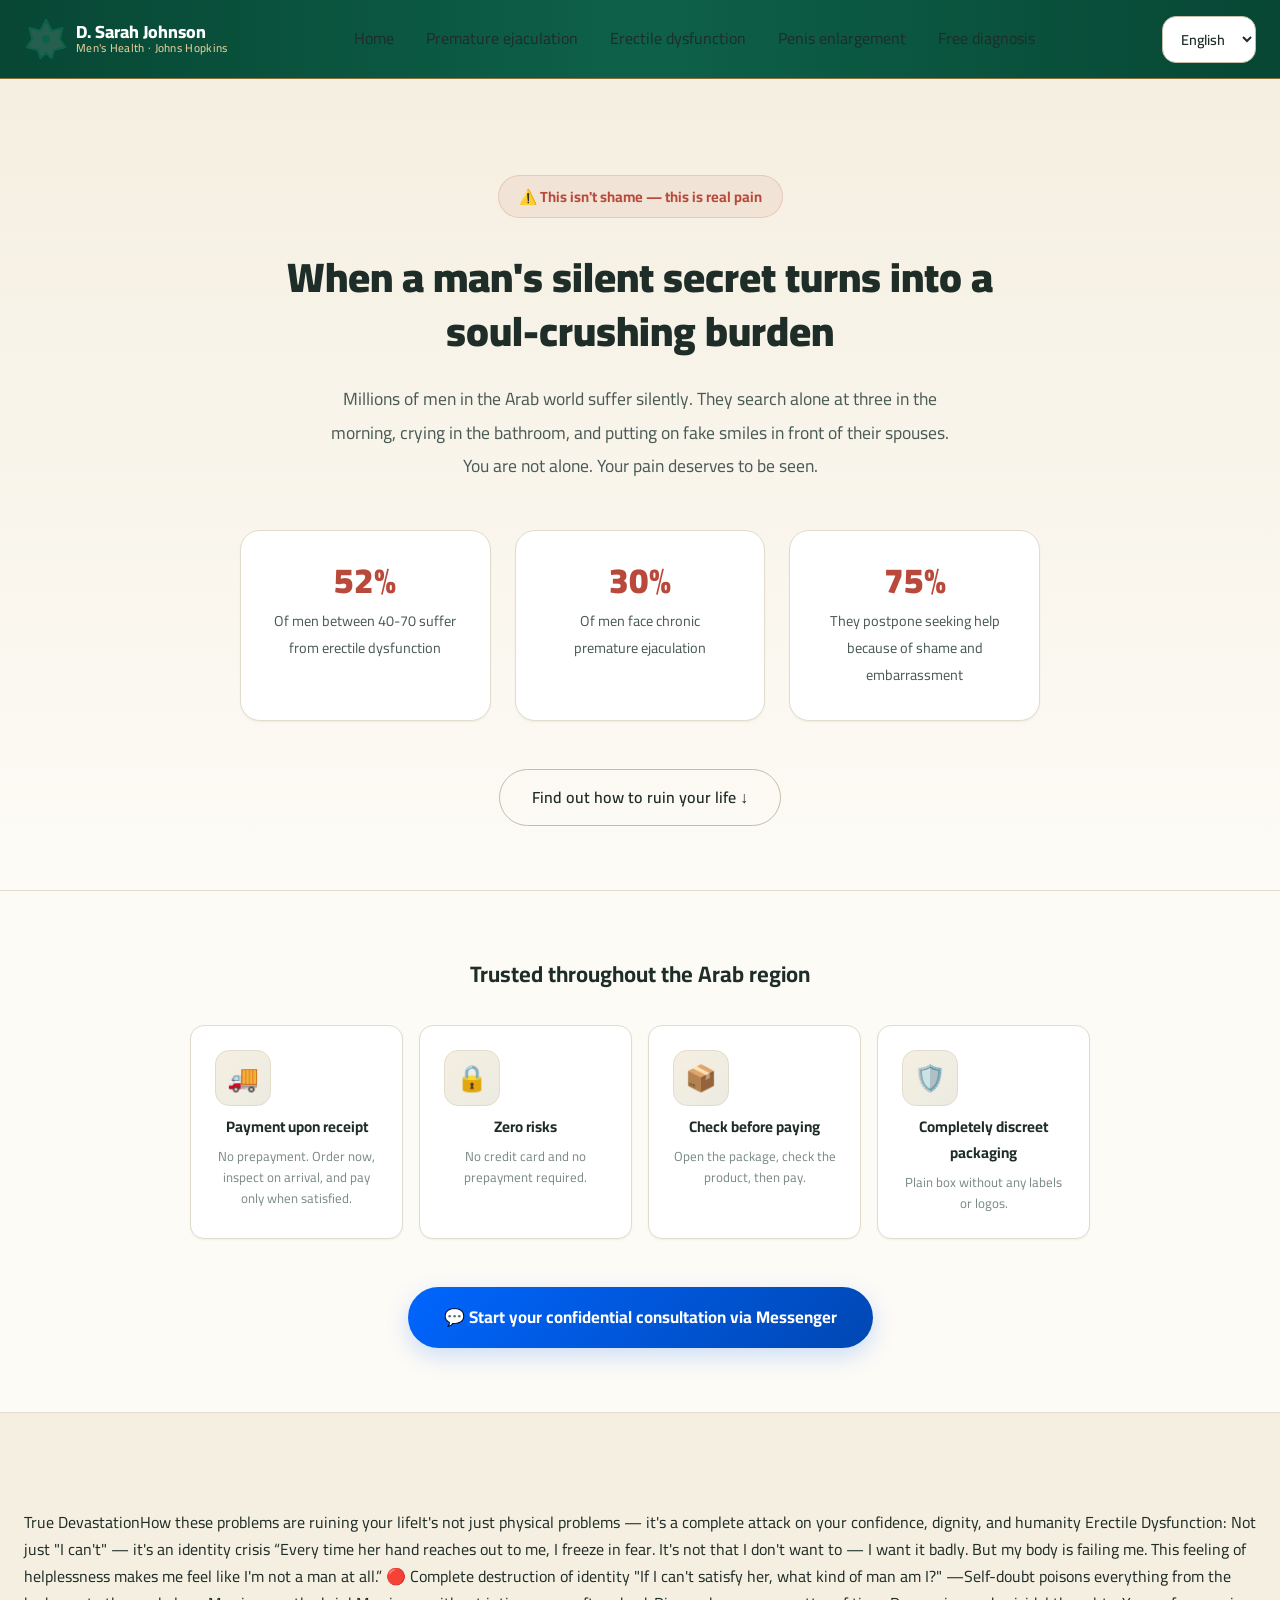
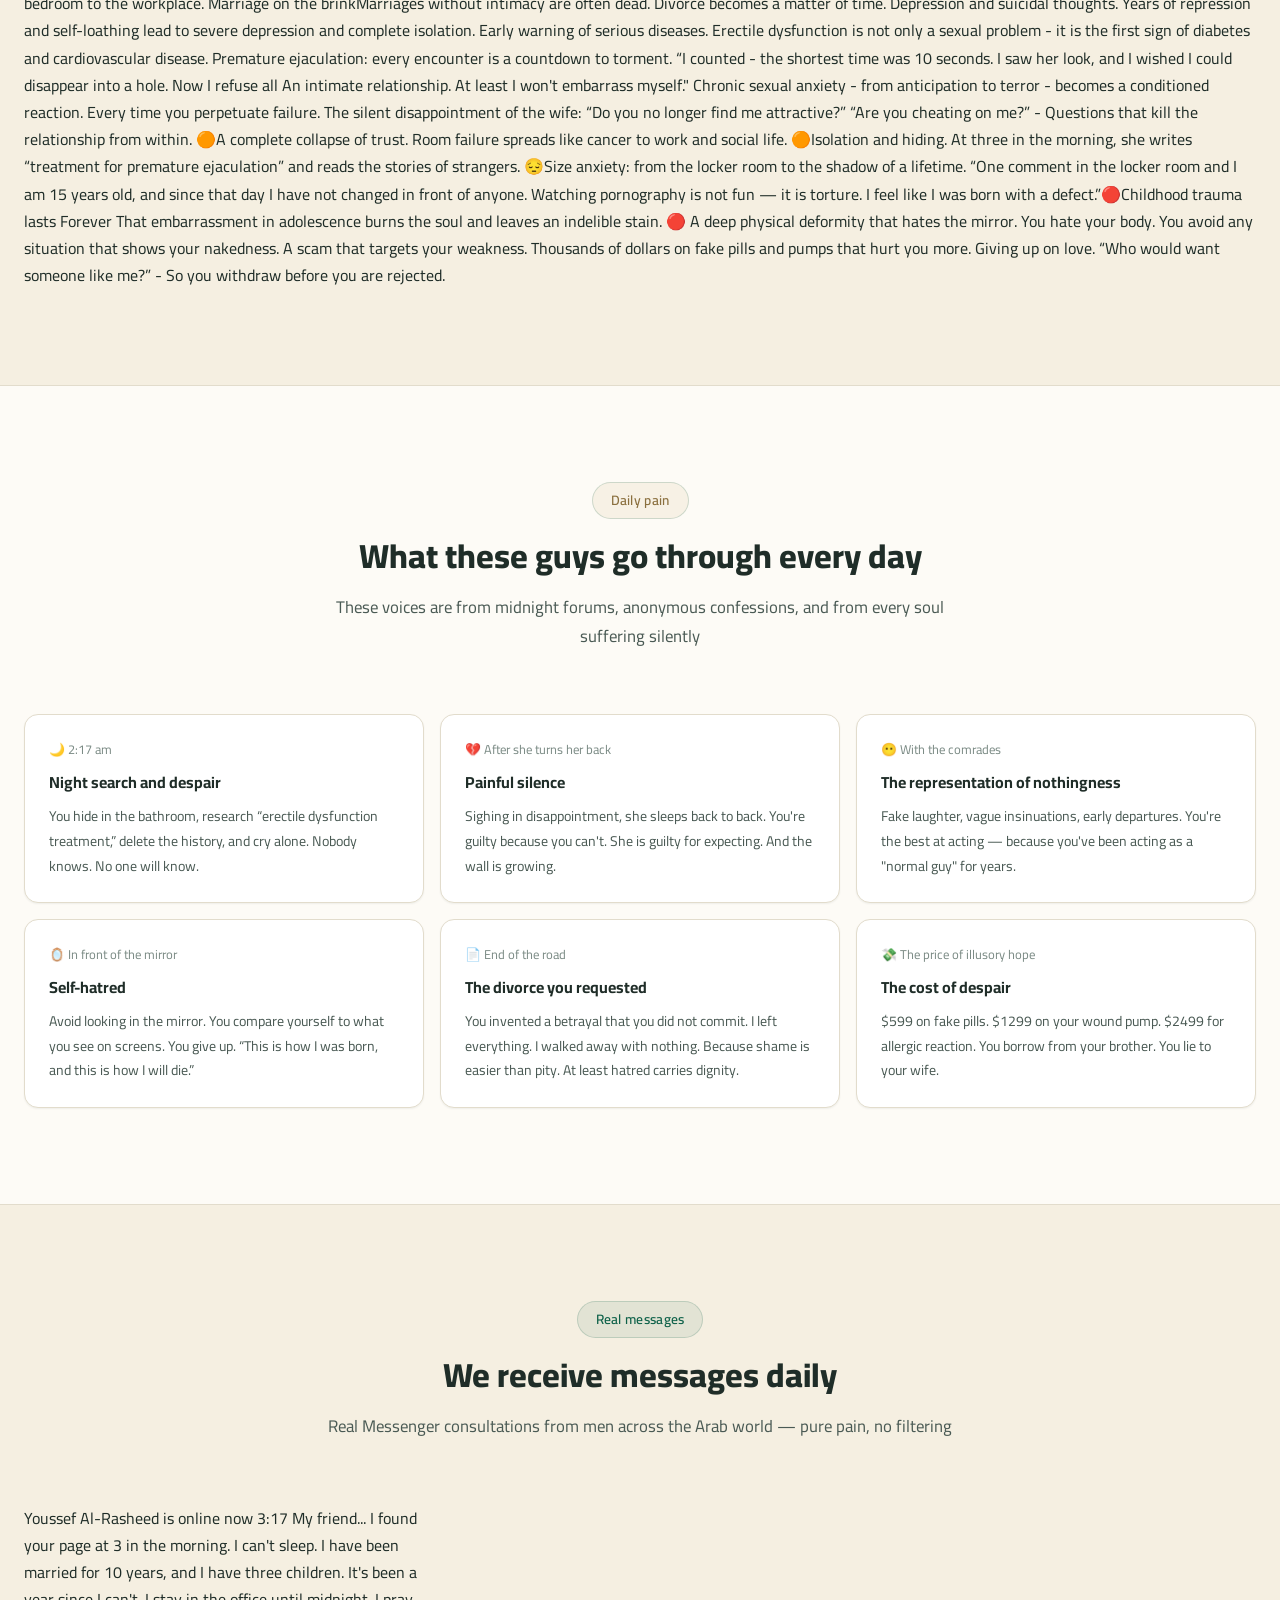
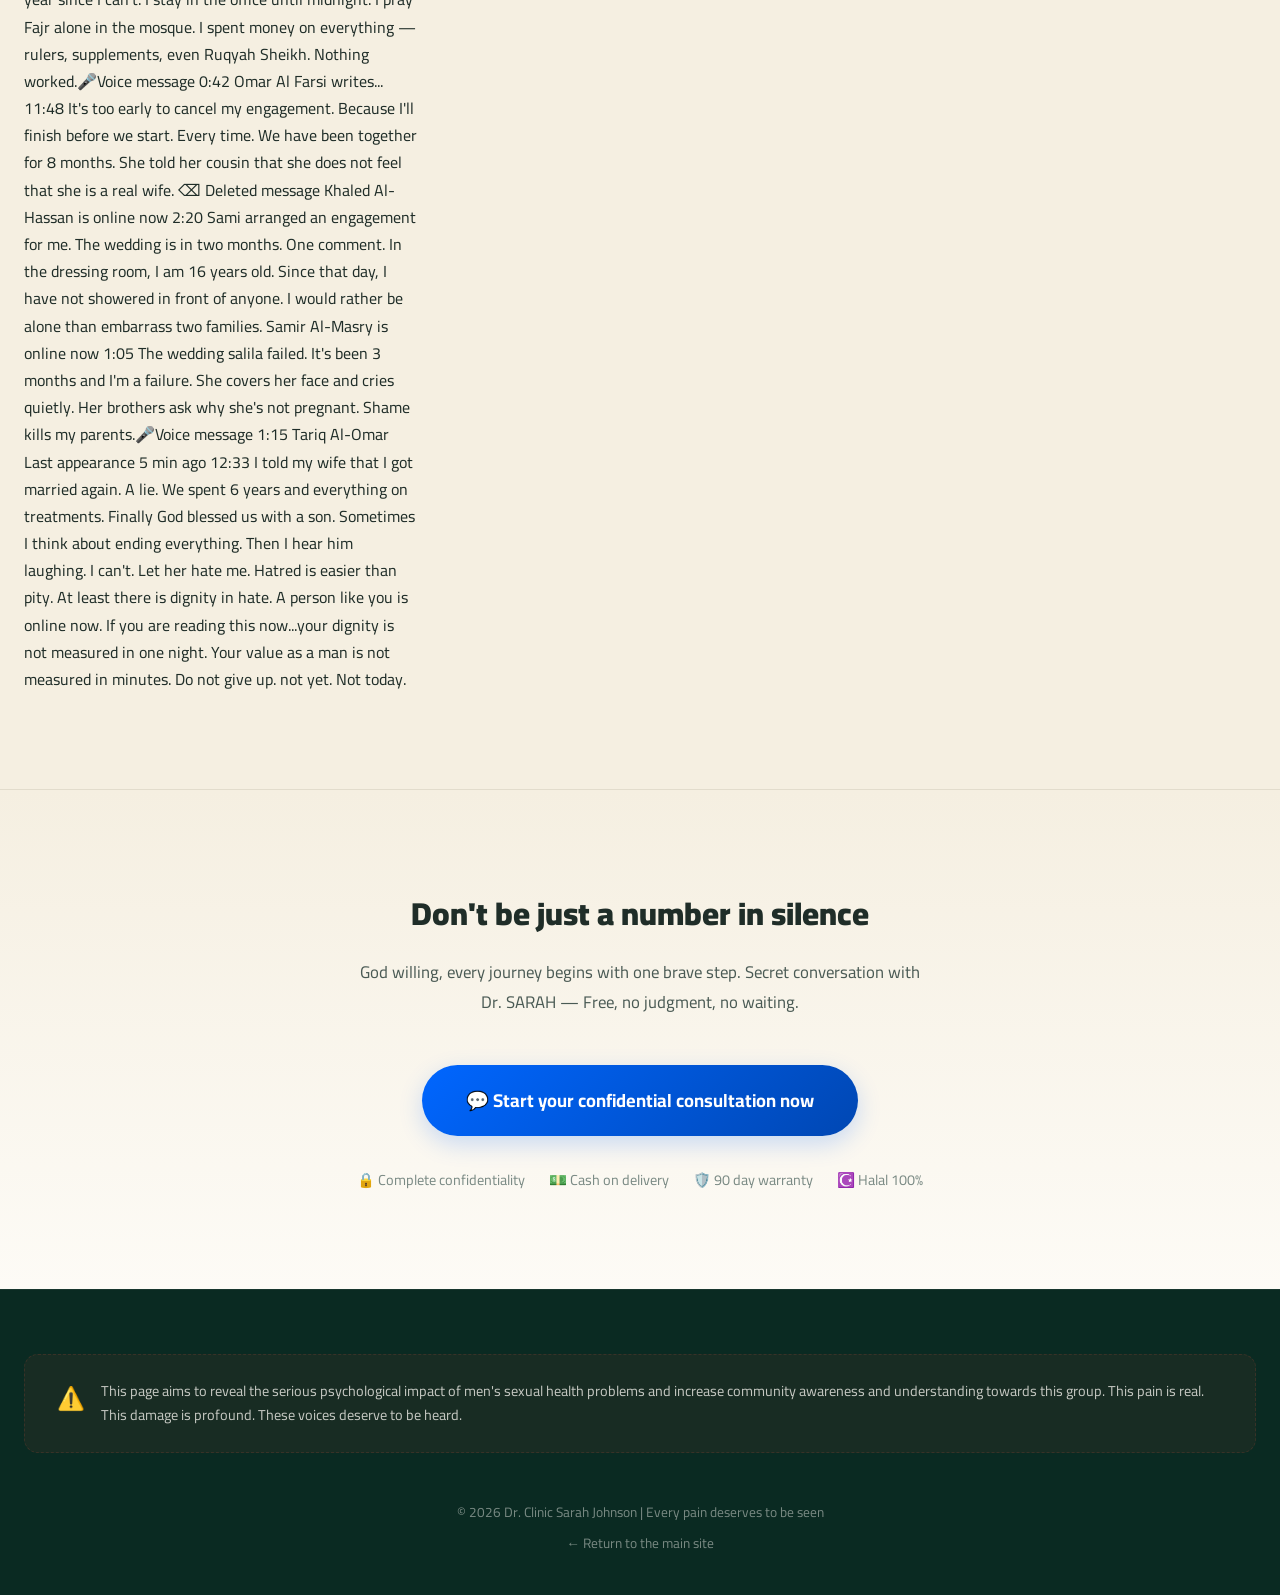
==== crisis/index.html @ 7080ceed "Complete sub-page translations and language sync - Inject data-i18n attributes into all 4 sub-page H" ====
<!DOCTYPE html>

<html dir="rtl" lang="ar">
<head>
<meta charset="utf-8"/>
<meta content="width=device-width, initial-scale=1.0" name="viewport"/>
<title>مخاطر صحة الرجل الجنسية — حقائق وأرقام تهمّك | د. سارة جونسون</title>
<script>
  (function() {
    try {
      const saved = localStorage.getItem('site-lang');
      if (saved) {
        document.documentElement.setAttribute('lang', saved);
        document.documentElement.setAttribute('dir', (saved === 'ar' || saved === 'ur') ? 'rtl' : 'ltr');
      }
    } catch(e) {}
  })();
</script>
<meta content="اكتشف المخاطر الحقيقية لتجاهل مشاكل صحة الرجل الجنسية. دراسات طبية، قصص حقيقية، ورسائل من رجال يعانون بصمت." name="description"/>
<link href="https://drsarah-clinic.com/crisis/" rel="canonical"/>
<link href="../styles.css" rel="stylesheet"/>
<link href="crisis.css" rel="stylesheet"/>
<link href="https://fonts.googleapis.com/css2?family=Amiri:wght@400;700&amp;family=Cairo:wght@300;400;500;600;700;800;900&amp;family=Noto+Sans+Arabic:wght@300;400;500;600;700;800;900&amp;display=swap" rel="stylesheet"/>
</head>
<body class="crisis-page">
<!-- Nav -->
<nav class="navbar crisis-nav">
<div class="container">
<div class="logo">
<span aria-hidden="true" class="logo-icon">
<svg fill="none" viewbox="0 0 64 64"><path d="M32 4 L40 20 L56 16 L52 32 L60 44 L44 48 L40 60 L32 52 L24 60 L20 48 L4 44 L12 32 L8 16 L24 20 Z" fill="rgba(255,255,255,0.12)" stroke="currentColor" stroke-linejoin="round" stroke-width="3"></path><circle cx="32" cy="32" fill="currentColor" r="6"></circle></svg>
</span>
<span class="logo-text"><span data-i18n="crisis_span_1">د. سارة جونسون</span><small data-i18n="crisis_small_2">صحة الرجل · جونز هوبكنز</small></span>
</div>
<ul class="nav-links">
<li data-i18n="crisis_li_txt_1"><a data-i18n="nav_home" href="../index.html">الرئيسية</a></li>
<li data-i18n="crisis_li_txt_2"><a data-i18n="nav_pe" href="../treatments/premature-ejaculation.html">سرعة القذف</a></li>
<li data-i18n="crisis_li_txt_3"><a data-i18n="nav_ed" href="../treatments/erectile-dysfunction.html">ضعف الانتصاب</a></li>
<li data-i18n="crisis_li_txt_4"><a data-i18n="nav_enlargement" href="../treatments/penis-enlargement.html">تكبير القضيب</a></li>
<li data-i18n="crisis_li_txt_5"><a data-i18n="nav_quiz" href="../quiz/">تشخيص مجاني</a></li>
</ul>
<div class="lang-switcher">
<select aria-label="Select Language" id="lang-select">
<option value="ar">العربية</option>
<option value="en">English</option>
<option value="tr">Türkçe</option>
<option value="ur">اردو</option>
</select>
</div>
<div aria-label="Toggle menu" class="hamburger" role="button" tabindex="0"><span></span><span></span><span></span></div>
</div>
</nav>
<!-- Hero -->
<section class="crisis-hero">
<div class="container">
<div class="crisis-warning" data-i18n="crisis_div_crisis_warning_3">⚠️ هذا ليس عاراً — هذا ألم حقيقي</div>
<h1 data-i18n="crisis_hero_title">عندما يتحول السرّ الصامت للرجل إلى <span class="crisis-highlight" data-i18n="crisis_span_crisis_highlight_4">عبءٍ يحطم الروح</span></h1>
<p class="crisis-subtitle" data-i18n="crisis_hero_subtitle">
      ملايين الرجال في العالم العربي يعانون بصمت. يبحثون وحدهم في الثالثة فجراً، يبكون في الحمامات، ويضعون ابتسامات زائفة أمام أزواجهم.
      <strong data-i18n="crisis_strong_5">أنت لست وحدك. ألمك يستحق أن يُرى.</strong>
</p>
<div class="crisis-stats">
<div class="crisis-stat">
<span class="crisis-stat-num" data-i18n="crisis_span_crisis-stat-num_1">52%</span>
<span class="crisis-stat-label" data-i18n="crisis_stat1_label">من الرجال بين 40–70 يعانون من ضعف الانتصاب</span>
</div>
<div class="crisis-stat">
<span class="crisis-stat-num" data-i18n="crisis_span_crisis-stat-num_2">30%</span>
<span class="crisis-stat-label" data-i18n="crisis_stat2_label">من الرجال يواجهون سرعة قذف مزمنة</span>
</div>
<div class="crisis-stat">
<span class="crisis-stat-num" data-i18n="crisis_span_crisis-stat-num_3">75%</span>
<span class="crisis-stat-label" data-i18n="crisis_stat3_label">يؤجلون طلب المساعدة بسبب العار والخجل</span>
</div>
</div>
<div class="crisis-hero-cta">
<a class="btn-crisis" data-i18n="crisis_a_btn-crisis_1" href="#damage">اكتشف كيف تُدمر حياتك ↓</a>
</div>
</div>
</section>
<!-- Trust / COD -->
<section class="crisis-trust">
<div class="container">
<h2 data-i18n="crisis_h2_6">موثوق في جميع أنحاء المنطقة العربية</h2>
<div class="cod-grid">
<div class="cod-item">
<div class="cod-icon">🚚</div>
<h4 data-i18n="crisis_h4_7">الدفع عند الاستلام</h4>
<p data-i18n="crisis_p_8">لا دفع مسبق. اطلب الآن، افحص عند الوصول، وادفع فقط عند الرضا.</p>
</div>
<div class="cod-item">
<div class="cod-icon">🔒</div>
<h4 data-i18n="crisis_h4_9">صفر مخاطر</h4>
<p data-i18n="crisis_p_10">لا بطاقة ائتمان ولا دفع مسبق مطلوب.</p>
</div>
<div class="cod-item">
<div class="cod-icon">📦</div>
<h4 data-i18n="crisis_h4_11">افحص قبل الدفع</h4>
<p data-i18n="crisis_p_12">افتح العبوة، تحقق من المنتج، ثم ادفع.</p>
</div>
<div class="cod-item">
<div class="cod-icon" data-i18n="crisis_div_cod-icon_1">🛡️</div>
<h4 data-i18n="crisis_h4_13">تغليف سري تماماً</h4>
<p data-i18n="crisis_p_14">صندوق عادي بدون أي ملصقات أو شعارات.</p>
</div>
</div>
<a class="btn-messenger" data-i18n="crisis_a_btn_messenger_15" href="https://m.me/DrSarahClinic?text=أريد%20استشارة%20سرية%20بخصوص%20مخاطر%20صحتي" rel="noopener" target="_blank">
      💬 ابدأ استشارتك السرية عبر ماسنجر
    </a>
</div>
</section>
<!-- The Damage -->
<section class="crisis-damage" id="damage">
<div class="container" data-i18n="crisis_div_container_1">
<div class="section-header">
<span class="section-tag" data-i18n="crisis_span_section_tag_16">الدمار الحقيقي</span>
<h2 data-i18n="crisis_h2_17">كيف تُدمر هذه المشاكل حياتك</h2>
<p class="section-subtitle" data-i18n="crisis_p_section_subtitle_18">ليست مجرد مشاكل جسدية — بل هجوم كامل على ثقتك وكرامتك وإنسانيتك</p>
</div>
<!-- ED -->
<div class="damage-block">
<div class="damage-header">
<span class="damage-icon">💔</span>
<h3 data-i18n="crisis_h3_19">ضعف الانتصاب: ليس مجرد "لا أستطيع" — بل أزمة هوية</h3>
</div>
<blockquote class="damage-quote" data-i18n="crisis_blockquote_damage_quote_20">
        "كل مرة تمتد يدها نحوي، أتجمد من الخوف. ليس أنني لا أريد — أريد بشدة. لكن جسدي يخذلني. هذا الشعور بالعجز يجعلني أشعر أنني لست رجلاً على الإطلاق."
      </blockquote>
<div class="damage-points">
<div class="severity critical">
<span class="sev-dot">🔴</span>
<div>
<strong data-i18n="crisis_strong_21">تدمير كامل للهوية</strong>
<p data-i18n="crisis_p_22">"إذا لم أستطع إشباعها، فما نوع الرجل الذي أنا عليه؟" — شكّك الذات يسمم كل شيء من غرفة النوم إلى مكان العمل.</p>
</div>
</div>
<div class="severity critical">
<span class="sev-dot">🔴</span>
<div>
<strong data-i18n="crisis_strong_23">زواج على حافة الهاوية</strong>
<p data-i18n="crisis_p_24">الزيجات بدون علاقة حميمة غالباً ما تكون زيجات ميتة. الطلاق يصبح مسألة وقت.</p>
</div>
</div>
<div class="severity serious">
<span class="sev-dot">🟠</span>
<div>
<strong data-i18n="crisis_strong_25">اكتئاب وأفكار انتحارية</strong>
<p data-i18n="crisis_p_26">سنوات من القمع والكراهية للذات تؤدي إلى اكتئاب شديد وعزلة تامة.</p>
</div>
</div>
<div class="severity serious">
<span class="sev-dot">🟠</span>
<div>
<strong data-i18n="crisis_strong_27">إنذار مبكر بأمراض خطيرة</strong>
<p data-i18n="crisis_p_28">ضعف الانتصاب ليس مشكلة جنسية فحسب — بل أول علامة على السكري وأمراض القلب والأوعية الدموية.</p>
</div>
</div>
</div>
</div>
<!-- PE -->
<div class="damage-block">
<div class="damage-header">
<span class="damage-icon">😰</span>
<h3 data-i18n="crisis_h3_29">سرعة القذف: كل لقاء هو عدّ تنازلي للعذاب</h3>
</div>
<blockquote class="damage-quote" data-i18n="crisis_blockquote_damage_quote_30">
        "عدّتُ — أقصر مرة كانت 10 ثوانٍ. رأيتُ نظرتها، ووددتُ لو اختفيتُ في ثقب. الآن أرفض كل علاقة حميمة. على الأقل لن أُحرج نفسي."
      </blockquote>
<div class="damage-points">
<div class="severity critical">
<span class="sev-dot">🔴</span>
<div>
<strong data-i18n="crisis_strong_31">قلق جنسي مزمن</strong>
<p data-i18n="crisis_p_32">من التوقع إلى الرعب — يصبح رد فعل مُConditioned. كل مرة تكرّس الفشل.</p>
</div>
</div>
<div class="severity critical">
<span class="sev-dot">🔴</span>
<div>
<strong data-i18n="crisis_strong_33">خيبة الزوجة الصامتة</strong>
<p data-i18n="crisis_p_34">"ألم تعُد تجدني جذابة؟" — "هل تخونني؟" — الأسئلة التي تقتل العلاقة من الداخل.</p>
</div>
</div>
<div class="severity serious">
<span class="sev-dot">🟠</span>
<div>
<strong data-i18n="crisis_strong_35">انهيار كامل للثقة</strong>
<p data-i18n="crisis_p_36">فشل الغرفة ينتشر مثل السرطان إلى العمل والحياة الاجتماعية.</p>
</div>
</div>
<div class="severity serious">
<span class="sev-dot">🟠</span>
<div>
<strong data-i18n="crisis_strong_37">عزلة واختباء</strong>
<p data-i18n="crisis_p_38">في الثالثة فجراً تكتب "علاج سرعة القذف" وتقرأ قصص الغرباء.</p>
</div>
</div>
</div>
</div>
<!-- Size -->
<div class="damage-block">
<div class="damage-header">
<span class="damage-icon">😔</span>
<h3 data-i18n="crisis_h3_39">قلق الحجم: من غرفة الملابس إلى ظلّ العمر كله</h3>
</div>
<blockquote class="damage-quote" data-i18n="crisis_blockquote_damage_quote_40">
        "تعليق واحد في غرفة الملابس وعمري 15 سنة، ومنذ ذلك اليوم لم أتغيّر أمام أحد. مشاهدة المواد الإباحية ليست متعة — بل عذاب. أشعر أنني مولود معيب."
      </blockquote>
<div class="damage-points">
<div class="severity critical">
<span class="sev-dot">🔴</span>
<div>
<strong data-i18n="crisis_strong_41">صدمة الطفولة تدوم للأبد</strong>
<p data-i18n="crisis_p_42">ذلك الإحراج في المراهقة يحرق الروح ويترك وصمة لا تمحى.</p>
</div>
</div>
<div class="severity critical">
<span class="sev-dot">🔴</span>
<div>
<strong data-i18n="crisis_strong_43"> تشوّه جسدي عميق</strong>
<p data-i18n="crisis_p_44">تكره المرآة. تكره جسدك. تتجنب أي موقف يُظهر عورتك.</p>
</div>
</div>
<div class="severity serious">
<span class="sev-dot">🟠</span>
<div>
<strong data-i18n="crisis_strong_45">نصب واحتيال يستهدف ضعفك</strong>
<p data-i18n="crisis_p_46">آلاف الدولارات على حبوب وهمية ومضخات تجرحك أكثر.</p>
</div>
</div>
<div class="severity serious">
<span class="sev-dot">🟠</span>
<div>
<strong data-i18n="crisis_strong_47">التخلي عن الحب</strong>
<p data-i18n="crisis_p_48">"من سيريد شخصاً مثلي؟" — فتنسحب قبل أن تُرفض.</p>
</div>
</div>
</div>
</div>
</div>
</section>
<!-- The Pain -->
<section class="crisis-pain" id="pain">
<div class="container">
<div class="section-header">
<span class="section-tag" data-i18n="crisis_span_section_tag_49">الألم اليومي</span>
<h2 data-i18n="crisis_h2_50">ما يمرّ به هؤلاء الرجال كل يوم</h2>
<p class="section-subtitle" data-i18n="crisis_p_section_subtitle_51">هذه الأصوات من منتديات منتصف الليل، واعترافات مجهولة، ومن كل روح تعاني بصمت</p>
</div>
<div class="vignettes-grid">
<div class="vignette">
<div class="vignette-meta" data-i18n="crisis_div_vignette_meta_52">🌙 2:17 صباحاً</div>
<h4 data-i18n="crisis_h4_53">البحث الليلي واليأس</h4>
<p data-i18n="crisis_p_54">تختبئ في الحمام، تبحث "علاج ضعف الانتصاب"، تمسح التاريخ، وتبكي وحدك. لا أحد يعرف. لا أحد سيعرف.</p>
</div>
<div class="vignette">
<div class="vignette-meta" data-i18n="crisis_div_vignette_meta_55">💔 بعدما تدير ظهرها</div>
<h4 data-i18n="crisis_h4_56">الصمت المؤلم</h4>
<p data-i18n="crisis_p_57">تتنهد بخيبة أمل، تنام ظهراً لظهر. أنت مذنب لأنك لا تستطيع. هي مذنبة لأنها تتوقع. والجدار ينمو.</p>
</div>
<div class="vignette">
<div class="vignette-meta" data-i18n="crisis_div_vignette_meta_58">😶 مع الرفاق</div>
<h4 data-i18n="crisis_h4_59">تمثيلية العدم</h4>
<p data-i18n="crisis_p_60">ضحك مزيف، تلميحات غامضة، مغادرة مبكرة. أنت الأفضل في التمثيل — لأنك تمثل "الرجل الطبيعي" منذ سنوات.</p>
</div>
<div class="vignette">
<div class="vignette-meta" data-i18n="crisis_div_vignette_meta_61">🪞 أمام المرآة</div>
<h4 data-i18n="crisis_h4_62">كراهية الذات</h4>
<p data-i18n="crisis_p_63">تتجنب النظر للمرآة. تقارن نفسك بما تراه على الشاشات. تستسلم. "هكذا ولدت، وهكذا سأموت."</p>
</div>
<div class="vignette">
<div class="vignette-meta" data-i18n="crisis_div_vignette_meta_64">📄 نهاية الطريق</div>
<h4 data-i18n="crisis_h4_65">الطلاق الذي طلبته أنت</h4>
<p data-i18n="crisis_p_66">اخترعت خيانة لم ترتكبها. تركت كل شيء. مشيت بلا شيء. لأن العار أهون من الشفقة. على الأقل الكراهية تحمل كرامة.</p>
</div>
<div class="vignette">
<div class="vignette-meta" data-i18n="crisis_div_vignette_meta_67">💸 ثمن الأمل الوهمي</div>
<h4 data-i18n="crisis_h4_68">تكلفة اليأس</h4>
<p data-i18n="crisis_p_69">599$ على حبوب وهمية. 1299$ على مضخة جرحتك. 2499$ على رد فعل تحسسي. تستلف من أخيك. تكذب على زوجتك.</p>
</div>
</div>
</div>
</section>
<!-- Messages -->
<section class="crisis-messages" id="messages">
<div class="container">
<div class="section-header">
<span class="section-tag" data-i18n="crisis_span_section_tag_70">رسائل حقيقية</span>
<h2 data-i18n="crisis_h2_71">رسائل نستقبلها يومياً</h2>
<p class="section-subtitle" data-i18n="crisis_p_section_subtitle_72">استشارات ماسنجر حقيقية من رجال عبر العالم العربي — ألم خالص، بدون ترشيح</p>
</div>
<div class="chats-grid" data-i18n="crisis_div_chats-grid_1">
<!-- Chat 1 -->
<div class="chat-mockup">
<div class="chat-header">
<img alt="" src="https://randomuser.me/api/portraits/men/31.jpg"/>
<div>
<strong data-i18n="crisis_strong_73">يوسف الرشيد</strong>
<span class="chat-status" data-i18n="crisis_span_chat_status_74">متصل الآن</span>
</div>
</div>
<div class="chat-body">
<div class="chat-bubble">
<small data-i18n="crisis_small_75">3:17 ص</small>
<p data-i18n="crisis_p_76">أخي... وجدت صفحتكم الساعة 3 الفجر. ما أقدر أنام.</p>
</div>
<div class="chat-bubble">
<p data-i18n="crisis_p_txt_1">متزوج من 10 سنوات، عندي ثلاثة أطفال. من سنة ما أقدر. أقعد في المكتب لحد منتصف الليل. أصلي الفجر وحدي في المسجد.</p>
</div>
<div class="chat-bubble">
<p data-i18n="crisis_p_txt_2">صرفت فلوس على كل شي — حكام، مكملات، حتى رقية شيخ. لا شيء نفع.</p>
</div>
<div class="chat-bubble voice" data-i18n="crisis_div_chat-bubble_voice_1">
<span>🎤</span> رسالة صوتية 0:42
          </div>
</div>
</div>
<!-- Chat 2 -->
<div class="chat-mockup">
<div class="chat-header">
<img alt="" src="https://randomuser.me/api/portraits/men/32.jpg"/>
<div>
<strong data-i18n="crisis_strong_78">عمر الفارسي</strong>
<span class="chat-status" data-i18n="crisis_span_chat_status_79">يكتب...</span>
</div>
</div>
<div class="chat-body">
<div class="chat-bubble">
<small data-i18n="crisis_small_80">11:48 م</small>
<p data-i18n="crisis_p_81">بكره ألغي خطوبتي.</p>
</div>
<div class="chat-bubble">
<p data-i18n="crisis_p_txt_3">لأني أنتهي قبل ما نبدأ. كل مرة. صار لنا 8 شهور.</p>
</div>
<div class="chat-bubble">
<p data-i18n="crisis_p_txt_4">قالت لبنت خالتها إنها ما تحسّ إنها زوجة حقيقية.</p>
</div>
<div class="chat-bubble deleted">
<p data-i18n="crisis_p_txt_5">⌫ رسالة محذوفة</p>
</div>
</div>
</div>
<!-- Chat 3 -->
<div class="chat-mockup">
<div class="chat-header">
<img alt="" src="https://randomuser.me/api/portraits/men/33.jpg"/>
<div>
<strong data-i18n="crisis_strong_82">خالد الحسن</strong>
<span class="chat-status" data-i18n="crisis_span_chat_status_83">متصل الآن</span>
</div>
</div>
<div class="chat-body">
<div class="chat-bubble">
<small data-i18n="crisis_small_84">2:20 ص</small>
<p data-i18n="crisis_p_85">أمي رتبت لي خطوبة. الزفاف بعد شهرين.</p>
</div>
<div class="chat-bubble">
<p data-i18n="crisis_p_txt_6">تعليق واحد في غرفة تبديل الملابس وعمري 16. من ذلك اليوم ما استحميت قدام أحد.</p>
</div>
<div class="chat-bubble">
<p data-i18n="crisis_p_txt_7">أفضل البقاء وحيداً على إحراج عائلتين.</p>
</div>
</div>
</div>
<!-- Chat 4 -->
<div class="chat-mockup">
<div class="chat-header">
<img alt="" src="https://randomuser.me/api/portraits/men/34.jpg"/>
<div>
<strong data-i18n="crisis_strong_86">سمير المصري</strong>
<span class="chat-status" data-i18n="crisis_span_chat_status_87">متصل الآن</span>
</div>
</div>
<div class="chat-body">
<div class="chat-bubble">
<small data-i18n="crisis_small_88">1:05 ص</small>
<p data-i18n="crisis_p_89">ليلة الدخلة فشلت. صار لنا 3 شهور وأنا فاشل.</p>
</div>
<div class="chat-bubble">
<p data-i18n="crisis_p_txt_8">تغطي وجهها وتبكي بصوت خافي.</p>
</div>
<div class="chat-bubble">
<p data-i18n="crisis_p_txt_9">إخوانها يسألون ليش ما حامل. العار بيقتل أبوي.</p>
</div>
<div class="chat-bubble voice" data-i18n="crisis_div_chat-bubble_voice_2">
<span>🎤</span> رسالة صوتية 1:15
          </div>
</div>
</div>
<!-- Chat 5 -->
<div class="chat-mockup">
<div class="chat-header">
<img alt="" src="https://randomuser.me/api/portraits/men/35.jpg"/>
<div>
<strong data-i18n="crisis_strong_91">طارق العمر</strong>
<span class="chat-status" data-i18n="crisis_span_chat_status_92">آخر ظهور قبل 5 د</span>
</div>
</div>
<div class="chat-body">
<div class="chat-bubble">
<small data-i18n="crisis_small_93">12:33 ص</small>
<p data-i18n="crisis_p_94">قلت لزوجتي إني تزوجت ثانية. كذبة.</p>
</div>
<div class="chat-bubble">
<p data-i18n="crisis_p_txt_10">صرفنا 6 سنوات وكل شيء على علاجات. أخيراً رزقنا الله بابن.</p>
</div>
<div class="chat-bubble">
<p data-i18n="crisis_p_txt_11">أحياناً أفكر بإنهاء كل شيء. وبعدين أسمعه يضحك. ما أقدر.</p>
</div>
<div class="chat-bubble">
<p data-i18n="crisis_p_txt_12">خليها تكرهني. الكراهية أهون من الشفقة. على الأقل الكراهية فيها كرامة.</p>
</div>
</div>
</div>
<!-- Chat 6 -->
<div class="chat-mockup">
<div class="chat-header">
<div class="chat-avatar-placeholder" data-i18n="crisis_div_chat_avatar_placehol_95">أنت</div>
<div>
<strong data-i18n="crisis_strong_96">شخص مثلك</strong>
<span class="chat-status" data-i18n="crisis_span_chat_status_97">متصل الآن</span>
</div>
</div>
<div class="chat-body">
<div class="chat-bubble highlight">
<p data-i18n="crisis_p_txt_13">إذا كنت تقرأ هذا الآن...</p>
</div>
<div class="chat-bubble highlight">
<p data-i18n="crisis_p_txt_14">كرامتك لا تُقاس بليلة واحدة. قيمتك كرجل لا تُحسب بالدقائق.</p>
</div>
<div class="chat-bubble highlight">
<p data-i18n="crisis_p_txt_15">لا تستسلم. ليس بعد. ليس اليوم.</p>
</div>
</div>
</div>
</div>
</div>
</section>
<!-- CTA -->
<section class="crisis-final-cta">
<div class="container">
<h2 data-i18n="crisis_h2_98">لا تكن مجرد رقمٍ في الصمت</h2>
<p data-i18n="crisis_p_99">بإذن الله، كل رحلة تبدأ بخطوة واحدة شجاعة. محادثة سرية مع د. سارة — مجاناً، بدون أحكام، بدون انتظار.</p>
<a class="btn-messenger btn-messenger-lg" data-i18n="crisis_a_btn_messenger_btn_me_100" href="https://m.me/DrSarahClinic?text=السلام%20عليكم%20أريد%20استشارة%20سرية" rel="noopener" target="_blank">
      💬 ابدأ استشارتك السرية الآن
    </a>
<div class="crisis-trust-pills">
<span data-i18n="crisis_span_101">🔒 سرية تامة</span>
<span data-i18n="crisis_span_102">💵 الدفع عند الاستلام</span>
<span data-i18n="crisis_span_103">🛡️ ضمان 90 يوم</span>
<span data-i18n="crisis_span_104">☪️ حلال 100%</span>
</div>
</div>
</section>
<!-- Footer -->
<footer class="crisis-footer">
<div class="container">
<div class="crisis-disclaimer">
<span data-i18n="crisis_span_txt_1">⚠️</span>
<p data-i18n="crisis_p_105">تهدف هذه الصفحة إلى كشف الأثر النفسي الخطير لمشاكل صحة الرجل الجنسية وزيادة الوعي المجتمعي والتفاهم تجاه هذه الفئة. هذا الألم حقيقي. هذا الضرر عميق. هذه الأصوات تستحق أن تُسمع.</p>
</div>
<div class="crisis-copyright">
<p data-i18n="crisis_p_106">© 2026 عيادة د. سارة جونسون | كل ألم يستحق أن يُرى</p>
<p data-i18n="crisis_p_txt_16"><a data-i18n="crisis_a_txt_1" href="../index.html">← العودة للموقع الرئيسي</a></p>
</div>
</div>
</footer>
<script src="../script.js"></script>
<script src="../js/lang.js"></script>
</body>
</html>
---- styles.css ----
/* ==========================================================
   عيادة د. سارة جونسون · صحة الرجل · جونز هوبكنز
   Theme: Islamic Green & Warm Gold · Full RTL · Cream Ivory
   ========================================================== */

:root {
  /* === Islamic Palette === */
  --primary:        #0e6149;   /* Madina Green */
  --primary-light:  #1a8a6a;
  --primary-dark:   #074734;
  --secondary:      #c9a96e;   /* Quran Gold */
  --secondary-light:#e6cd9a;
  --secondary-dark: #8a6f3e;

  --bg-primary:   #fdfbf6;     /* Ivory cream */
  --bg-secondary: #f5efe1;     /* Warm sand */
  --bg-tertiary:  #ecebe1;
  --bg-dark:      #0a2a22;     /* Deep emerald night */

  --text-primary:   #1f2d28;
  --text-secondary: #4a5a54;
  --text-muted:     #7a8a84;
  --text-light:     #b0bdb6;

  --border-light:  #e2dccc;
  --border-medium: #c5bda7;

  --accent-success: #1a8a6a;
  --accent-warning: #c9a96e;
  --accent-error:   #b94a3b;

  --shadow-sm: 0 1px 2px 0 rgba(10, 42, 34, 0.06);
  --shadow-md: 0 4px 10px -2px rgba(10, 42, 34, 0.10), 0 2px 4px -1px rgba(10, 42, 34, 0.05);
  --shadow-lg: 0 14px 30px -6px rgba(10, 42, 34, 0.14), 0 6px 8px -4px rgba(10, 42, 34, 0.06);
  --shadow-xl: 0 24px 50px -10px rgba(10, 42, 34, 0.20);

  --space-xs: 0.25rem;  --space-sm: 0.5rem;
  --space-md: 1rem;     --space-lg: 1.5rem;
  --space-xl: 2rem;     --space-2xl: 3rem;
  --space-3xl: 4rem;    --space-4xl: 6rem;

  --font-arabic: 'Cairo', 'Noto Sans Arabic', 'Tahoma', sans-serif;
  --font-sans:   'Cairo', 'Noto Sans Arabic', 'Inter', 'Tahoma', sans-serif;
  --font-quran:  'Amiri', 'Noto Sans Arabic', serif;

  --transition-fast: 150ms ease;
  --transition-base: 250ms ease;
  --transition-slow: 400ms ease;

  --radius-sm:   8px;
  --radius-md:   14px;
  --radius-lg:   20px;
  --radius-xl:   28px;
  --radius-full: 9999px;
}

/* ===== Reset & Base ===== */
*, *::before, *::after { box-sizing: border-box; margin: 0; padding: 0; }
html { scroll-behavior: smooth; font-size: 16px; }
body {
  font-family: var(--font-sans);
  color: var(--text-primary);
  background-color: var(--bg-primary);
  line-height: 1.7;
  -webkit-font-smoothing: antialiased;
  -moz-osx-font-smoothing: grayscale;
  overflow-x: hidden;
}
a { color: inherit; text-decoration: none; }
ul { list-style: none; }
img { max-width: 100%; height: auto; display: block; }
button { font-family: inherit; cursor: pointer; }

.container {
  width: 100%;
  max-width: 1280px;
  margin: 0 auto;
  padding: 0 var(--space-lg);
}

/* ===== Bismillah Strip ===== */
.bismillah-strip {
  display: flex;
  align-items: center;
  justify-content: center;
  gap: var(--space-md);
  padding: 8px 16px;
  background: linear-gradient(90deg, var(--primary-dark), var(--primary), var(--primary-dark));
  color: var(--secondary-light);
  font-size: 0.875rem;
  flex-wrap: wrap;
  position: relative;
  border-bottom: 1px solid var(--secondary-dark);
}
.bismillah-arabic {
  font-family: var(--font-quran);
  font-size: 1.05rem;
  letter-spacing: 0.5px;
  color: var(--secondary-light);
}
.bismillah-divider { color: var(--secondary); opacity: 0.7; }
.bismillah-tagline {
  color: rgba(253,251,246,0.85);
  font-weight: 500;
}

/* ===== Navigation ===== */
.navbar {
  position: sticky;
  top: 0;
  z-index: 1000;
  background: rgba(253, 251, 246, 0.92);
  backdrop-filter: blur(14px);
  -webkit-backdrop-filter: blur(14px);
  border-bottom: 1px solid var(--border-light);
  transition: var(--transition-base);
}
.navbar.scrolled { box-shadow: var(--shadow-md); }
.navbar .container {
  display: flex;
  align-items: center;
  justify-content: space-between;
  height: 78px;
  gap: var(--space-lg);
}

.logo {
  display: flex;
  align-items: center;
  gap: var(--space-sm);
  font-weight: 700;
}
.logo-icon {
  width: 44px; height: 44px;
  color: var(--primary);
  display: inline-flex;
  align-items: center;
  justify-content: center;
}
.logo-icon svg { width: 100%; height: 100%; }
.logo-text { display: flex; flex-direction: column; line-height: 1.15; }
.logo-text span { font-size: 1.1rem; color: var(--text-primary); font-weight: 800; }
.logo-text small {
  font-size: 0.72rem;
  color: var(--secondary-dark);
  font-weight: 500;
  letter-spacing: 0.3px;
}

.nav-links {
  display: flex;
  align-items: center;
  gap: var(--space-xl);
}
.nav-links a {
  font-size: 0.95rem;
  font-weight: 600;
  color: var(--text-secondary);
  position: relative;
  padding: 4px 0;
  transition: var(--transition-fast);
}
.nav-links a::after {
  content: "";
  position: absolute;
  bottom: -6px;
  right: 0;
  width: 0;
  height: 2px;
  background: linear-gradient(90deg, var(--secondary), var(--primary));
  transition: var(--transition-base);
}
.nav-links a:hover { color: var(--primary); }
.nav-links a:hover::after { width: 100%; }

.lang-switcher select {
  padding: 8px 14px;
  border: 1.5px solid var(--border-medium);
  border-radius: var(--radius-md);
  background: white;
  font-family: inherit;
  font-size: 0.9rem;
  color: var(--text-primary);
  font-weight: 600;
  cursor: pointer;
  transition: var(--transition-fast);
}
.lang-switcher select:hover {
  border-color: var(--primary);
  background: var(--bg-secondary);
}

.hamburger {
  display: none;
  flex-direction: column;
  gap: 5px;
  cursor: pointer;
  padding: 6px;
}
.hamburger span {
  width: 26px;
  height: 2.5px;
  background: var(--primary);
  transition: var(--transition-fast);
  border-radius: 2px;
}

/* ===== Buttons ===== */
.btn-primary, .btn-secondary, .btn-cod {
  display: inline-flex;
  align-items: center;
  justify-content: center;
  gap: var(--space-sm);
  padding: 14px 28px;
  border-radius: var(--radius-md);
  font-size: 1rem;
  font-weight: 700;
  border: none;
  cursor: pointer;
  transition: var(--transition-base);
  text-align: center;
}
.btn-primary {
  background: linear-gradient(135deg, var(--primary), var(--primary-dark));
  color: white;
  box-shadow: 0 6px 20px rgba(14, 97, 73, 0.32);
}
.btn-primary:hover {
  transform: translateY(-2px);
  box-shadow: 0 10px 30px rgba(14, 97, 73, 0.45);
  filter: brightness(1.05);
}
.btn-secondary {
  background: transparent;
  color: var(--primary);
  border: 1.5px solid var(--primary);
}
.btn-secondary:hover {
  background: var(--primary);
  color: white;
}
.btn-cod {
  background: linear-gradient(135deg, var(--secondary), var(--secondary-dark));
  color: white;
  box-shadow: 0 6px 20px rgba(201, 169, 110, 0.4);
  padding: 16px 32px;
}
.btn-cod:hover {
  transform: translateY(-2px);
  box-shadow: 0 12px 30px rgba(201, 169, 110, 0.5);
}
.btn-submit { width: 100%; padding: 14px; }

/* ===== Section Headers ===== */
.section-header {
  text-align: center;
  margin-bottom: var(--space-3xl);
  max-width: 760px;
  margin-inline: auto;
}
.section-tag {
  display: inline-block;
  padding: 6px 18px;
  border-radius: var(--radius-full);
  background: rgba(14, 97, 73, 0.08);
  color: var(--primary);
  font-size: 0.85rem;
  font-weight: 700;
  letter-spacing: 1px;
  border: 1px solid rgba(14, 97, 73, 0.18);
  margin-bottom: var(--space-md);
}
.section-header h2 {
  font-size: clamp(1.75rem, 3.5vw, 2.5rem);
  font-weight: 800;
  color: var(--text-primary);
  line-height: 1.3;
  margin-bottom: var(--space-md);
}
.section-subtitle {
  font-size: 1.05rem;
  color: var(--text-secondary);
  max-width: 640px;
  margin-inline: auto;
}

/* ===== Hero ===== */
.hero {
  position: relative;
  min-height: 100vh;
  padding: var(--space-3xl) 0 var(--space-4xl);
  display: flex;
  align-items: center;
  background: linear-gradient(135deg, var(--bg-primary) 0%, var(--bg-secondary) 100%);
  overflow: hidden;
}
.hero-bg { position: absolute; inset: 0; pointer-events: none; }

/* Islamic geometric pattern */
.islamic-pattern {
  position: absolute;
  inset: 0;
  opacity: 0.5;
  background-image:
    /* 8-pointed star tile via SVG */
    url("data:image/svg+xml;utf8,<svg xmlns='http://www.w3.org/2000/svg' width='120' height='120' viewBox='0 0 120 120'><g fill='none' stroke='%230e6149' stroke-width='1' opacity='0.18'><path d='M60 12 L72 36 L96 24 L84 48 L108 60 L84 72 L96 96 L72 84 L60 108 L48 84 L24 96 L36 72 L12 60 L36 48 L24 24 L48 36 Z'/><circle cx='60' cy='60' r='30'/><circle cx='60' cy='60' r='14'/></g></svg>");
  background-size: 120px 120px;
}

.floating-stars { position: absolute; inset: 0; overflow: hidden; }
.star {
  position: absolute;
  width: 90px;
  height: 90px;
  background: var(--secondary);
  opacity: 0.12;
  clip-path: polygon(
    50% 0%, 61% 19%, 80% 10%, 71% 29%,
    100% 35%, 81% 50%, 100% 65%, 71% 71%,
    80% 90%, 61% 81%, 50% 100%, 39% 81%,
    20% 90%, 29% 71%, 0% 65%, 19% 50%,
    0% 35%, 29% 29%, 20% 10%, 39% 19%
  );
  animation: floatSlow 14s ease-in-out infinite;
}
.star-1 { top: 12%; right: 8%; animation-delay: 0s; }
.star-2 { top: 60%; right: 70%; width: 60px; height: 60px; animation-delay: -3s; }
.star-3 { top: 75%; right: 12%; width: 110px; height: 110px; animation-delay: -7s; }
.star-4 { top: 30%; right: 50%; width: 50px; height: 50px; animation-delay: -10s; }

@keyframes floatSlow {
  0%, 100% { transform: translateY(0) rotate(0deg); }
  50%      { transform: translateY(-25px) rotate(15deg); }
}

.hero .container {
  position: relative;
  z-index: 2;
  display: grid;
  grid-template-columns: 1.05fr 0.95fr;
  gap: var(--space-3xl);
  align-items: center;
}

.hero-content {
  display: flex;
  flex-direction: column;
  gap: var(--space-lg);
}

.hero-badge {
  display: inline-flex;
  align-items: center;
  gap: var(--space-sm);
  padding: 8px 16px;
  background: rgba(14, 97, 73, 0.08);
  border: 1px solid rgba(14, 97, 73, 0.2);
  border-radius: var(--radius-full);
  font-size: 0.85rem;
  color: var(--primary-dark);
  font-weight: 700;
  width: fit-content;
}
.pulse-dot {
  width: 8px; height: 8px;
  background: var(--primary);
  border-radius: 50%;
  animation: pulse 2s infinite;
}
@keyframes pulse {
  0%, 100% { box-shadow: 0 0 0 0 rgba(14, 97, 73, 0.5); }
  50%      { box-shadow: 0 0 0 8px rgba(14, 97, 73, 0); }
}

.hero h1 {
  font-size: clamp(2.2rem, 5vw, 3.5rem);
  font-weight: 800;
  line-height: 1.25;
  color: var(--text-primary);
}
.highlight {
  background: linear-gradient(135deg, var(--primary), var(--secondary-dark));
  -webkit-background-clip: text;
  background-clip: text;
  -webkit-text-fill-color: transparent;
}

.hero-subtitle {
  font-size: 1.1rem;
  color: var(--text-secondary);
  line-height: 1.85;
  max-width: 540px;
}

.hero-stats {
  display: grid;
  grid-template-columns: repeat(3, 1fr);
  gap: var(--space-lg);
  padding: var(--space-lg) 0;
  border-top: 1px solid var(--border-light);
  border-bottom: 1px solid var(--border-light);
  margin-block: var(--space-md);
}
.stat-item { display: flex; flex-direction: column; gap: 4px; }
.stat-number {
  font-size: clamp(1.5rem, 2.5vw, 2rem);
  font-weight: 800;
  color: var(--primary);
}
.stat-label {
  font-size: 0.85rem;
  color: var(--text-muted);
  font-weight: 500;
}

.hero-cta {
  display: flex;
  gap: var(--space-md);
  flex-wrap: wrap;
}

.hero-trust {
  display: flex;
  gap: var(--space-sm);
  flex-wrap: wrap;
  margin-top: var(--space-sm);
}
.trust-pill {
  background: white;
  border: 1px solid var(--border-light);
  border-radius: var(--radius-full);
  padding: 6px 14px;
  font-size: 0.85rem;
  font-weight: 600;
  color: var(--text-secondary);
  box-shadow: var(--shadow-sm);
}

/* Hero image / Doctor frame */
.hero-image {
  position: relative;
  display: flex;
  justify-content: center;
  align-items: center;
  min-height: 500px;
}
.image-frame {
  position: relative;
  width: 100%;
  max-width: 460px;
  aspect-ratio: 4 / 5;
  border-radius: var(--radius-xl);
  overflow: hidden;
  box-shadow: var(--shadow-xl);
  background: linear-gradient(135deg, var(--primary-dark), var(--primary));
}
.frame-corner {
  position: absolute;
  width: 28px; height: 28px;
  border: 3px solid var(--secondary);
  z-index: 3;
}
.frame-corner.top-left     { top: 12px; right: 12px; border-bottom: none; border-left: none; }
.frame-corner.top-right    { top: 12px; left: 12px;  border-bottom: none; border-right: none; }
.frame-corner.bottom-left  { bottom: 12px; right: 12px; border-top: none; border-left: none; }
.frame-corner.bottom-right { bottom: 12px; left: 12px;  border-top: none; border-right: none; }

.doctor-avatar {
  position: absolute;
  inset: 0;
  border-radius: var(--radius-xl);
  overflow: hidden;
  z-index: 1;
}
.doctor-photo {
  width: 100%;
  height: 100%;
  object-fit: cover;
  filter: brightness(1.02) saturate(1.08);
}
.tech-ring {
  position: absolute;
  inset: -28px;
  border: 2px dashed rgba(201, 169, 110, 0.45);
  border-radius: 50%;
  animation: spin 30s linear infinite;
  z-index: 2;
  pointer-events: none;
}
@keyframes spin { to { transform: rotate(360deg); } }

.hopkins-badge {
  position: absolute;
  bottom: 16px;
  right: 16px;
  z-index: 4;
  display: flex;
  align-items: center;
  gap: 10px;
  background: rgba(253, 251, 246, 0.96);
  border: 1px solid var(--secondary);
  padding: 8px 14px;
  border-radius: var(--radius-md);
  box-shadow: var(--shadow-md);
}
.hopkins-shield {
  width: 30px; height: 30px;
  display: flex;
  align-items: center;
  justify-content: center;
  background: var(--primary);
  color: white;
  border-radius: 50%;
  font-size: 1.15rem;
  font-weight: 700;
}
.hopkins-badge strong {
  display: block;
  font-size: 0.85rem;
  color: var(--primary-dark);
  font-weight: 800;
}
.hopkins-badge small {
  display: block;
  font-size: 0.72rem;
  color: var(--text-muted);
}

/* ===== Featured Image ===== */
.featured-image-section {
  padding: var(--space-3xl) 0;
  background: var(--bg-primary);
}
.featured-image-wrapper {
  position: relative;
  border-radius: var(--radius-xl);
  overflow: hidden;
  box-shadow: var(--shadow-xl);
  max-height: 540px;
}
.featured-image {
  width: 100%;
  height: 540px;
  object-fit: cover;
}
.featured-caption {
  position: absolute;
  bottom: 30px;
  right: 30px;
  background: rgba(10, 42, 34, 0.85);
  color: white;
  padding: var(--space-lg) var(--space-xl);
  border-radius: var(--radius-md);
  border-right: 4px solid var(--secondary);
  max-width: 480px;
  backdrop-filter: blur(6px);
}
.featured-label {
  display: inline-block;
  font-size: 0.75rem;
  letter-spacing: 2px;
  font-weight: 700;
  color: var(--secondary-light);
  margin-bottom: 6px;
}
.featured-caption p {
  font-size: 1.05rem;
  font-weight: 500;
  line-height: 1.5;
  font-family: var(--font-quran);
}

/* ===== COD Section ===== */
.cod-section {
  padding: var(--space-4xl) 0;
  background: linear-gradient(180deg, var(--bg-secondary), var(--bg-primary));
  position: relative;
}
.cod-section::before {
  content: "";
  position: absolute;
  inset: 0;
  background-image:
    url("data:image/svg+xml;utf8,<svg xmlns='http://www.w3.org/2000/svg' width='80' height='80' viewBox='0 0 80 80'><g fill='none' stroke='%23c9a96e' stroke-width='0.6' opacity='0.18'><path d='M40 8 L48 24 L64 16 L56 32 L72 40 L56 48 L64 64 L48 56 L40 72 L32 56 L16 64 L24 48 L8 40 L24 32 L16 16 L32 24 Z'/></g></svg>");
  background-size: 80px 80px;
  opacity: 0.7;
  pointer-events: none;
}
.cod-section > .container { position: relative; z-index: 1; }

.cod-wrapper {
  display: grid;
  grid-template-columns: 1.2fr 0.8fr;
  gap: var(--space-2xl);
  align-items: stretch;
}
.cod-features {
  display: grid;
  grid-template-columns: repeat(2, 1fr);
  gap: var(--space-lg);
}
.cod-card {
  background: white;
  border: 1px solid var(--border-light);
  border-radius: var(--radius-lg);
  padding: var(--space-xl);
  transition: var(--transition-base);
  position: relative;
}
.cod-card:hover {
  transform: translateY(-4px);
  border-color: var(--secondary);
  box-shadow: var(--shadow-lg);
}
.cod-icon {
  width: 56px; height: 56px;
  background: linear-gradient(135deg, var(--bg-secondary), var(--bg-tertiary));
  border-radius: var(--radius-md);
  display: flex;
  align-items: center;
  justify-content: center;
  font-size: 1.6rem;
  margin-bottom: var(--space-md);
  border: 1px solid var(--border-light);
}
.cod-card h3 {
  font-size: 1.15rem;
  font-weight: 700;
  color: var(--text-primary);
  margin-bottom: var(--space-sm);
}
.cod-card p {
  font-size: 0.95rem;
  color: var(--text-secondary);
  line-height: 1.7;
}

.cod-cta {
  background: linear-gradient(135deg, var(--primary-dark), var(--primary));
  color: white;
  padding: var(--space-2xl);
  border-radius: var(--radius-lg);
  display: flex;
  flex-direction: column;
  justify-content: center;
  position: relative;
  overflow: hidden;
}
.cod-cta::before {
  content: "";
  position: absolute;
  inset: 0;
  background-image:
    url("data:image/svg+xml;utf8,<svg xmlns='http://www.w3.org/2000/svg' width='100' height='100' viewBox='0 0 100 100'><g fill='none' stroke='%23c9a96e' stroke-width='0.7' opacity='0.3'><path d='M50 6 L62 30 L86 26 L74 50 L86 74 L62 70 L50 94 L38 70 L14 74 L26 50 L14 26 L38 30 Z'/></g></svg>");
  background-position: center;
  background-repeat: no-repeat;
  background-size: 320px;
  opacity: 0.4;
}
.cod-cta > * { position: relative; z-index: 1; }
.cod-badge {
  display: inline-block;
  padding: 6px 14px;
  background: var(--secondary);
  color: var(--primary-dark);
  border-radius: var(--radius-full);
  font-size: 0.85rem;
  font-weight: 800;
  width: fit-content;
  margin-bottom: var(--space-md);
}
.cod-cta h3 {
  font-size: 1.65rem;
  font-weight: 800;
  margin-bottom: var(--space-md);
}
.cod-cta p {
  color: rgba(253, 251, 246, 0.92);
  font-size: 1rem;
  line-height: 1.85;
  margin-bottom: var(--space-lg);
}

/* ===== About ===== */
.about {
  padding: var(--space-4xl) 0;
  background: white;
}
.about-grid {
  display: grid;
  grid-template-columns: repeat(3, 1fr);
  gap: var(--space-xl);
  margin-bottom: var(--space-3xl);
}
.about-card {
  background: var(--bg-primary);
  border: 1px solid var(--border-light);
  border-radius: var(--radius-lg);
  padding: var(--space-xl);
  transition: var(--transition-base);
  position: relative;
  overflow: hidden;
}
.about-card::before {
  content: "";
  position: absolute;
  top: 0; right: 0;
  width: 4px;
  height: 100%;
  background: linear-gradient(180deg, var(--secondary), var(--primary));
  opacity: 0;
  transition: var(--transition-base);
}
.about-card:hover {
  transform: translateY(-6px);
  box-shadow: var(--shadow-lg);
  border-color: var(--secondary);
}
.about-card:hover::before { opacity: 1; }

.card-icon {
  width: 56px; height: 56px;
  border-radius: var(--radius-md);
  background: linear-gradient(135deg, var(--primary), var(--primary-dark));
  color: white;
  display: flex;
  align-items: center;
  justify-content: center;
  margin-bottom: var(--space-md);
}
.card-icon svg { width: 28px; height: 28px; }
.about-card h3 {
  font-size: 1.25rem;
  font-weight: 700;
  margin-bottom: var(--space-sm);
}
.about-card p {
  color: var(--text-secondary);
  line-height: 1.85;
}

/* Credentials */
.credentials {
  background: linear-gradient(135deg, var(--bg-secondary) 0%, var(--bg-tertiary) 100%);
  border: 1px solid var(--border-light);
  border-radius: var(--radius-lg);
  padding: var(--space-2xl);
  position: relative;
  overflow: hidden;
}
.credentials::before {
  content: "";
  position: absolute;
  top: -40px; left: -40px;
  width: 200px; height: 200px;
  background: radial-gradient(circle, rgba(201, 169, 110, 0.18), transparent 70%);
  pointer-events: none;
}
.credentials h3 {
  font-size: 1.4rem;
  font-weight: 800;
  margin-bottom: var(--space-lg);
  color: var(--primary-dark);
  text-align: center;
}
.credential-list {
  display: grid;
  grid-template-columns: repeat(2, 1fr);
  gap: var(--space-md);
}
.credential-item {
  display: flex;
  align-items: flex-start;
  gap: var(--space-sm);
  padding: var(--space-md);
  background: white;
  border-radius: var(--radius-md);
  border: 1px solid var(--border-light);
  transition: var(--transition-fast);
}
.credential-item:hover {
  border-color: var(--secondary);
  transform: translateX(-4px);
}
.credential-dot {
  flex-shrink: 0;
  width: 10px; height: 10px;
  background: var(--secondary);
  border-radius: 50%;
  margin-top: 8px;
  box-shadow: 0 0 0 3px rgba(201, 169, 110, 0.25);
}
.credential-item span:not(.credential-dot) {
  font-size: 0.95rem;
  color: var(--text-secondary);
  line-height: 1.6;
}
.credential-highlight {
  background: linear-gradient(135deg, rgba(14, 97, 73, 0.06), rgba(201, 169, 110, 0.10));
  border-color: var(--secondary);
}
.credential-highlight strong {
  color: var(--primary-dark);
  font-weight: 800;
}

/* ===== Team ===== */
.team-section {
  padding: var(--space-4xl) 0;
  background: var(--bg-primary);
}
.team-grid {
  display: grid;
  grid-template-columns: repeat(4, 1fr);
  gap: var(--space-lg);
}
.team-card {
  background: white;
  border-radius: var(--radius-lg);
  overflow: hidden;
  border: 1px solid var(--border-light);
  transition: var(--transition-base);
}
.team-card:hover {
  transform: translateY(-6px);
  box-shadow: var(--shadow-lg);
  border-color: var(--secondary);
}
.team-image {
  aspect-ratio: 4 / 3;
  overflow: hidden;
  position: relative;
}
.team-image img {
  width: 100%; height: 100%;
  object-fit: cover;
  transition: var(--transition-slow);
}
.team-card:hover .team-image img { transform: scale(1.06); }
.team-info {
  padding: var(--space-md);
}
.team-info h4 {
  font-size: 1.05rem;
  font-weight: 700;
  margin-bottom: 4px;
  color: var(--text-primary);
}
.team-info p {
  font-size: 0.85rem;
  color: var(--text-muted);
  line-height: 1.5;
}

/* ===== Services ===== */
.services {
  padding: var(--space-4xl) 0;
  background: linear-gradient(180deg, var(--bg-primary) 0%, var(--bg-secondary) 100%);
}
.services-grid {
  display: grid;
  grid-template-columns: repeat(3, 1fr);
  gap: var(--space-xl);
}
.service-card {
  background: white;
  border-radius: var(--radius-lg);
  padding: var(--space-xl);
  border: 1px solid var(--border-light);
  position: relative;
  transition: var(--transition-base);
  overflow: hidden;
}
.service-card::after {
  content: "";
  position: absolute;
  bottom: 0; right: 0;
  width: 80px; height: 80px;
  background-image:
    url("data:image/svg+xml;utf8,<svg xmlns='http://www.w3.org/2000/svg' viewBox='0 0 80 80' fill='none' stroke='%230e6149' stroke-width='1' opacity='0.07'><path d='M40 8 L48 24 L64 16 L56 32 L72 40 L56 48 L64 64 L48 56 L40 72 L32 56 L16 64 L24 48 L8 40 L24 32 L16 16 L32 24 Z'/></svg>");
  background-size: contain;
  pointer-events: none;
}
.service-card:hover {
  transform: translateY(-6px);
  box-shadow: var(--shadow-lg);
  border-color: var(--primary);
}
.service-number {
  font-size: 2.5rem;
  font-weight: 800;
  background: linear-gradient(135deg, var(--secondary), var(--primary));
  -webkit-background-clip: text;
  background-clip: text;
  -webkit-text-fill-color: transparent;
  line-height: 1;
  margin-bottom: var(--space-md);
  font-family: var(--font-arabic);
}
.service-card h3 {
  font-size: 1.25rem;
  font-weight: 700;
  margin-bottom: var(--space-sm);
  color: var(--text-primary);
}
.service-card > p {
  color: var(--text-secondary);
  font-size: 0.95rem;
  margin-bottom: var(--space-md);
  line-height: 1.8;
}
.service-features {
  border-top: 1px dashed var(--border-light);
  padding-top: var(--space-md);
  display: flex;
  flex-direction: column;
  gap: 8px;
}
.service-features li {
  position: relative;
  padding-right: 22px;
  font-size: 0.92rem;
  color: var(--text-secondary);
}
.service-features li::before {
  content: "✦";
  position: absolute;
  right: 0;
  color: var(--secondary);
  font-weight: 700;
}

/* ===== Gallery ===== */
.gallery-section {
  padding: var(--space-4xl) 0;
  background: white;
}
.gallery-grid {
  display: grid;
  grid-template-columns: repeat(4, 1fr);
  grid-template-rows: 240px 240px;
  gap: var(--space-md);
}
.gallery-item {
  position: relative;
  border-radius: var(--radius-lg);
  overflow: hidden;
  cursor: pointer;
}
.gallery-item.large { grid-column: span 2; grid-row: span 2; }
.gallery-item.wide { grid-column: span 2; }
.gallery-item img {
  width: 100%; height: 100%;
  object-fit: cover;
  transition: var(--transition-slow);
}
.gallery-item:hover img { transform: scale(1.07); }
.gallery-overlay {
  position: absolute;
  inset: 0;
  background: linear-gradient(180deg, transparent 50%, rgba(10, 42, 34, 0.85));
  display: flex;
  align-items: flex-end;
  padding: var(--space-lg);
  opacity: 0;
  transition: var(--transition-base);
}
.gallery-item:hover .gallery-overlay { opacity: 1; }
.gallery-overlay span {
  color: white;
  font-weight: 700;
  font-size: 1.05rem;
}

/* ===== Testimonials ===== */
.testimonials {
  padding: var(--space-4xl) 0;
  background: linear-gradient(180deg, var(--bg-secondary) 0%, var(--bg-primary) 100%);
  overflow: hidden;
}
.testimonials-marquee {
  overflow: hidden;
  margin: var(--space-md) 0;
  padding: var(--space-md) 0;
  position: relative;
  -webkit-mask-image: linear-gradient(90deg, transparent 0%, black 7%, black 93%, transparent 100%);
          mask-image: linear-gradient(90deg, transparent 0%, black 7%, black 93%, transparent 100%);
}
.marquee-track {
  display: flex;
  gap: var(--space-lg);
  width: max-content;
  animation: marquee 60s linear infinite;
}
.testimonials-marquee:hover .marquee-track { animation-play-state: paused; }
.track-1 { animation-duration: 65s; animation-direction: normal; }
.track-2 { animation-duration: 70s; animation-direction: reverse; }
.track-3 { animation-duration: 60s; animation-direction: normal; }

@keyframes marquee {
  from { transform: translateX(0); }
  to   { transform: translateX(50%); }
}

.testimonial-card {
  flex: 0 0 360px;
  background: white;
  border: 1px solid var(--border-light);
  border-radius: var(--radius-lg);
  padding: var(--space-lg);
  box-shadow: var(--shadow-sm);
  transition: var(--transition-base);
  display: flex;
  flex-direction: column;
  gap: var(--space-md);
}
.testimonial-card:hover {
  border-color: var(--secondary);
  box-shadow: var(--shadow-md);
}
.testimonial-header {
  display: flex;
  align-items: center;
  gap: var(--space-sm);
}
.avatar-img {
  width: 48px; height: 48px;
  border-radius: 50%;
  object-fit: cover;
  border: 2px solid var(--secondary-light);
}
.testimonial-header .info {
  flex: 1;
  display: flex;
  flex-direction: column;
  gap: 2px;
}
.testimonial-header .info h4 {
  font-size: 0.98rem;
  font-weight: 700;
  color: var(--text-primary);
}
.testimonial-header .info span {
  font-size: 0.8rem;
  color: var(--text-muted);
}
.rating {
  color: var(--secondary);
  font-size: 0.95rem;
  letter-spacing: 1px;
}
.testimonial-text {
  font-size: 0.95rem;
  color: var(--text-secondary);
  line-height: 1.85;
  font-style: italic;
  position: relative;
  padding-right: var(--space-md);
}
.testimonial-text::before {
  content: "❝";
  position: absolute;
  right: -4px;
  top: -10px;
  color: var(--secondary);
  font-size: 1.6rem;
  line-height: 1;
}
.testimonial-footer {
  display: flex;
  justify-content: space-between;
  align-items: center;
  font-size: 0.78rem;
  border-top: 1px dashed var(--border-light);
  padding-top: var(--space-sm);
}
.verified { color: var(--primary); font-weight: 700; }
.date { color: var(--text-muted); }

/* ===== Trust ===== */
.trust-section {
  padding: var(--space-3xl) 0;
  background: var(--bg-dark);
  position: relative;
  overflow: hidden;
}
.trust-section::before {
  content: "";
  position: absolute;
  inset: 0;
  background-image:
    url("data:image/svg+xml;utf8,<svg xmlns='http://www.w3.org/2000/svg' width='120' height='120' viewBox='0 0 120 120'><g fill='none' stroke='%23c9a96e' stroke-width='0.6' opacity='0.15'><path d='M60 10 L72 32 L96 24 L84 48 L106 60 L84 72 L96 96 L72 88 L60 110 L48 88 L24 96 L36 72 L14 60 L36 48 L24 24 L48 32 Z'/><circle cx='60' cy='60' r='28'/></g></svg>");
  background-size: 120px 120px;
  opacity: 0.55;
  pointer-events: none;
}
.trust-grid {
  display: grid;
  grid-template-columns: repeat(6, 1fr);
  gap: var(--space-lg);
  position: relative;
  z-index: 1;
}
.trust-item {
  text-align: center;
  color: white;
  padding: var(--space-md);
}
.trust-icon {
  font-size: 2rem;
  margin-bottom: var(--space-sm);
}
.trust-item h4 {
  font-size: 1rem;
  font-weight: 700;
  color: var(--secondary-light);
  margin-bottom: 6px;
}
.trust-item p {
  font-size: 0.85rem;
  color: rgba(253, 251, 246, 0.75);
  line-height: 1.55;
}

/* ===== Contact ===== */
.contact {
  padding: var(--space-4xl) 0;
  background: var(--bg-primary);
}
.contact-wrapper {
  display: grid;
  grid-template-columns: 1fr 1fr;
  gap: var(--space-3xl);
  align-items: stretch;
}
.contact-info .section-header { text-align: right; margin-inline: 0; max-width: none; margin-bottom: var(--space-xl); }
.contact-desc { color: var(--text-secondary); font-size: 1rem; line-height: 1.85; margin-bottom: var(--space-xl); }
.contact-details {
  display: flex;
  flex-direction: column;
  gap: var(--space-lg);
}
.contact-item {
  display: flex;
  align-items: flex-start;
  gap: var(--space-md);
}
.contact-icon {
  width: 48px; height: 48px;
  border-radius: var(--radius-md);
  background: linear-gradient(135deg, var(--primary), var(--primary-dark));
  color: white;
  display: flex;
  align-items: center;
  justify-content: center;
  flex-shrink: 0;
}
.contact-icon svg { width: 22px; height: 22px; }
.contact-item h4 {
  font-size: 1rem;
  font-weight: 700;
  margin-bottom: 4px;
  color: var(--text-primary);
}
.contact-item p {
  font-size: 0.95rem;
  color: var(--text-secondary);
  line-height: 1.7;
}
.contact-item small { display: block; color: var(--text-muted); font-size: 0.82rem; margin-top: 3px; }

.contact-form-wrap {
  background: linear-gradient(135deg, var(--bg-secondary), var(--bg-tertiary));
  border: 1px solid var(--border-light);
  border-radius: var(--radius-lg);
  padding: var(--space-2xl);
  position: relative;
  overflow: hidden;
}
.contact-form-wrap::before {
  content: "";
  position: absolute;
  top: -60px; right: -60px;
  width: 240px; height: 240px;
  background: radial-gradient(circle, rgba(14, 97, 73, 0.10), transparent 70%);
}
.contact-form { position: relative; z-index: 1; display: flex; flex-direction: column; gap: var(--space-md); }
.contact-form h3 {
  font-size: 1.5rem;
  font-weight: 800;
  color: var(--primary-dark);
}
.form-note {
  color: var(--text-muted);
  font-size: 0.9rem;
  margin-bottom: var(--space-sm);
}
.contact-form input,
.contact-form select,
.contact-form textarea {
  width: 100%;
  padding: 14px 16px;
  border: 1.5px solid var(--border-light);
  border-radius: var(--radius-md);
  font-family: inherit;
  font-size: 1rem;
  background: white;
  color: var(--text-primary);
  transition: var(--transition-fast);
}
.contact-form input:focus,
.contact-form select:focus,
.contact-form textarea:focus {
  outline: none;
  border-color: var(--primary);
  box-shadow: 0 0 0 3px rgba(14, 97, 73, 0.12);
}
.contact-form textarea { resize: vertical; min-height: 100px; }
.form-disclaimer {
  display: block;
  text-align: center;
  font-size: 0.82rem;
  color: var(--text-muted);
  margin-top: 6px;
}

/* ===== Footer ===== */
.footer {
  background: linear-gradient(180deg, var(--bg-dark) 0%, #051a14 100%);
  color: rgba(253, 251, 246, 0.85);
  padding: var(--space-4xl) 0 var(--space-lg);
  position: relative;
  overflow: hidden;
}
.footer::before {
  content: "";
  position: absolute;
  inset: 0;
  background-image:
    url("data:image/svg+xml;utf8,<svg xmlns='http://www.w3.org/2000/svg' width='160' height='160' viewBox='0 0 160 160'><g fill='none' stroke='%23c9a96e' stroke-width='0.5' opacity='0.10'><path d='M80 16 L94 42 L122 36 L108 60 L132 80 L108 100 L122 124 L94 118 L80 144 L66 118 L38 124 L52 100 L28 80 L52 60 L38 36 L66 42 Z'/><circle cx='80' cy='80' r='34'/></g></svg>");
  background-size: 160px 160px;
  opacity: 0.6;
  pointer-events: none;
}
.footer > .container { position: relative; z-index: 1; }
.footer-grid {
  display: grid;
  grid-template-columns: 1.5fr 1fr 1fr 1.2fr;
  gap: var(--space-xl);
  margin-bottom: var(--space-2xl);
}
.footer-brand .logo .logo-icon { color: var(--secondary); }
.footer-brand .logo span { color: white; font-size: 1.2rem; font-weight: 800; }
.footer-brand p {
  margin-top: var(--space-md);
  color: rgba(253, 251, 246, 0.7);
  line-height: 1.85;
  font-size: 0.95rem;
}
.social-links {
  display: flex;
  gap: var(--space-sm);
  margin-top: var(--space-md);
}
.social-link {
  width: 40px; height: 40px;
  border-radius: 50%;
  background: rgba(255, 255, 255, 0.06);
  border: 1px solid rgba(201, 169, 110, 0.3);
  display: flex;
  align-items: center;
  justify-content: center;
  color: var(--secondary-light);
  transition: var(--transition-fast);
}
.social-link svg { width: 18px; height: 18px; }
.social-link:hover {
  background: var(--secondary);
  color: var(--primary-dark);
  border-color: var(--secondary);
  transform: translateY(-3px);
}

.footer-links h4,
.footer-contact h4 {
  font-size: 1rem;
  font-weight: 700;
  color: var(--secondary-light);
  margin-bottom: var(--space-md);
}
.footer-links ul { display: flex; flex-direction: column; gap: 8px; }
.footer-links a {
  color: rgba(253, 251, 246, 0.7);
  font-size: 0.93rem;
  transition: var(--transition-fast);
}
.footer-links a:hover { color: var(--secondary); padding-right: 6px; }
.footer-contact p {
  font-size: 0.92rem;
  color: rgba(253, 251, 246, 0.7);
  line-height: 1.75;
  margin-bottom: var(--space-sm);
}
.footer-bottom {
  border-top: 1px solid rgba(201, 169, 110, 0.2);
  padding-top: var(--space-lg);
  text-align: center;
  font-size: 0.85rem;
  color: rgba(253, 251, 246, 0.55);
}
.footer-bottom a { color: var(--secondary-light); }
.footer-bottom a:hover { color: var(--secondary); }
.disclaimer {
  margin-top: var(--space-sm);
  font-size: 0.8rem;
  color: rgba(253, 251, 246, 0.45);
  line-height: 1.6;
}

/* ===== Reveal Animations ===== */
.reveal {
  opacity: 0;
  transform: translateY(30px);
  transition: opacity 0.7s ease, transform 0.7s ease;
}
.reveal.visible {
  opacity: 1;
  transform: translateY(0);
}

/* ===== RTL Direction Tweaks ===== */
[dir="rtl"] .frame-corner.top-left     { right: 12px; left: auto; }
[dir="rtl"] .frame-corner.top-right    { left: 12px;  right: auto; }
[dir="rtl"] .frame-corner.bottom-left  { right: 12px; left: auto; }
[dir="rtl"] .frame-corner.bottom-right { left: 12px;  right: auto; }
[dir="rtl"] .nav-links a::after { right: 0; left: auto; }
[dir="rtl"] .featured-caption {
  right: 30px; left: auto;
  border-right: 4px solid var(--secondary);
  border-left: none;
}
[dir="rtl"] .credentials::before { left: -40px; right: auto; }
[dir="rtl"] .credential-item:hover { transform: translateX(4px); }

/* LTR overrides when language is English/Turkish/French */
[dir="ltr"] body { font-family: 'Inter', 'Cairo', sans-serif; }
[dir="ltr"] .featured-caption {
  left: 30px; right: auto;
  border-left: 4px solid var(--secondary);
  border-right: none;
}
[dir="ltr"] .nav-links a::after { left: 0; right: auto; }
[dir="ltr"] .service-features li { padding-right: 0; padding-left: 22px; }
[dir="ltr"] .service-features li::before { right: auto; left: 0; }
[dir="ltr"] .testimonial-text { padding-right: 0; padding-left: var(--space-md); }
[dir="ltr"] .testimonial-text::before { right: auto; left: -4px; }
[dir="ltr"] .credentials::before { left: -40px; right: auto; }
[dir="ltr"] .footer-links a:hover { padding-right: 0; padding-left: 6px; }
[dir="ltr"] .credential-item:hover { transform: translateX(-4px); }
[dir="ltr"] .hopkins-badge { right: auto; left: 16px; }

/* ===== Responsive ===== */
@media (max-width: 1024px) {
  .hero .container { grid-template-columns: 1fr; gap: var(--space-2xl); }
  .hero-image { min-height: auto; }
  .image-frame { max-width: 360px; margin-inline: auto; }
  .cod-wrapper,
  .contact-wrapper { grid-template-columns: 1fr; }
  .about-grid,
  .services-grid { grid-template-columns: repeat(2, 1fr); }
  .credential-list { grid-template-columns: 1fr; }
  .team-grid { grid-template-columns: repeat(3, 1fr); }
  .gallery-grid { grid-template-columns: repeat(2, 1fr); grid-template-rows: 220px 220px 220px; }
  .gallery-item.large,
  .gallery-item.wide { grid-column: span 2; }
  .footer-grid { grid-template-columns: 1fr 1fr; }
  .trust-grid { grid-template-columns: repeat(3, 1fr); }
}

@media (max-width: 768px) {
  .nav-links { display: none; }
  .nav-links.active {
    display: flex;
    flex-direction: column;
    position: absolute;
    top: 78px;
    left: 0;
    right: 0;
    background: white;
    padding: var(--space-lg);
    border-bottom: 1px solid var(--border-light);
    gap: var(--space-md);
    box-shadow: var(--shadow-md);
  }
  .hamburger { display: flex; }

  .hero { padding: var(--space-xl) 0 var(--space-3xl); }
  .hero-stats { grid-template-columns: 1fr; gap: var(--space-md); }
  .hero-cta { flex-direction: column; }
  .hero-cta .btn-primary,
  .hero-cta .btn-secondary { width: 100%; }
  .about-grid,
  .services-grid,
  .cod-features,
  .team-grid { grid-template-columns: 1fr; }
  .gallery-grid {
    grid-template-columns: 1fr;
    grid-template-rows: repeat(4, 220px);
  }
  .gallery-item.large,
  .gallery-item.wide { grid-column: span 1; grid-row: span 1; }
  .footer-grid { grid-template-columns: 1fr; gap: var(--space-lg); }
  .trust-grid { grid-template-columns: repeat(2, 1fr); }
  .testimonial-card { flex: 0 0 280px; }
  .featured-image { height: 360px; }
  .featured-caption { right: 16px; left: 16px; bottom: 16px; padding: var(--space-md); max-width: none; }
  .bismillah-strip { font-size: 0.78rem; padding: 6px 12px; }
  .bismillah-arabic { font-size: 0.95rem; }
  .bismillah-tagline { display: none; }
}

/* ==========================================================
   NEW SECTIONS — Pain Points, Solution, Letter, Timeline,
   Trust Badges, Pricing, Guarantee, FAQ, Final CTA, Sticky WA
   ========================================================== */

/* ----- Section Header (shared) ----- */
.section-header { text-align: center; max-width: 760px; margin: 0 auto var(--space-3xl); }
.section-tag {
  display: inline-block;
  padding: 6px 18px;
  border-radius: var(--radius-full);
  background: rgba(14,97,73,0.08);
  color: var(--primary);
  font-size: 0.85rem;
  font-weight: 600;
  margin-bottom: var(--space-md);
  letter-spacing: 0.3px;
}
.section-header h2 {
  font-size: 2.1rem;
  font-weight: 800;
  line-height: 1.25;
  color: var(--text-primary);
  margin-bottom: var(--space-md);
}
.section-subtitle {
  font-size: 1.05rem;
  color: var(--text-secondary);
  line-height: 1.7;
}

/* ----- Pain Points ----- */
.pain-points-section { padding: var(--space-4xl) 0; background: var(--bg-primary); }
.pain-grid {
  display: grid;
  grid-template-columns: repeat(3, 1fr);
  gap: var(--space-xl);
}
.pain-card {
  background: #fff;
  border: 1px solid var(--border-light);
  border-radius: var(--radius-lg);
  padding: var(--space-2xl);
  text-align: center;
  transition: transform var(--transition-base), box-shadow var(--transition-base);
}
.pain-card:hover { transform: translateY(-6px); box-shadow: var(--shadow-lg); }
.pain-emoji { font-size: 2.8rem; margin-bottom: var(--space-md); line-height: 1; }
.pain-card h3 { font-size: 1.35rem; font-weight: 700; margin-bottom: var(--space-sm); color: var(--text-primary); }
.pain-card p { font-size: 0.97rem; color: var(--text-secondary); line-height: 1.7; margin-bottom: var(--space-lg); }
.pain-link {
  display: inline-flex;
  align-items: center;
  gap: 6px;
  color: var(--primary);
  font-weight: 600;
  font-size: 0.95rem;
  border-bottom: 2px solid transparent;
  transition: border-color var(--transition-fast);
}
.pain-link:hover { border-color: var(--primary); }
.pain-quote {
  margin-top: var(--space-3xl);
  text-align: center;
  padding: var(--space-2xl);
  background: linear-gradient(135deg, rgba(14,97,73,0.04), rgba(201,169,110,0.06));
  border-radius: var(--radius-lg);
  border-right: 4px solid var(--primary);
}
.pain-quote p {
  font-family: var(--font-quran);
  font-size: 1.25rem;
  color: var(--text-primary);
  line-height: 1.8;
  font-style: italic;
}
.pain-quote span { display: block; margin-top: var(--space-sm); color: var(--primary); font-weight: 600; font-size: 0.9rem; }

/* ----- Solution Intro ----- */
.solution-intro { padding: var(--space-4xl) 0; background: var(--bg-secondary); }
.solution-pillars {
  display: grid;
  grid-template-columns: repeat(4, 1fr);
  gap: var(--space-lg);
}
.pillar-card {
  background: #fff;
  border-radius: var(--radius-lg);
  padding: var(--space-2xl) var(--space-xl);
  border: 1px solid var(--border-light);
  position: relative;
  transition: transform var(--transition-base), box-shadow var(--transition-base);
}
.pillar-card:hover { transform: translateY(-4px); box-shadow: var(--shadow-md); }
.pillar-num {
  position: absolute;
  top: -18px;
  right: var(--space-xl);
  width: 40px; height: 40px;
  background: var(--primary);
  color: #fff;
  border-radius: 50%;
  display: flex; align-items: center; justify-content: center;
  font-weight: 800; font-size: 1.1rem;
  box-shadow: var(--shadow-sm);
}
.pillar-card h3 { font-size: 1.15rem; font-weight: 700; margin: var(--space-md) 0 var(--space-sm); color: var(--text-primary); }
.pillar-card p { font-size: 0.93rem; color: var(--text-secondary); line-height: 1.7; }
.solution-cta-row {
  display: flex; justify-content: center; gap: var(--space-md);
  margin-top: var(--space-3xl); flex-wrap: wrap;
}

/* ----- Letter Section ----- */
.letter-section { padding: var(--space-4xl) 0; background: var(--bg-primary); }
.letter-wrapper {
  display: grid;
  grid-template-columns: 320px 1fr;
  gap: var(--space-3xl);
  align-items: start;
}
.letter-photo { position: relative; }
.letter-photo img {
  width: 100%; height: 400px; object-fit: cover;
  border-radius: var(--radius-lg);
  box-shadow: var(--shadow-lg);
}
.letter-credentials {
  margin-top: var(--space-lg);
  background: #fff;
  border-radius: var(--radius-md);
  padding: var(--space-lg);
  border: 1px solid var(--border-light);
  box-shadow: var(--shadow-sm);
}
.cred-line {
  display: flex; align-items: center; gap: 10px;
  padding: 8px 0;
  font-size: 0.9rem;
  color: var(--text-secondary);
  border-bottom: 1px solid var(--border-light);
}
.cred-line:last-child { border-bottom: none; }
.cred-line span { font-size: 1.1rem; }
.letter-content { padding-top: var(--space-sm); }
.letter-content h2 { font-size: 1.7rem; font-weight: 700; margin-bottom: var(--space-lg); line-height: 1.3; }
.letter-content p {
  font-size: 1.05rem; color: var(--text-secondary); line-height: 1.9;
  margin-bottom: var(--space-md);
}
.letter-content p strong { color: var(--text-primary); }
.letter-signoff {
  margin-top: var(--space-xl);
  font-family: var(--font-quran);
  font-size: 1.2rem !important;
  color: var(--primary) !important;
  font-weight: 700;
}
.letter-signoff small { font-family: var(--font-sans); font-size: 0.9rem; color: var(--text-muted); font-weight: 400; }

/* ----- Timeline Section ----- */
.timeline-section { padding: var(--space-3xl) 0; background: var(--bg-secondary); }
.timeline-grid {
  display: grid;
  grid-template-columns: repeat(4, 1fr);
  gap: var(--space-lg);
}
.timeline-num {
  font-size: 2.4rem; font-weight: 900;
  color: var(--primary);
  opacity: 0.18;
  line-height: 1;
  margin-bottom: var(--space-sm);
}
.timeline-note {
  margin-top: var(--space-3xl);
  padding: var(--space-lg) var(--space-xl);
  background: rgba(14,97,73,0.04);
  border-radius: var(--radius-md);
  border-right: 3px solid var(--primary);
  font-size: 0.95rem; color: var(--text-secondary); line-height: 1.7;
}

/* ----- Timeline Track (Arabic Styled) ----- */
.timeline-phases { display: flex; flex-direction: column; gap: var(--space-xl); }
.timeline-track {
  display: flex; align-items: flex-start; justify-content: center;
  gap: 0; position: relative;
  max-width: 720px; margin: 0 auto;
}
.timeline-step {
  display: flex; flex-direction: column; align-items: center;
  text-align: center; flex: 1; min-width: 80px;
  position: relative; z-index: 1;
}
.step-ring {
  width: 48px; height: 48px;
  border-radius: 50%;
  background: #fff;
  border: 2px solid var(--border-medium);
  display: flex; align-items: center; justify-content: center;
  margin-bottom: 8px;
  transition: all var(--transition-base);
}
.timeline-step.done .step-ring {
  background: linear-gradient(135deg, var(--primary), var(--primary-light));
  border-color: var(--primary);
}
.step-num {
  font-family: var(--font-arabic);
  font-size: 1.1rem; font-weight: 800;
  color: var(--text-muted);
}
.timeline-step.done .step-num { color: #fff; }
.step-label {
  font-size: 0.88rem; font-weight: 700;
  color: var(--text-primary); margin-bottom: 2px;
}
.step-range {
  font-size: 0.75rem; color: var(--text-muted);
}
.timeline-connector {
  flex: 1; min-width: 20px; max-width: 80px;
  height: 2px; background: var(--border-medium);
  margin-top: 24px;
  position: relative;
}
.timeline-connector::after {
  content: ''; position: absolute; left: 0; top: -3px;
  width: 8px; height: 8px; border-radius: 50%;
  background: var(--border-medium);
}
.timeline-cards-row {
  display: grid; grid-template-columns: repeat(4, 1fr);
  gap: var(--space-md); max-width: 1000px; margin: 0 auto;
}
.timeline-card {
  background: #fff;
  border-radius: var(--radius-lg);
  padding: var(--space-md) var(--space-lg);
  border: 1px solid var(--border-light);
  position: relative;
  overflow: hidden;
  transition: transform var(--transition-base), box-shadow var(--transition-base);
}
.timeline-card:hover {
  transform: translateY(-3px);
  box-shadow: var(--shadow-md);
}
.timeline-card::before {
  content: '';
  position: absolute; top: 0; right: 0; left: 0; height: 3px;
  background: linear-gradient(90deg, var(--primary), var(--secondary));
}
.timeline-card-head {
  display: flex; align-items: center; gap: var(--space-sm);
  margin-bottom: var(--space-sm);
}
.timeline-icon { font-size: 1.4rem; }
.timeline-day {
  font-size: 0.8rem; font-weight: 600;
  color: var(--primary);
  letter-spacing: 0.5px;
}
.timeline-card h3 {
  font-size: 1.05rem; font-weight: 700;
  margin-bottom: var(--space-sm);
  color: var(--text-primary);
}
.timeline-card ul { padding: 0; margin: 0; }
.timeline-card li {
  font-size: 0.88rem; color: var(--text-secondary);
  padding: 3px 0; padding-right: 16px;
  position: relative; line-height: 1.55;
}
.timeline-card li::before {
  content: '✦'; position: absolute; right: 0;
  color: var(--secondary); font-weight: 700; font-size: 0.7rem;
}

/* ----- Trust Badges ----- */
.trust-badges-section { padding: var(--space-4xl) 0; background: var(--bg-primary); }
.badges-grid {
  display: grid;
  grid-template-columns: repeat(3, 1fr);
  gap: var(--space-xl);
}
.badge-card {
  background: #fff;
  border-radius: var(--radius-lg);
  padding: var(--space-2xl);
  text-align: center;
  border: 1px solid var(--border-light);
  transition: transform var(--transition-base), box-shadow var(--transition-base);
}
.badge-card:hover { transform: translateY(-4px); box-shadow: var(--shadow-md); }
.badge-logo {
  width: 64px; height: 64px;
  margin: 0 auto var(--space-md);
  background: linear-gradient(135deg, var(--primary), var(--primary-light));
  color: #fff;
  border-radius: 50%;
  display: flex; align-items: center; justify-content: center;
  font-size: 1.4rem; font-weight: 800;
  box-shadow: var(--shadow-sm);
}
.badge-card h4 { font-size: 1.05rem; font-weight: 700; margin-bottom: var(--space-sm); color: var(--text-primary); }
.badge-card p { font-size: 0.92rem; color: var(--text-secondary); line-height: 1.6; }

/* ----- Pricing / Packages ----- */
.pricing-section { padding: var(--space-4xl) 0; background: var(--bg-secondary); }
.pricing-grid {
  display: grid;
  grid-template-columns: repeat(3, 1fr);
  gap: var(--space-xl);
  align-items: stretch;
}
.pricing-card {
  background: #fff;
  border-radius: var(--radius-xl);
  padding: var(--space-2xl);
  border: 2px solid var(--border-light);
  display: flex; flex-direction: column;
  position: relative;
  transition: transform var(--transition-base), box-shadow var(--transition-base), border-color var(--transition-base);
}
.pricing-card:hover { transform: translateY(-6px); box-shadow: var(--shadow-lg); }
.pricing-popular { border-color: var(--secondary); box-shadow: var(--shadow-md); transform: scale(1.03); }
.pricing-popular:hover { transform: scale(1.03) translateY(-6px); }
.popular-badge {
  position: absolute; top: -14px; left: 50%; transform: translateX(-50%);
  background: linear-gradient(135deg, var(--secondary), var(--secondary-dark));
  color: #fff; font-size: 0.82rem; font-weight: 700;
  padding: 6px 18px; border-radius: var(--radius-full);
  box-shadow: var(--shadow-sm); white-space: nowrap;
}
.pricing-tier { font-size: 1.1rem; font-weight: 700; color: var(--text-primary); text-align: center; margin-bottom: var(--space-sm); }
.pricing-price { text-align: center; margin: var(--space-md) 0; }
.price-amount { font-size: 3rem; font-weight: 900; color: var(--primary); line-height: 1; }
.price-currency { font-size: 1rem; font-weight: 600; color: var(--text-muted); margin-right: 4px; }
.price-old { display: inline-block; font-size: 1.3rem; color: var(--text-muted); text-decoration: line-through; margin-left: var(--space-sm); }
.price-contact { font-size: 1.1rem; font-weight: 700; color: var(--primary); background: rgba(14,97,73,0.06); padding: 8px 20px; border-radius: var(--radius-full); display: inline-block; }
.pricing-duration { text-align: center; font-size: 0.95rem; color: var(--text-secondary); margin-bottom: var(--space-lg); }
.pricing-features { flex: 1; margin: var(--space-md) 0 var(--space-xl); }
.pricing-features li {
  font-size: 0.95rem; color: var(--text-secondary);
  padding: 8px 0; padding-right: 22px;
  position: relative; border-bottom: 1px solid var(--border-light);
}
.pricing-features li:last-child { border-bottom: none; }
.pricing-features li strong { color: var(--text-primary); }
.btn-pricing { width: 100%; text-align: center; justify-content: center; margin-bottom: var(--space-sm); }
.pricing-note { text-align: center; font-size: 0.85rem; color: var(--text-muted); }
.pricing-guarantee {
  margin-top: var(--space-3xl);
  display: flex; align-items: center; gap: var(--space-lg);
  background: #fff;
  border-radius: var(--radius-lg);
  padding: var(--space-xl) var(--space-2xl);
  border: 1px solid var(--border-light);
}
.guarantee-icon { font-size: 2.5rem; flex-shrink: 0; }
.pricing-guarantee strong { font-size: 1.1rem; color: var(--text-primary); }
.pricing-guarantee p { font-size: 0.95rem; color: var(--text-secondary); margin-top: 4px; }

/* ----- Guarantee Section ----- */
.guarantee-section { padding: var(--space-4xl) 0; background: linear-gradient(135deg, var(--bg-dark), #0f3d30); color: #fff; }
.guarantee-wrapper {
  display: grid;
  grid-template-columns: 280px 1fr;
  gap: var(--space-3xl);
  align-items: center;
}
.guarantee-shield {
  display: flex; align-items: center; justify-content: center;
}
.shield-inner {
  width: 200px; height: 220px;
  background: linear-gradient(135deg, var(--secondary), var(--secondary-dark));
  clip-path: polygon(50% 0%, 100% 25%, 100% 75%, 50% 100%, 0% 75%, 0% 25%);
  display: flex; flex-direction: column; align-items: center; justify-content: center;
  text-align: center; color: #fff;
  box-shadow: var(--shadow-xl);
}
.shield-icon { font-size: 2.5rem; margin-bottom: 4px; }
.shield-days { font-size: 3.5rem; font-weight: 900; line-height: 1; }
.shield-label { font-size: 1.1rem; font-weight: 600; }
.guarantee-content .section-tag { background: rgba(255,255,255,0.12); color: var(--secondary-light); }
.guarantee-content h2 { color: #fff; font-size: 1.9rem; margin-bottom: var(--space-md); }
.guarantee-content p { color: rgba(255,255,255,0.85); font-size: 1.05rem; line-height: 1.8; }
.guarantee-list { margin: var(--space-lg) 0; }
.guarantee-list li {
  font-size: 1.05rem; color: rgba(255,255,255,0.9);
  padding: 8px 0; padding-right: 28px;
  position: relative;
}
.guarantee-list li strong { color: var(--secondary-light); }
.guarantee-quote {
  margin-top: var(--space-xl);
  padding: var(--space-lg);
  background: rgba(255,255,255,0.06);
  border-radius: var(--radius-md);
  border-right: 3px solid var(--secondary);
  font-style: italic;
}
.guarantee-quote small { font-style: normal; color: var(--secondary-light); font-weight: 600; }

/* ----- Risks Section ----- */
.risks-section {
  padding: var(--space-4xl) 0;
  background: linear-gradient(180deg, var(--bg-secondary), var(--bg-primary));
  border-top: 1px solid var(--border-light);
  border-bottom: 1px solid var(--border-light);
}
.risks-section .section-header h2 strong { color: var(--accent-error); }
.risks-list { max-width: 840px; margin: 0 auto; }
.risk-item {
  background: #fff;
  border: 1px solid var(--border-light);
  border-radius: var(--radius-md);
  margin-bottom: var(--space-md);
  overflow: hidden;
  transition: box-shadow var(--transition-base), border-color var(--transition-base);
}
.risk-item:hover { box-shadow: var(--shadow-md); border-color: rgba(185, 74, 59, 0.25); }
.risk-item summary {
  padding: var(--space-lg) var(--space-xl);
  font-size: 1.05rem; font-weight: 700;
  color: var(--text-primary);
  cursor: pointer;
  list-style: none;
  display: flex; align-items: center; gap: var(--space-md);
}
.risk-item summary::-webkit-details-marker { display: none; }
.risk-item summary::after {
  content: '+';
  font-size: 1.4rem; font-weight: 300;
  color: var(--accent-error);
  flex-shrink: 0;
  transition: transform var(--transition-base);
}
.risk-item[open] summary::after { transform: rotate(45deg); }
.risk-icon { font-size: 1.5rem; flex-shrink: 0; }
.risk-text { flex: 1; }
.risk-badge {
  font-size: 0.72rem; font-weight: 700;
  padding: 4px 10px; border-radius: var(--radius-full);
  background: rgba(185, 74, 59, 0.10); color: var(--accent-error);
  flex-shrink: 0;
}
.risk-item[open] { border-color: rgba(185, 74, 59, 0.35); box-shadow: var(--shadow-md); }
.risk-item[open] summary { color: var(--accent-error); }
.risk-item p {
  padding: 0 var(--space-xl) var(--space-lg) var(--space-xl);
  font-size: 0.97rem; color: var(--text-secondary); line-height: 1.85;
}
.risks-footer {
  text-align: center; margin-top: var(--space-3xl);
  padding: var(--space-2xl);
  background: linear-gradient(135deg, rgba(185,74,59,0.06), rgba(14,97,73,0.06));
  border-radius: var(--radius-lg);
  border: 1px dashed var(--border-medium);
}
.risks-footer p { font-size: 1.1rem; color: var(--text-primary); margin-bottom: var(--space-lg); font-weight: 700; }

/* ----- FAQ Section ----- */
.faq-section { padding: var(--space-4xl) 0; background: var(--bg-primary); }
.faq-list { max-width: 800px; margin: 0 auto; }
.faq-item {
  background: #fff;
  border: 1px solid var(--border-light);
  border-radius: var(--radius-md);
  margin-bottom: var(--space-md);
  overflow: hidden;
  transition: box-shadow var(--transition-base);
}
.faq-item:hover { box-shadow: var(--shadow-sm); }
.faq-item summary {
  padding: var(--space-lg) var(--space-xl);
  font-size: 1.05rem; font-weight: 600;
  color: var(--text-primary);
  cursor: pointer;
  list-style: none;
  display: flex; align-items: center; justify-content: space-between;
  gap: var(--space-md);
}
.faq-item summary::-webkit-details-marker { display: none; }
.faq-item summary::after {
  content: '+';
  font-size: 1.4rem; font-weight: 300;
  color: var(--primary);
  flex-shrink: 0;
  transition: transform var(--transition-base);
}
.faq-item[open] summary::after { transform: rotate(45deg); }
.faq-item p {
  padding: 0 var(--space-xl) var(--space-lg);
  font-size: 0.97rem; color: var(--text-secondary); line-height: 1.8;
}
.faq-footer { text-align: center; margin-top: var(--space-3xl); }
.faq-footer p { font-size: 1.1rem; color: var(--text-primary); margin-bottom: var(--space-md); font-weight: 600; }

/* ----- Final CTA Section ----- */
.final-cta-section { padding: var(--space-4xl) 0; background: linear-gradient(180deg, var(--bg-secondary), var(--bg-primary)); }
.final-cta-wrapper { text-align: center; max-width: 720px; margin: 0 auto; }
.final-cta-wrapper h2 { font-size: 2.2rem; font-weight: 800; margin-bottom: var(--space-md); color: var(--text-primary); }
.final-cta-wrapper p { font-size: 1.1rem; color: var(--text-secondary); margin-bottom: var(--space-2xl); line-height: 1.8; }
.final-cta-row {
  display: flex; justify-content: center; gap: var(--space-md);
  margin-bottom: var(--space-2xl); flex-wrap: wrap;
}
.btn-xl { padding: 18px 36px; font-size: 1.15rem; }
.final-cta-trust {
  display: flex; justify-content: center; gap: var(--space-lg);
  flex-wrap: wrap; font-size: 0.92rem; color: var(--text-muted);
}
.final-cta-trust span { display: flex; align-items: center; gap: 6px; }

/* ----- Certificates Showcase (minimal) ----- */
.certificates-showcase {
  display: flex;
  justify-content: center;
  gap: var(--space-xl);
  max-width: 700px;
  margin: 0 auto var(--space-2xl);
}
.cert-item {
  text-align: center;
  flex: 1;
  max-width: 180px;
}
.cert-frame {
  background: #fff;
  border: 1px solid var(--border-light);
  border-radius: var(--radius-md);
  padding: var(--space-md);
  box-shadow: var(--shadow-sm);
  cursor: zoom-in;
  transition: transform var(--transition-base), box-shadow var(--transition-base);
  margin-bottom: var(--space-sm);
}
.cert-frame:hover {
  transform: translateY(-3px);
  box-shadow: var(--shadow-md);
}
.cert-frame .cert-image {
  width: 72px;
  height: 72px;
  object-fit: cover;
  border-radius: var(--radius-sm);
  display: block;
  margin: 0 auto;
  cursor: zoom-in;
}
.cert-label {
  font-size: 0.88rem;
  font-weight: 700;
  color: var(--text-primary);
  display: block;
}
.cert-id {
  display: block;
  font-size: 0.72rem;
  color: var(--text-muted);
  margin-top: 2px;
  font-family: ui-monospace, SFMono-Regular, Menlo, Monaco, monospace;
  letter-spacing: 0.3px;
}
.cert-valid {
  display: inline-flex;
  align-items: center;
  gap: 3px;
  font-size: 0.72rem;
  color: var(--primary);
  margin-top: 4px;
  font-weight: 600;
}
.cert-desc {
  font-size: 0.78rem;
  color: var(--text-secondary);
  line-height: 1.65;
  margin-top: var(--space-sm);
  text-align: center;
}
.cert-trust-bar {
  display: flex;
  justify-content: center;
  flex-wrap: wrap;
  gap: var(--space-sm) var(--space-lg);
  margin-bottom: var(--space-xl);
  font-size: 0.82rem;
  color: var(--text-secondary);
}
.cert-trust-bar span {
  display: inline-flex;
  align-items: center;
  gap: 4px;
}
.cert-summary {
  text-align: center;
  font-size: 0.92rem;
  color: var(--text-muted);
  max-width: 520px;
  margin: 0 auto var(--space-2xl);
  line-height: 1.8;
}
.cert-cta {
  text-align: center;
  margin-top: var(--space-2xl);
}

/* ----- Sticky Messenger ----- */
.sticky-whatsapp {
  position: fixed;
  bottom: 24px; right: 24px;
  z-index: 999;
  display: inline-flex; align-items: center; gap: 10px;
  background: linear-gradient(135deg, #0084FF, #00B2FF);
  color: #fff;
  padding: 14px 22px;
  border-radius: var(--radius-full);
  font-size: 0.95rem; font-weight: 600;
  box-shadow: 0 8px 24px rgba(0,132,255,0.35);
  transition: transform var(--transition-base), box-shadow var(--transition-base);
}
.sticky-whatsapp:hover { transform: translateY(-3px); box-shadow: 0 12px 32px rgba(0,132,255,0.45); }
.sticky-whatsapp svg { width: 22px; height: 22px; flex-shrink: 0; }
.sticky-whatsapp-text { white-space: nowrap; }

/* ----- Reveal Animation ----- */
.reveal { opacity: 0; transform: translateY(30px); transition: opacity 0.7s ease, transform 0.7s ease; }
.reveal.visible { opacity: 1; transform: translateY(0); }

/* ----- Responsive New Sections ----- */
@media (max-width: 1024px) {
  .pain-grid, .badges-grid { grid-template-columns: repeat(2, 1fr); }
  .solution-pillars { grid-template-columns: repeat(2, 1fr); }
  .timeline-grid { grid-template-columns: repeat(2, 1fr); }
  .timeline-cards-row { grid-template-columns: repeat(2, 1fr); }
  .certificates-showcase { gap: var(--space-md); }
  .letter-wrapper { grid-template-columns: 1fr; }
  .letter-photo { max-width: 360px; margin: 0 auto; }
  .guarantee-wrapper { grid-template-columns: 1fr; text-align: center; }
  .guarantee-shield { margin-bottom: var(--space-xl); }
}

@media (max-width: 768px) {
  .pain-grid, .solution-pillars, .timeline-grid, .badges-grid { grid-template-columns: 1fr; }
  .section-header h2 { font-size: 1.6rem; }
  .timeline-card, .pillar-card, .pain-card, .badge-card { padding: var(--space-xl); }
  .timeline-cards-row {
    display: flex; flex-wrap: nowrap; overflow-x: auto;
    gap: var(--space-md); padding-bottom: var(--space-md);
    scroll-snap-type: x mandatory; -webkit-overflow-scrolling: touch;
  }
  .timeline-cards-row .timeline-card {
    flex: 0 0 85%; min-width: 280px; scroll-snap-align: start;
  }
  .timeline-track { gap: var(--space-sm); }
  .step-ring { width: 44px; height: 44px; }
  .step-num { font-size: 0.9rem; }
  .step-label { font-size: 0.78rem; }
  .step-range { font-size: 0.68rem; }
  .timeline-connector { margin-top: 22px; min-width: 8px; }
  .guarantee-content h2 { font-size: 1.5rem; }
  .final-cta-wrapper h2 { font-size: 1.6rem; }
  .pricing-guarantee { flex-direction: column; text-align: center; }
  .sticky-whatsapp { padding: 12px 16px; font-size: 0.85rem; bottom: 16px; right: 16px; }
  .sticky-whatsapp-text { display: none; }
  .solution-cta-row, .final-cta-row { flex-direction: column; align-items: stretch; }
  .solution-cta-row .btn-primary, .solution-cta-row .btn-secondary,
  .final-cta-row .btn-primary, .final-cta-row .btn-secondary { width: 100%; justify-content: center; }
  .risk-item summary { font-size: 0.95rem; padding: var(--space-md) var(--space-lg); gap: var(--space-sm); }
  .risk-icon { font-size: 1.25rem; }
  .risk-badge { font-size: 0.65rem; padding: 3px 8px; }
  .risk-item p { padding: 0 var(--space-lg) var(--space-md); font-size: 0.92rem; }
  .risks-footer { padding: var(--space-xl); }
  .risks-footer p { font-size: 1rem; }
}

@media (max-width: 480px) {
  .container { padding: 0 var(--space-md); }
  .section-header h2 { font-size: 1.55rem; }
  .hero h1 { font-size: 1.85rem; }
  .hero-subtitle { font-size: 0.97rem; }
  .cod-cta, .contact-form-wrap { padding: var(--space-lg); }
  .credentials { padding: var(--space-lg); }
  .testimonial-card { flex: 0 0 250px; padding: var(--space-md); }
  .trust-grid { grid-template-columns: 1fr; }
  .certificates-showcase { gap: var(--space-md); }
  .cert-frame .cert-image { width: 56px; height: 56px; }
}

/* ----- Certificate Lightbox ----- */
.cert-lightbox {
  position: fixed; inset: 0; z-index: 2000;
  background: rgba(0,0,0,0.88);
  display: none; align-items: center; justify-content: center;
  padding: 2rem;
  backdrop-filter: blur(4px);
}
.cert-lightbox.active { display: flex; }
.cert-lightbox img {
  max-width: 90vw; max-height: 85vh;
  border-radius: var(--radius-md);
  box-shadow: 0 24px 60px rgba(0,0,0,0.4);
  object-fit: contain;
}
.cert-lightbox-close {
  position: absolute; top: 20px; left: 20px;
  color: #fff; font-size: 2.5rem; cursor: pointer;
  width: 48px; height: 48px; display: flex;
  align-items: center; justify-content: center;
  border-radius: 50%; background: rgba(255,255,255,0.1);
  transition: background 0.2s ease;
}
.cert-lightbox-close:hover { background: rgba(255,255,255,0.25); }
---- crisis/crisis.css ----
/* ==========================================================
   Crisis Page — مخاطر صحة الرجل
   Light Theme · Matches Main Site Palette · Arabic RTL
   ========================================================== */

.crisis-page {
  background: var(--bg-primary);
  color: var(--text-primary);
}

/* ----- Nav (matches main site) ----- */
.crisis-nav {
  background: linear-gradient(90deg, var(--primary-dark), var(--primary), var(--primary-dark));
  border-bottom: 1px solid var(--secondary-dark);
}
.crisis-nav .logo-text span { color: #fff; }
.crisis-nav .logo-text small { color: var(--secondary-light); }
.crisis-nav .nav-links a { color: rgba(255,255,255,0.85); }
.crisis-nav .nav-links a:hover { color: #fff; }

/* ----- Hero ----- */
.crisis-hero {
  padding: var(--space-4xl) 0 var(--space-3xl);
  text-align: center;
  background: linear-gradient(180deg, var(--bg-secondary), var(--bg-primary));
  border-bottom: 1px solid var(--border-light);
}
.crisis-warning {
  display: inline-flex;
  align-items: center;
  gap: 8px;
  background: rgba(185, 74, 59, 0.08);
  color: var(--accent-error);
  padding: 8px 20px;
  border-radius: var(--radius-full);
  font-size: 0.92rem;
  font-weight: 700;
  margin-bottom: var(--space-xl);
  border: 1px solid rgba(185, 74, 59, 0.18);
}
.crisis-hero h1 {
  font-size: 2.6rem;
  font-weight: 900;
  line-height: 1.3;
  max-width: 800px;
  margin: 0 auto var(--space-lg);
  color: var(--text-primary);
}
.crisis-highlight {
  color: var(--accent-error);
  text-decoration: underline;
  text-decoration-color: rgba(185, 74, 59, 0.3);
  text-underline-offset: 6px;
}
.crisis-subtitle {
  font-size: 1.1rem;
  color: var(--text-secondary);
  max-width: 640px;
  margin: 0 auto var(--space-2xl);
  line-height: 1.9;
}
.crisis-subtitle strong { color: var(--text-primary); }

/* Stats */
.crisis-stats {
  display: grid;
  grid-template-columns: repeat(3, 1fr);
  gap: var(--space-lg);
  max-width: 800px;
  margin: 0 auto var(--space-2xl);
}
.crisis-stat {
  background: #fff;
  border: 1px solid var(--border-light);
  border-radius: var(--radius-lg);
  padding: var(--space-xl);
  text-align: center;
  box-shadow: var(--shadow-sm);
}
.crisis-stat-num {
  display: block;
  font-size: 2.2rem;
  font-weight: 900;
  color: var(--accent-error);
  line-height: 1;
  margin-bottom: var(--space-sm);
}
.crisis-stat-label {
  font-size: 0.9rem;
  color: var(--text-secondary);
  line-height: 1.6;
}

/* Hero CTA */
.crisis-hero-cta { margin-top: var(--space-xl); }
.btn-crisis {
  display: inline-flex;
  align-items: center;
  gap: 8px;
  padding: 14px 32px;
  background: transparent;
  color: var(--text-primary);
  border: 1px solid var(--border-medium);
  border-radius: var(--radius-full);
  font-size: 1rem;
  font-weight: 600;
  transition: all var(--transition-base);
}
.btn-crisis:hover {
  background: var(--bg-secondary);
  border-color: var(--border-medium);
}

/* ----- Trust / COD ----- */
.crisis-trust {
  padding: var(--space-3xl) 0;
  text-align: center;
  background: var(--bg-primary);
  border-bottom: 1px solid var(--border-light);
}
.crisis-trust h2 {
  font-size: 1.4rem;
  font-weight: 700;
  color: var(--text-primary);
  margin-bottom: var(--space-xl);
}
.cod-grid {
  display: grid;
  grid-template-columns: repeat(4, 1fr);
  gap: var(--space-md);
  max-width: 900px;
  margin: 0 auto var(--space-2xl);
}
.cod-item {
  background: #fff;
  border: 1px solid var(--border-light);
  border-radius: var(--radius-md);
  padding: var(--space-lg);
  box-shadow: var(--shadow-sm);
}
.cod-icon { font-size: 1.6rem; margin-bottom: var(--space-sm); }
.cod-item h4 {
  font-size: 0.95rem;
  font-weight: 700;
  color: var(--text-primary);
  margin-bottom: 6px;
}
.cod-item p {
  font-size: 0.82rem;
  color: var(--text-muted);
  line-height: 1.6;
}

.btn-messenger {
  display: inline-flex;
  align-items: center;
  gap: 10px;
  padding: 16px 36px;
  background: linear-gradient(135deg, #0066ff, #0047b3);
  color: #fff;
  border-radius: var(--radius-full);
  font-size: 1.05rem;
  font-weight: 700;
  box-shadow: 0 8px 24px rgba(0, 102, 255, 0.2);
  transition: all var(--transition-base);
}
.btn-messenger:hover {
  transform: translateY(-2px);
  box-shadow: 0 12px 32px rgba(0, 102, 255, 0.3);
}
.btn-messenger-lg {
  padding: 20px 44px;
  font-size: 1.15rem;
}

/* ----- The Damage ----- */
.crisis-damage {
  padding: var(--space-4xl) 0;
  background: var(--bg-secondary);
}
.crisis-damage .section-header { margin-bottom: var(--space-3xl); }
.crisis-damage .section-tag {
  background: rgba(185, 74, 59, 0.08);
  color: var(--accent-error);
}
.crisis-damage h2 { color: var(--text-primary); }
.crisis-damage .section-subtitle { color: var(--text-secondary); }

.damage-block {
  background: #fff;
  border: 1px solid var(--border-light);
  border-radius: var(--radius-lg);
  padding: var(--space-2xl);
  margin-bottom: var(--space-xl);
  transition: border-color var(--transition-base), box-shadow var(--transition-base);
  box-shadow: var(--shadow-sm);
}
.damage-block:hover {
  border-color: var(--border-medium);
  box-shadow: var(--shadow-md);
}
.damage-header {
  display: flex;
  align-items: center;
  gap: var(--space-md);
  margin-bottom: var(--space-lg);
}
.damage-icon {
  font-size: 2rem;
  width: 56px; height: 56px;
  display: flex; align-items: center; justify-content: center;
  background: var(--bg-secondary);
  border-radius: var(--radius-full);
}
.damage-header h3 {
  font-size: 1.3rem;
  font-weight: 800;
  color: var(--text-primary);
}
.damage-quote {
  font-style: italic;
  color: var(--text-secondary);
  font-size: 1.05rem;
  line-height: 1.85;
  padding: var(--space-lg);
  background: var(--bg-primary);
  border-radius: var(--radius-md);
  border-right: 3px solid var(--accent-error);
  margin-bottom: var(--space-xl);
}
.damage-points {
  display: grid;
  grid-template-columns: repeat(2, 1fr);
  gap: var(--space-md);
}
.severity {
  display: flex;
  align-items: flex-start;
  gap: var(--space-sm);
  padding: var(--space-md);
  background: var(--bg-primary);
  border-radius: var(--radius-md);
  border: 1px solid transparent;
}
.severity.critical { border-color: rgba(185, 74, 59, 0.2); }
.severity.serious { border-color: rgba(201, 169, 110, 0.3); }
.sev-dot { font-size: 1.2rem; flex-shrink: 0; margin-top: 2px; }
.severity strong {
  display: block;
  color: var(--text-primary);
  font-size: 0.95rem;
  margin-bottom: 4px;
}
.severity p {
  font-size: 0.85rem;
  color: var(--text-secondary);
  line-height: 1.6;
  margin: 0;
}

/* ----- The Pain ----- */
.crisis-pain {
  padding: var(--space-4xl) 0;
  background: var(--bg-primary);
  border-top: 1px solid var(--border-light);
  border-bottom: 1px solid var(--border-light);
}
.crisis-pain .section-header { margin-bottom: var(--space-3xl); }
.crisis-pain .section-tag {
  background: rgba(201, 169, 110, 0.12);
  color: var(--secondary-dark);
}
.crisis-pain h2 { color: var(--text-primary); }
.crisis-pain .section-subtitle { color: var(--text-secondary); }

.vignettes-grid {
  display: grid;
  grid-template-columns: repeat(3, 1fr);
  gap: var(--space-md);
}
.vignette {
  background: #fff;
  border: 1px solid var(--border-light);
  border-radius: var(--radius-md);
  padding: var(--space-lg);
  transition: all var(--transition-base);
  box-shadow: var(--shadow-sm);
}
.vignette:hover {
  border-color: var(--border-medium);
  transform: translateY(-3px);
  box-shadow: var(--shadow-md);
}
.vignette-meta {
  font-size: 0.8rem;
  color: var(--text-muted);
  margin-bottom: var(--space-sm);
  display: flex;
  align-items: center;
  gap: 6px;
}
.vignette h4 {
  font-size: 1rem;
  font-weight: 700;
  color: var(--text-primary);
  margin-bottom: var(--space-sm);
}
.vignette p {
  font-size: 0.88rem;
  color: var(--text-secondary);
  line-height: 1.75;
  margin: 0;
}

/* ----- Messages / Chat Mockups ----- */
.crisis-messages {
  padding: var(--space-4xl) 0;
  background: var(--bg-secondary);
}
.crisis-messages .section-header { margin-bottom: var(--space-3xl); }
.crisis-messages .section-tag {
  background: rgba(14, 97, 73, 0.08);
  color: var(--primary);
}
.crisis-messages h2 { color: var(--text-primary); }
.crisis-messages .section-subtitle { color: var(--text-secondary); }

.chats-grid {
  display: grid;
  grid-template-columns: repeat(3, 1fr);
  gap: var(--space-lg);
}
.chat-mockup {
  background: #fff;
  border: 1px solid var(--border-light);
  border-radius: var(--radius-lg);
  overflow: hidden;
  box-shadow: var(--shadow-sm);
}
.chat-header {
  display: flex;
  align-items: center;
  gap: var(--space-sm);
  padding: var(--space-md) var(--space-lg);
  background: var(--bg-secondary);
  border-bottom: 1px solid var(--border-light);
}
.chat-header img,
.chat-avatar-placeholder {
  width: 36px; height: 36px;
  border-radius: 50%;
  object-fit: cover;
  background: linear-gradient(135deg, var(--primary), var(--primary-light));
  display: flex; align-items: center; justify-content: center;
  font-size: 0.75rem; font-weight: 700; color: #fff;
}
.chat-header strong {
  display: block;
  font-size: 0.9rem;
  color: var(--text-primary);
}
.chat-status {
  font-size: 0.75rem;
  color: var(--text-muted);
}
.chat-body {
  padding: var(--space-md) var(--space-lg);
  display: flex;
  flex-direction: column;
  gap: var(--space-sm);
}
.chat-bubble {
  background: var(--bg-secondary);
  border-radius: 14px 14px 14px 4px;
  padding: 10px 14px;
  max-width: 92%;
}
.chat-bubble small {
  display: block;
  font-size: 0.7rem;
  color: var(--text-muted);
  margin-bottom: 2px;
}
.chat-bubble p {
  font-size: 0.85rem;
  color: var(--text-secondary);
  line-height: 1.6;
  margin: 0;
}
.chat-bubble.voice {
  display: flex;
  align-items: center;
  gap: 8px;
  color: var(--text-muted);
  font-size: 0.85rem;
}
.chat-bubble.deleted {
  opacity: 0.5;
  font-style: italic;
}
.chat-bubble.deleted p { color: var(--text-muted); }
.chat-bubble.highlight {
  background: rgba(14, 97, 73, 0.06);
  border: 1px solid rgba(14, 97, 73, 0.15);
}
.chat-bubble.highlight p { color: var(--primary); }

/* ----- Final CTA ----- */
.crisis-final-cta {
  padding: var(--space-4xl) 0;
  text-align: center;
  background: linear-gradient(180deg, var(--bg-secondary), var(--bg-primary));
  border-top: 1px solid var(--border-light);
}
.crisis-final-cta h2 {
  font-size: 2rem;
  font-weight: 900;
  color: var(--text-primary);
  margin-bottom: var(--space-md);
}
.crisis-final-cta p {
  font-size: 1.05rem;
  color: var(--text-secondary);
  max-width: 560px;
  margin: 0 auto var(--space-2xl);
  line-height: 1.8;
}
.crisis-trust-pills {
  display: flex;
  justify-content: center;
  gap: var(--space-lg);
  flex-wrap: wrap;
  margin-top: var(--space-xl);
  font-size: 0.9rem;
  color: var(--text-muted);
}
.crisis-trust-pills span {
  display: flex;
  align-items: center;
  gap: 6px;
}

/* ----- Footer ----- */
.crisis-footer {
  padding: var(--space-3xl) 0 var(--space-xl);
  background: var(--bg-dark);
  border-top: 1px solid rgba(255,255,255,0.06);
}
.crisis-disclaimer {
  display: flex;
  gap: var(--space-md);
  background: rgba(185, 74, 59, 0.08);
  border: 1px dashed rgba(185, 74, 59, 0.2);
  border-radius: var(--radius-md);
  padding: var(--space-lg) var(--space-xl);
  margin-bottom: var(--space-2xl);
}
.crisis-disclaimer span {
  font-size: 1.4rem;
  flex-shrink: 0;
}
.crisis-disclaimer p {
  font-size: 0.9rem;
  color: rgba(253, 251, 246, 0.75);
  line-height: 1.7;
  margin: 0;
}
.crisis-copyright {
  text-align: center;
  color: rgba(253, 251, 246, 0.45);
  font-size: 0.85rem;
}
.crisis-copyright p { margin-bottom: var(--space-sm); }
.crisis-copyright a {
  color: rgba(253, 251, 246, 0.6);
  text-decoration: underline;
  text-underline-offset: 3px;
}
.crisis-copyright a:hover { color: var(--secondary-light); }

/* ----- Responsive ----- */
@media (max-width: 1024px) {
  .crisis-stats { grid-template-columns: repeat(3, 1fr); }
  .cod-grid { grid-template-columns: repeat(2, 1fr); }
  .damage-points { grid-template-columns: 1fr; }
  .vignettes-grid { grid-template-columns: repeat(2, 1fr); }
  .chats-grid { grid-template-columns: repeat(2, 1fr); }
}

@media (max-width: 768px) {
  .crisis-hero h1 { font-size: 1.8rem; }
  .crisis-stats { grid-template-columns: 1fr; }
  .cod-grid { grid-template-columns: 1fr; }
  .damage-block { padding: var(--space-lg); }
  .damage-header h3 { font-size: 1.1rem; }
  .damage-points { grid-template-columns: 1fr; }
  .vignettes-grid { grid-template-columns: 1fr; }
  .chats-grid { grid-template-columns: 1fr; }
  .crisis-final-cta h2 { font-size: 1.5rem; }
  .crisis-trust-pills { gap: var(--space-md); font-size: 0.82rem; }
}
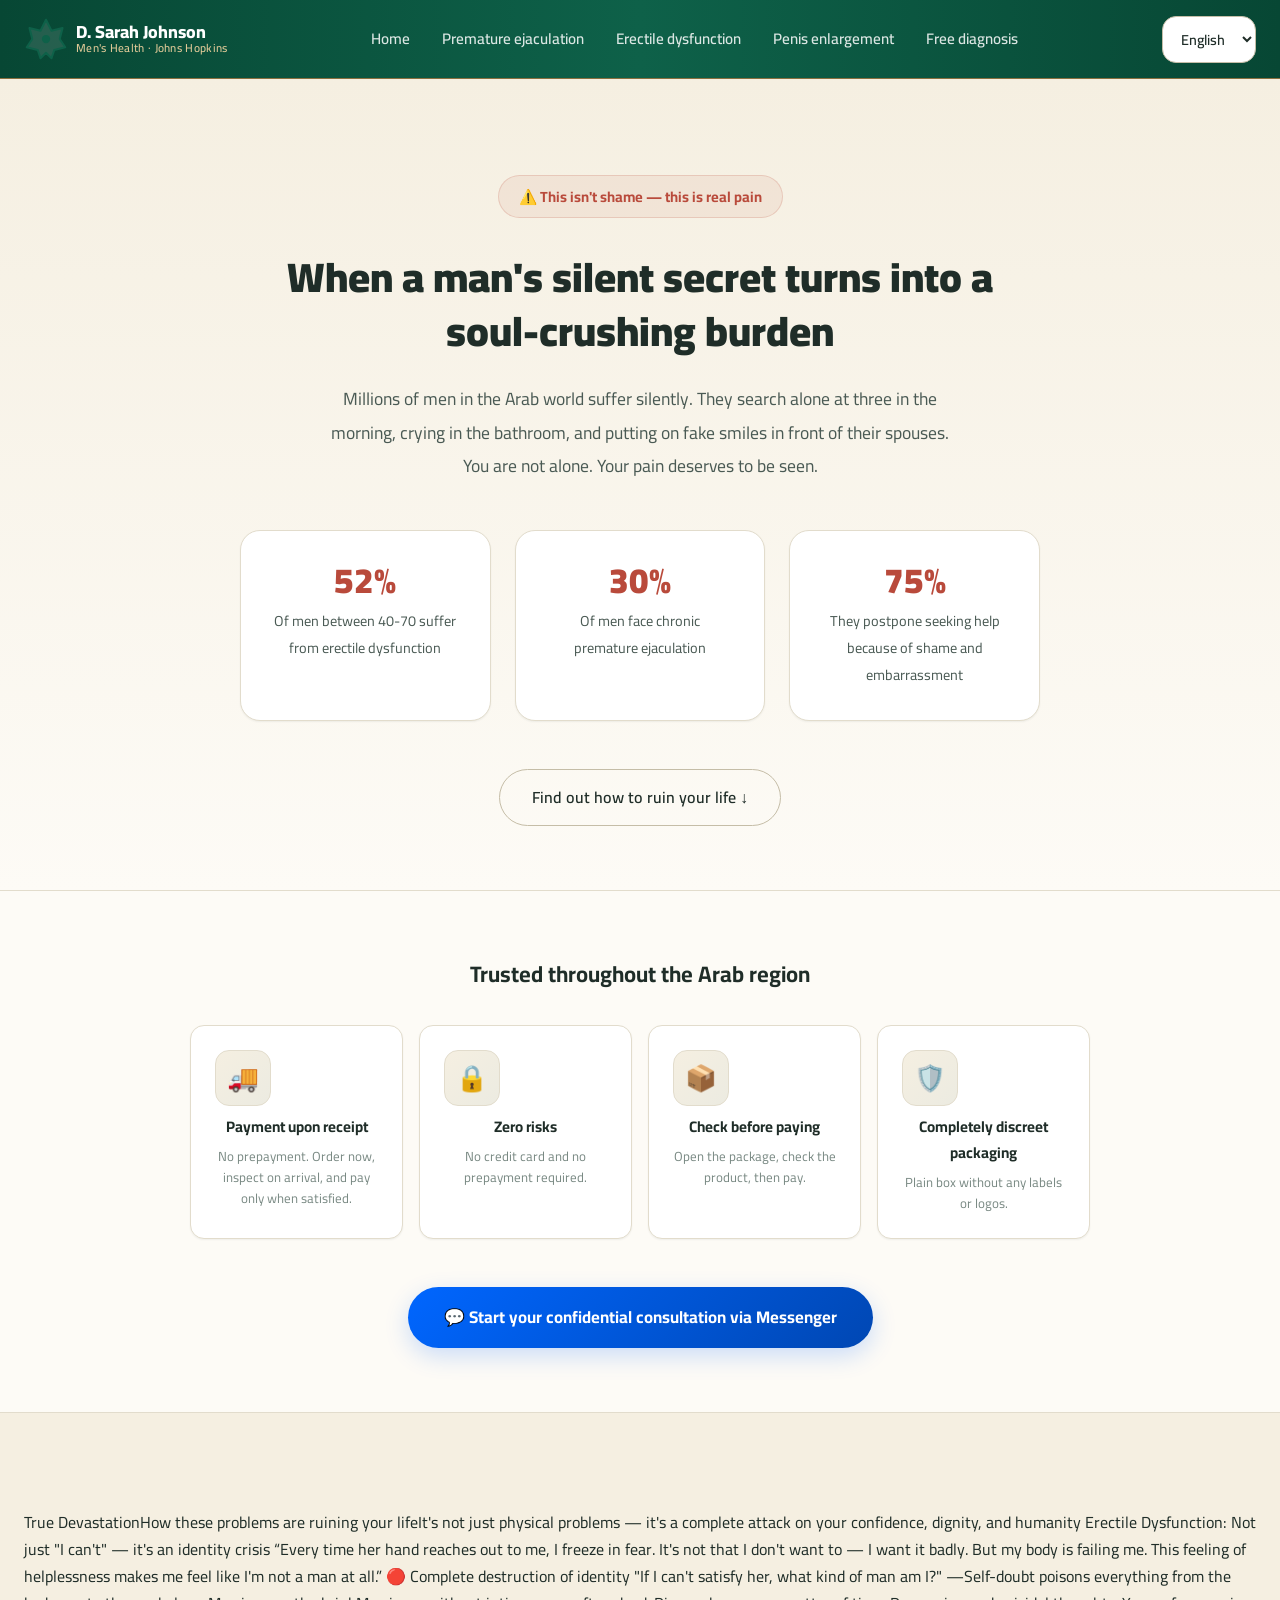
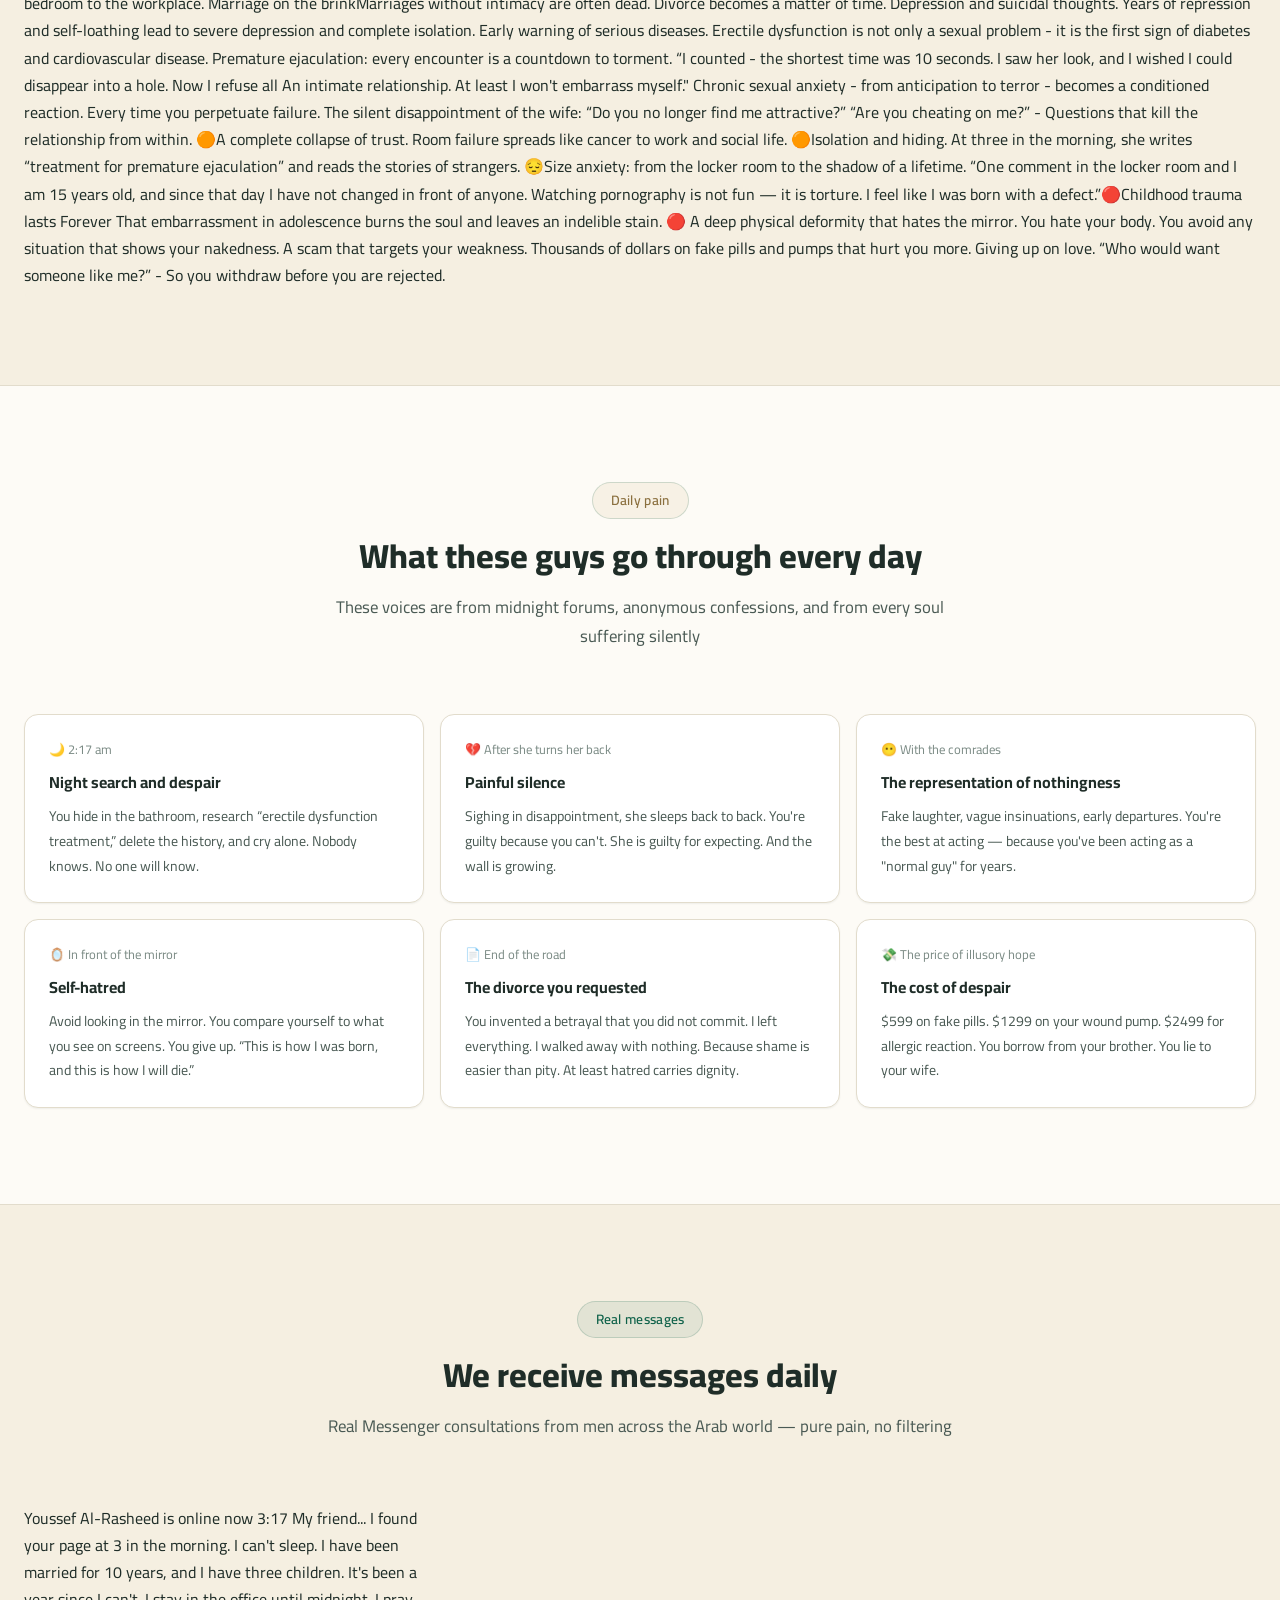
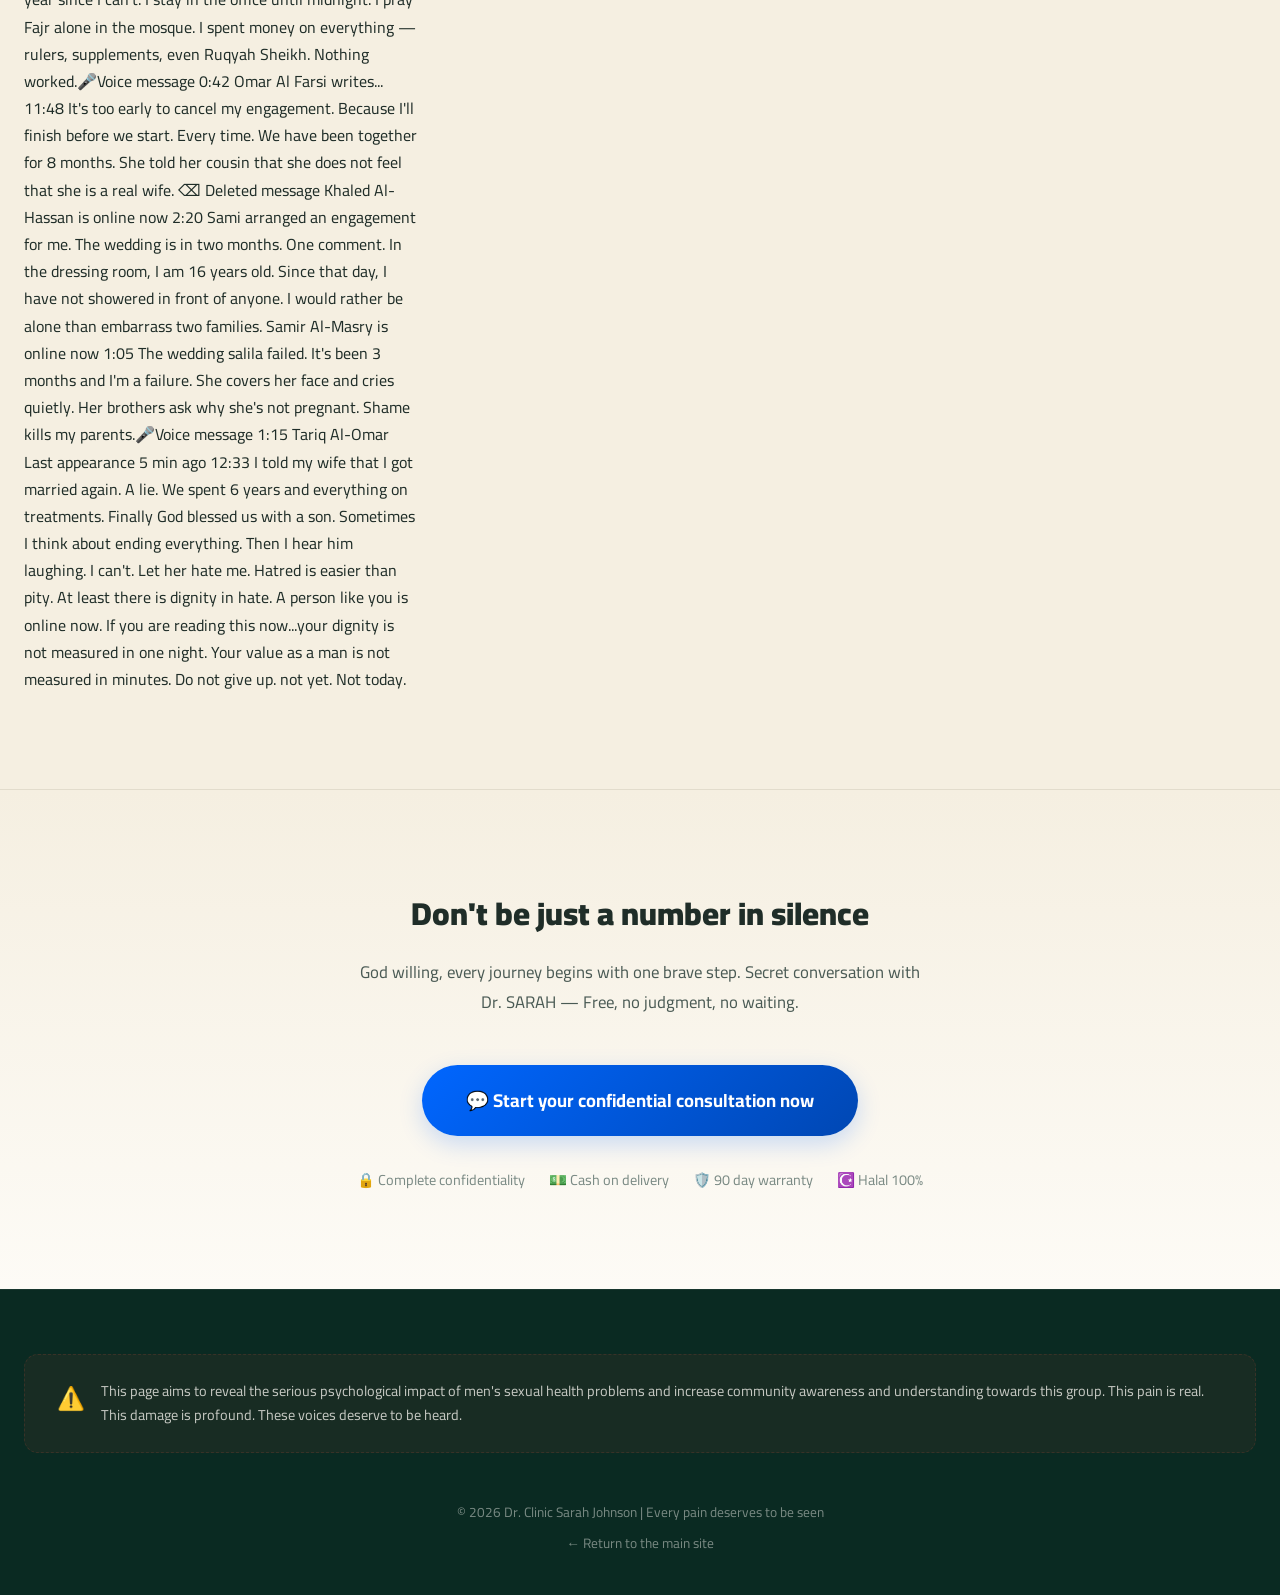
==== commit 2c088f8a: "Fix sub-page navigation, remove sticky bars, highlight 658 plan - Remove data-i18n from <li> wrapper" ====
--- a/crisis/index.html
+++ b/crisis/index.html
@@ -33,11 +33,11 @@
 <span class="logo-text"><span data-i18n="crisis_span_1">د. سارة جونسون</span><small data-i18n="crisis_small_2">صحة الرجل · جونز هوبكنز</small></span>
 </div>
 <ul class="nav-links">
-<li data-i18n="crisis_li_txt_1"><a data-i18n="nav_home" href="../index.html">الرئيسية</a></li>
-<li data-i18n="crisis_li_txt_2"><a data-i18n="nav_pe" href="../treatments/premature-ejaculation.html">سرعة القذف</a></li>
-<li data-i18n="crisis_li_txt_3"><a data-i18n="nav_ed" href="../treatments/erectile-dysfunction.html">ضعف الانتصاب</a></li>
-<li data-i18n="crisis_li_txt_4"><a data-i18n="nav_enlargement" href="../treatments/penis-enlargement.html">تكبير القضيب</a></li>
-<li data-i18n="crisis_li_txt_5"><a data-i18n="nav_quiz" href="../quiz/">تشخيص مجاني</a></li>
+<li><a data-i18n="nav_home" href="../index.html">الرئيسية</a></li>
+<li><a data-i18n="nav_pe" href="../treatments/premature-ejaculation.html">سرعة القذف</a></li>
+<li><a data-i18n="nav_ed" href="../treatments/erectile-dysfunction.html">ضعف الانتصاب</a></li>
+<li><a data-i18n="nav_enlargement" href="../treatments/penis-enlargement.html">تكبير القضيب</a></li>
+<li><a data-i18n="nav_quiz" href="../quiz/">تشخيص مجاني</a></li>
 </ul>
 <div class="lang-switcher">
 <select aria-label="Select Language" id="lang-select">
--- a/styles.css
+++ b/styles.css
@@ -2112,6 +2112,195 @@
   .cert-frame .cert-image { width: 56px; height: 56px; }
 }
 
+/* ----- Pricing Plans Section ----- */
+.pricing-plans-section {
+  background: linear-gradient(180deg, var(--bg-primary) 0%, var(--bg-secondary) 100%);
+  padding: var(--space-4xl) 0;
+}
+.plans-grid {
+  display: grid;
+  grid-template-columns: 1fr 1fr;
+  gap: var(--space-xl);
+  max-width: 960px;
+  margin: 0 auto;
+  align-items: start;
+}
+.plan-card {
+  background: #fff;
+  border-radius: var(--radius-xl);
+  border: 1px solid var(--border-light);
+  padding: var(--space-2xl);
+  display: flex;
+  flex-direction: column;
+  transition: transform 0.3s ease, box-shadow 0.3s ease;
+  position: relative;
+}
+.plan-card:hover {
+  transform: translateY(-4px);
+  box-shadow: var(--shadow-xl);
+}
+.plan-featured {
+  border: 3px solid var(--secondary);
+  background: linear-gradient(180deg, #fff 0%, #fdfbf6 100%);
+  box-shadow: 0 8px 32px rgba(201,169,110,0.22), 0 2px 8px rgba(14,97,73,0.08);
+  transform: scale(1.02);
+}
+.plan-featured::before {
+  content: '';
+  position: absolute;
+  top: 0; left: 0; right: 0;
+  height: 5px;
+  background: linear-gradient(90deg, var(--secondary-dark), var(--secondary), var(--secondary-light), var(--secondary));
+  border-radius: var(--radius-xl) var(--radius-xl) 0 0;
+}
+.plan-header {
+  text-align: center;
+  margin-bottom: var(--space-xl);
+  padding-bottom: var(--space-lg);
+  border-bottom: 1px dashed var(--border-light);
+}
+.plan-badge {
+  display: inline-block;
+  font-size: 0.75rem;
+  font-weight: 700;
+  text-transform: uppercase;
+  letter-spacing: 0.5px;
+  padding: 4px 12px;
+  border-radius: var(--radius-full);
+  background: var(--bg-tertiary);
+  color: var(--text-secondary);
+  margin-bottom: var(--space-sm);
+}
+.plan-badge.featured {
+  background: linear-gradient(135deg, var(--secondary), var(--secondary-light));
+  color: var(--primary-dark);
+  animation: badgePulse 2s ease-in-out infinite;
+}
+@keyframes badgePulse {
+  0%, 100% { box-shadow: 0 0 0 0 rgba(201,169,110,0.4); }
+  50% { box-shadow: 0 0 0 8px rgba(201,169,110,0); }
+}
+.plan-name {
+  font-size: 1.4rem;
+  font-weight: 800;
+  color: var(--primary);
+  margin-bottom: var(--space-sm);
+}
+.plan-price {
+  display: flex;
+  flex-direction: column;
+  align-items: center;
+  gap: 4px;
+}
+.price-num {
+  font-size: 3rem;
+  font-weight: 900;
+  color: var(--primary);
+  line-height: 1;
+}
+.price-note {
+  font-size: 0.85rem;
+  color: var(--text-muted);
+}
+.plan-features {
+  display: flex;
+  flex-direction: column;
+  gap: var(--space-sm);
+  margin-bottom: var(--space-xl);
+  flex-grow: 1;
+}
+.plan-features li {
+  display: flex;
+  align-items: flex-start;
+  gap: var(--space-sm);
+  font-size: 0.95rem;
+  color: var(--text-secondary);
+  line-height: 1.6;
+}
+.plan-features li::before {
+  content: "✓";
+  color: var(--accent-success);
+  font-weight: 700;
+  flex-shrink: 0;
+  margin-top: 2px;
+}
+.btn-plan {
+  display: block;
+  width: 100%;
+  text-align: center;
+  padding: 14px 24px;
+  border-radius: var(--radius-md);
+  font-weight: 700;
+  font-size: 1rem;
+  border: 2px solid var(--primary);
+  color: var(--primary);
+  background: transparent;
+  transition: all 0.25s ease;
+  margin-bottom: var(--space-sm);
+}
+.btn-plan:hover {
+  background: var(--primary);
+  color: #fff;
+}
+.btn-plan-primary {
+  background: linear-gradient(135deg, var(--primary), var(--primary-light));
+  color: #fff;
+  border-color: transparent;
+}
+.btn-plan-primary:hover {
+  background: linear-gradient(135deg, var(--primary-dark), var(--primary));
+}
+.plan-guarantee {
+  text-align: center;
+  font-size: 0.85rem;
+  color: var(--text-muted);
+}
+.plan-guarantee a {
+  color: var(--primary);
+  text-decoration: underline;
+  text-underline-offset: 3px;
+}
+.plans-trust-bar {
+  display: flex;
+  justify-content: center;
+  flex-wrap: wrap;
+  gap: var(--space-md) var(--space-xl);
+  margin-top: var(--space-3xl);
+  padding: var(--space-lg) var(--space-xl);
+  background: rgba(255,255,255,0.6);
+  border-radius: var(--radius-full);
+  border: 1px solid var(--border-light);
+  font-size: 0.9rem;
+  color: var(--text-secondary);
+}
+.plans-messenger {
+  text-align: center;
+  margin-top: var(--space-3xl);
+  padding: var(--space-2xl);
+  background: linear-gradient(135deg, var(--primary-dark), var(--primary));
+  border-radius: var(--radius-xl);
+  color: #fff;
+}
+.plans-messenger p {
+  font-size: 1.1rem;
+  margin-bottom: var(--space-md);
+  opacity: 0.95;
+}
+.plans-messenger .btn-secondary {
+  background: rgba(255,255,255,0.15);
+  color: #fff;
+  border-color: rgba(255,255,255,0.3);
+}
+.plans-messenger .btn-secondary:hover {
+  background: rgba(255,255,255,0.25);
+}
+
+@media (max-width: 768px) {
+  .plans-grid { grid-template-columns: 1fr; max-width: 480px; }
+  .plans-trust-bar { gap: var(--space-sm) var(--space-md); font-size: 0.85rem; }
+  .price-num { font-size: 2.5rem; }
+}
+
 /* ----- Certificate Lightbox ----- */
 .cert-lightbox {
   position: fixed; inset: 0; z-index: 2000;
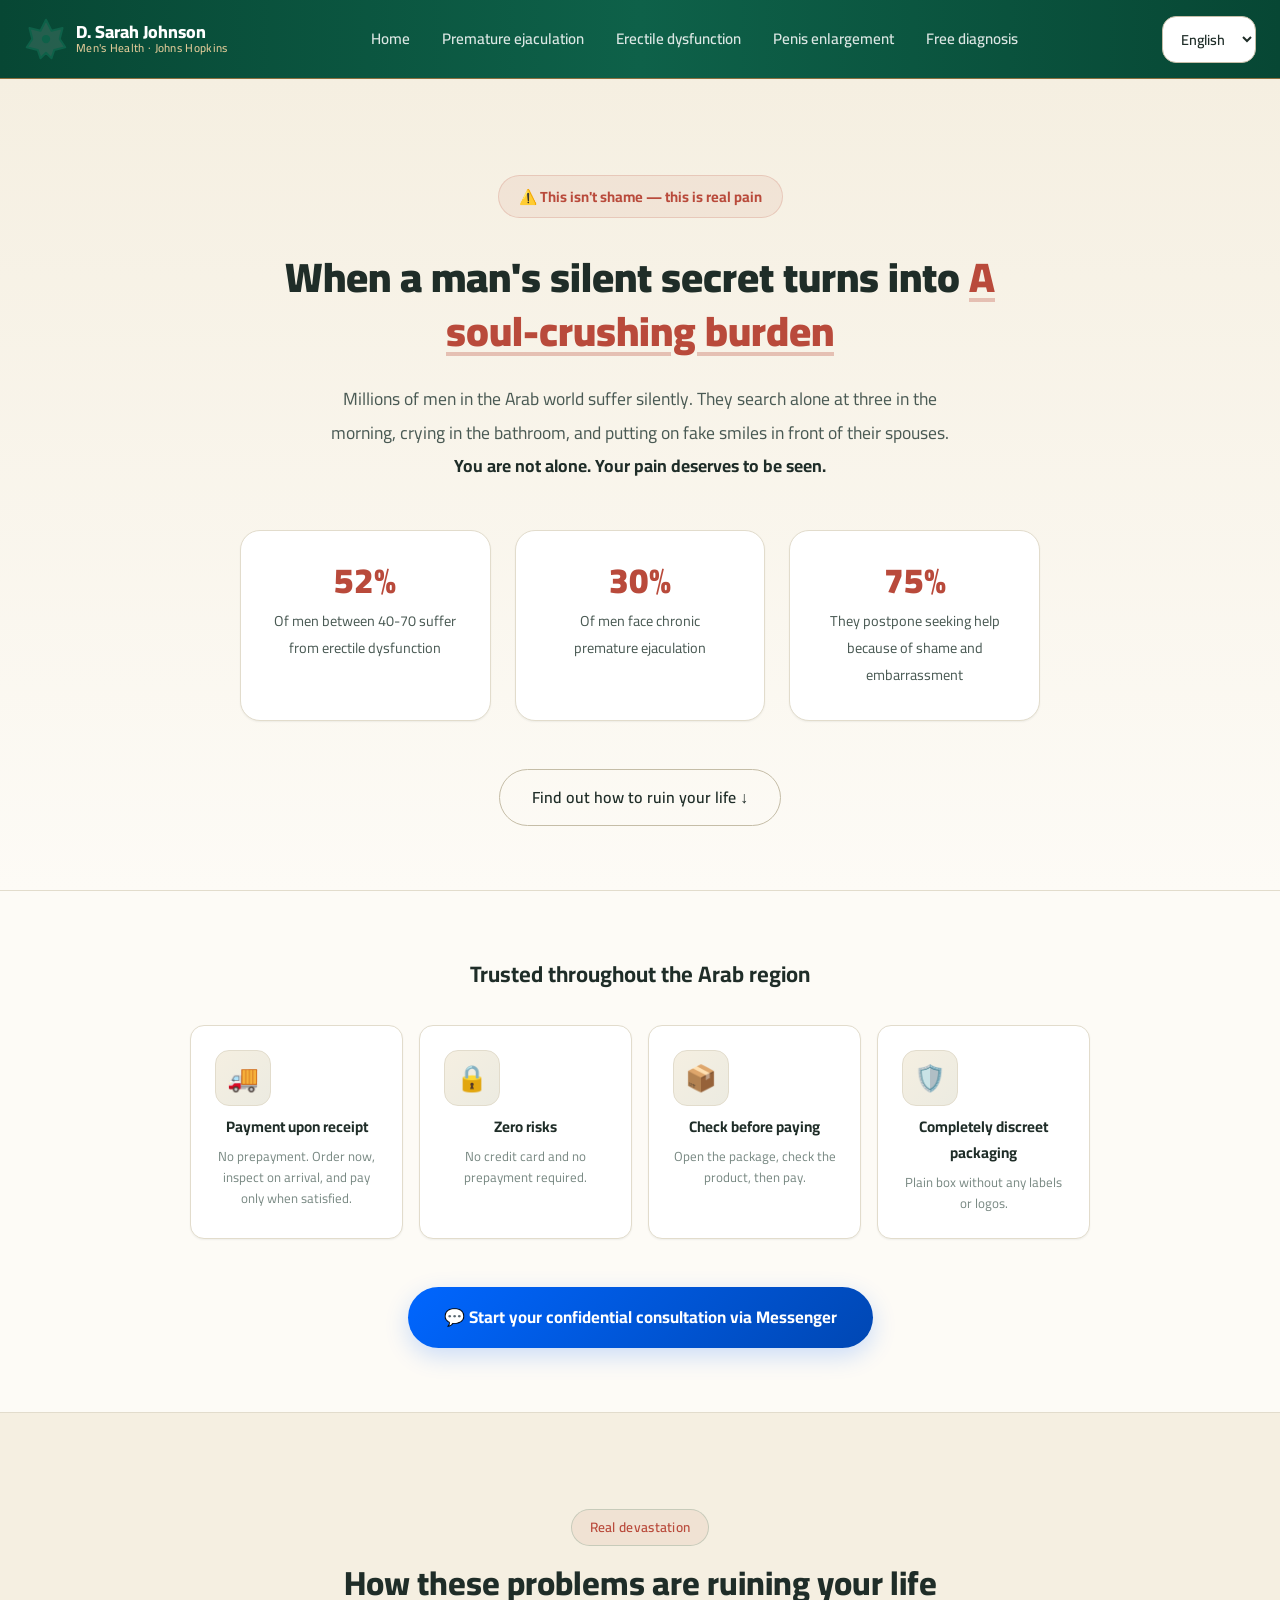
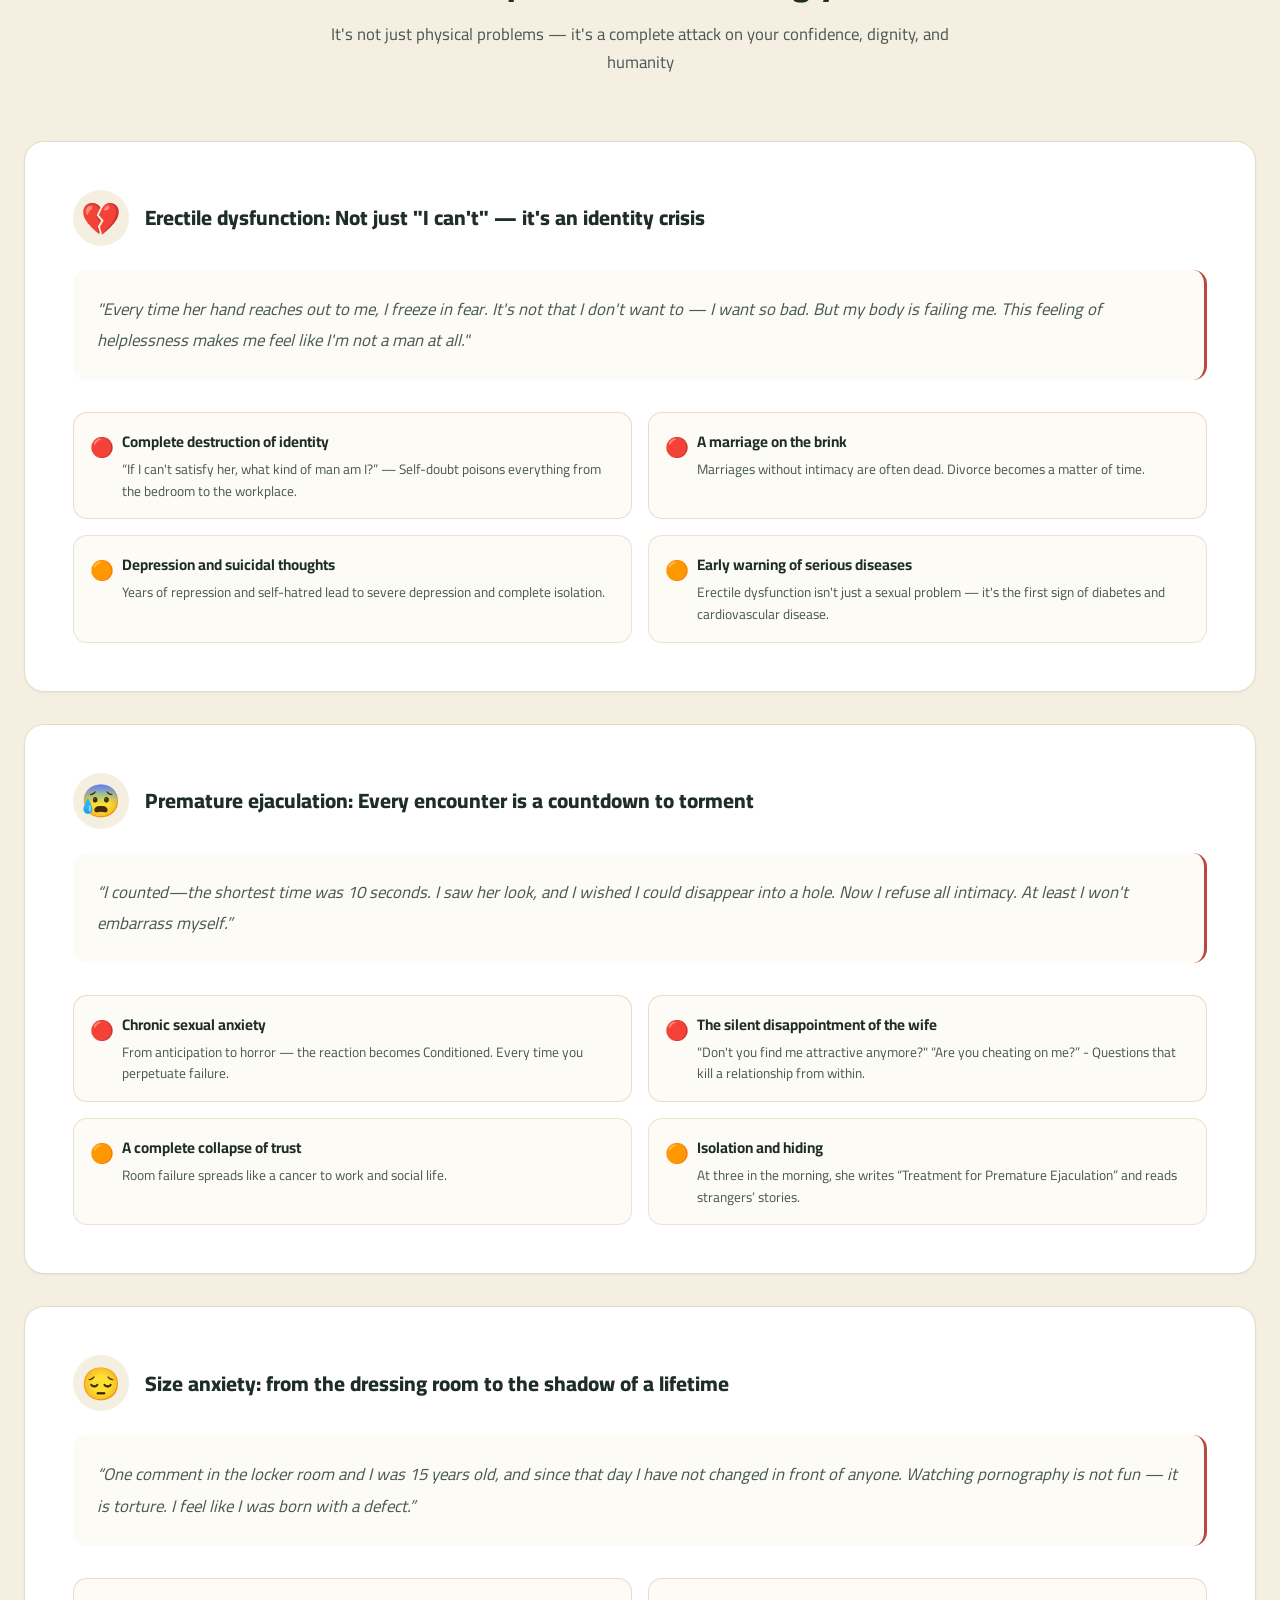
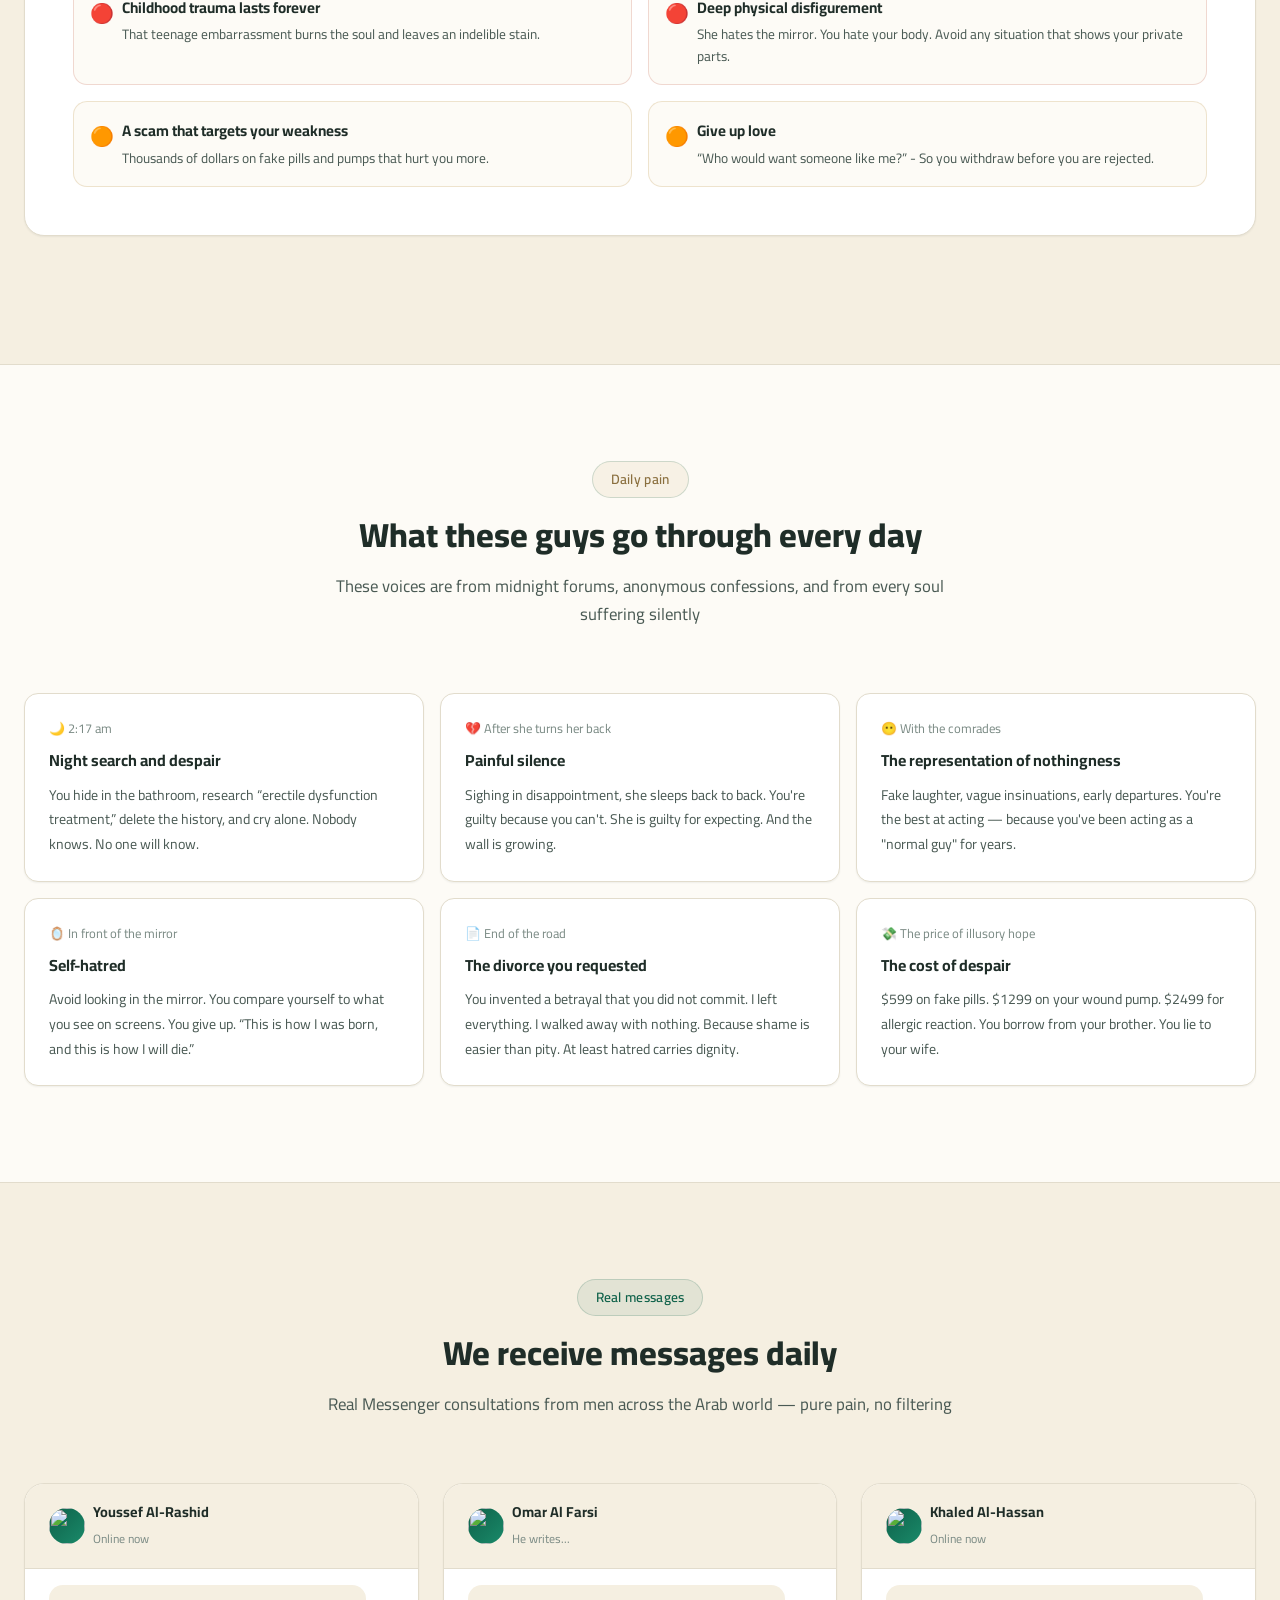
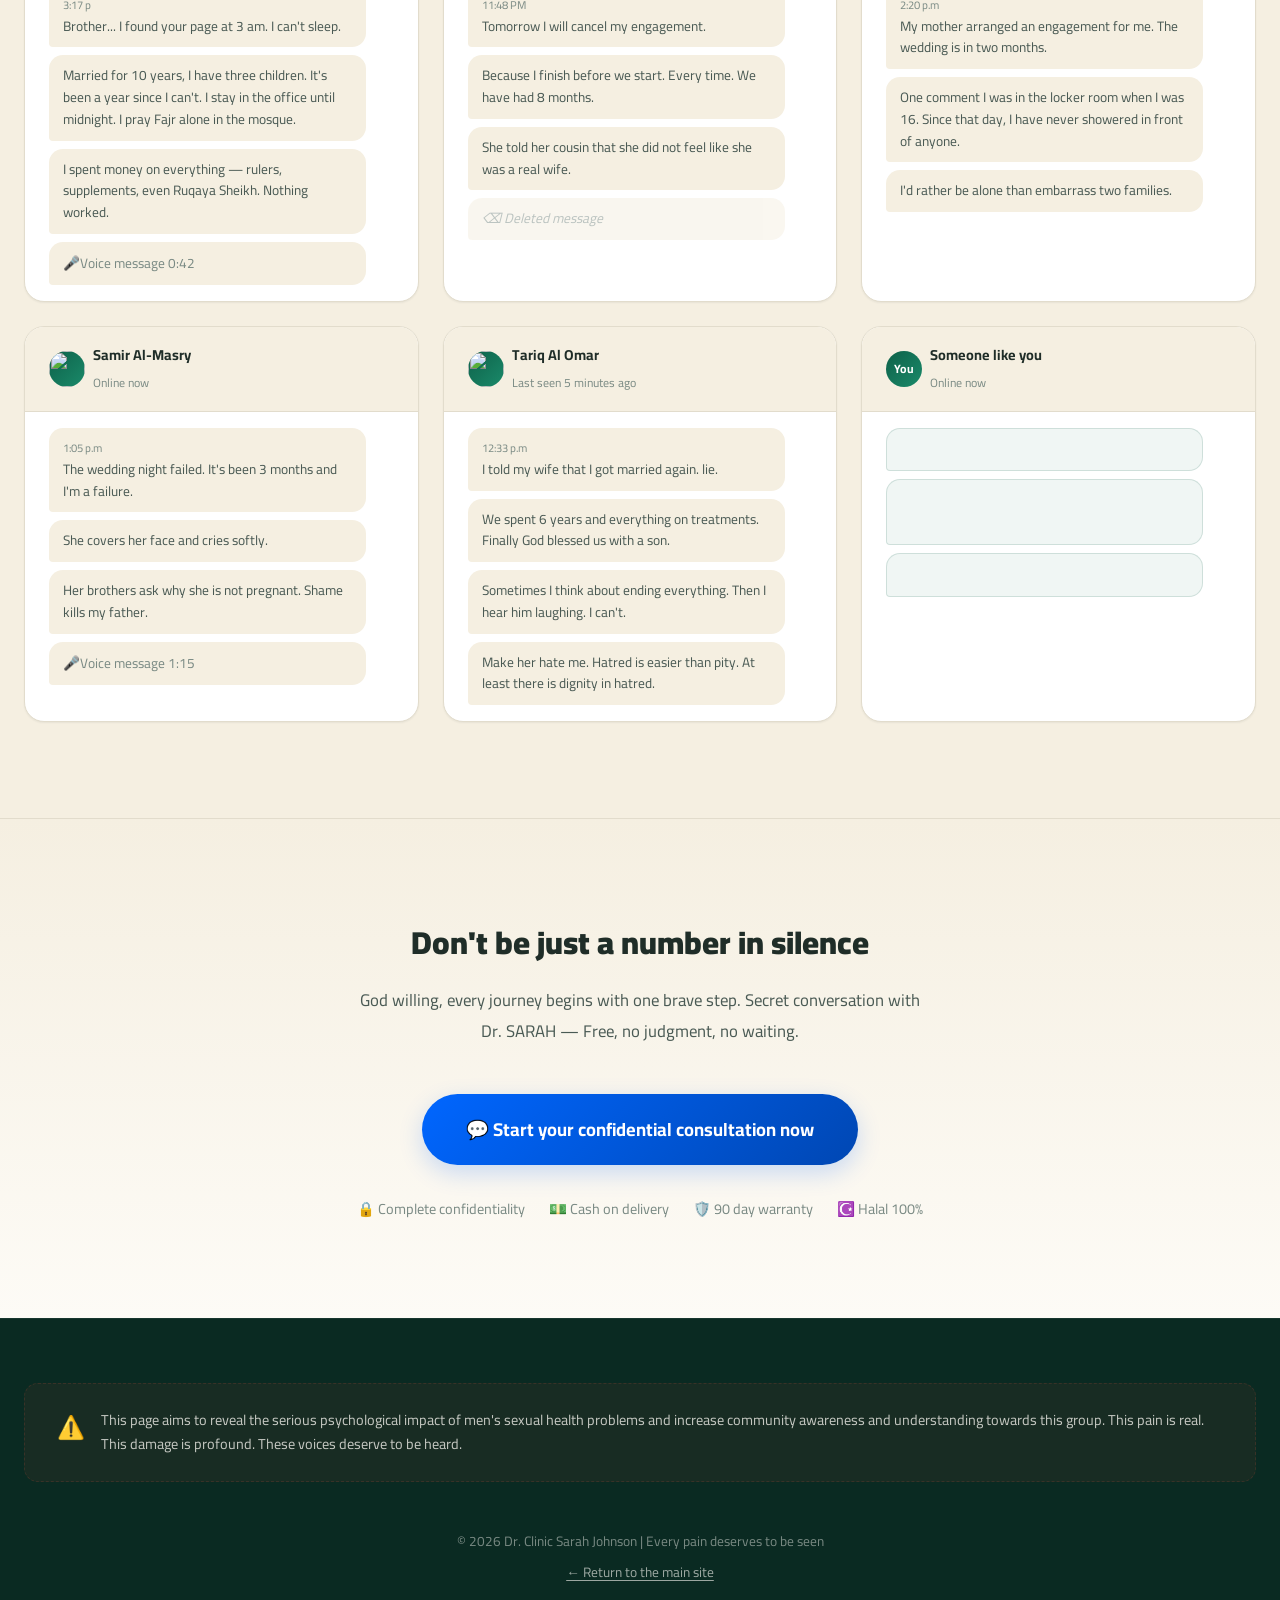
==== commit 484926b1: "Fix crisis garbled text, sync pricing to treatment pages, update CTAs, quiz i18n - crisis/index.html" ====
--- a/crisis/index.html
+++ b/crisis/index.html
@@ -54,11 +54,8 @@
 <section class="crisis-hero">
 <div class="container">
 <div class="crisis-warning" data-i18n="crisis_div_crisis_warning_3">⚠️ هذا ليس عاراً — هذا ألم حقيقي</div>
-<h1 data-i18n="crisis_hero_title">عندما يتحول السرّ الصامت للرجل إلى <span class="crisis-highlight" data-i18n="crisis_span_crisis_highlight_4">عبءٍ يحطم الروح</span></h1>
-<p class="crisis-subtitle" data-i18n="crisis_hero_subtitle">
-      ملايين الرجال في العالم العربي يعانون بصمت. يبحثون وحدهم في الثالثة فجراً، يبكون في الحمامات، ويضعون ابتسامات زائفة أمام أزواجهم.
-      <strong data-i18n="crisis_strong_5">أنت لست وحدك. ألمك يستحق أن يُرى.</strong>
-</p>
+<h1><span data-i18n="crisis_hero_title">عندما يتحول السرّ الصامت للرجل إلى </span><span class="crisis-highlight" data-i18n="crisis_span_crisis_highlight_4">عبءٍ يحطم الروح</span></h1>
+<p class="crisis-subtitle"><span data-i18n="crisis_hero_subtitle">ملايين الرجال في العالم العربي يعانون بصمت. يبحثون وحدهم في الثالثة فجراً، يبكون في الحمامات، ويضعون ابتسامات زائفة أمام أزواجهم. </span><strong data-i18n="crisis_strong_5">أنت لست وحدك. ألمك يستحق أن يُرى.</strong></p>
 <div class="crisis-stats">
 <div class="crisis-stat">
 <span class="crisis-stat-num" data-i18n="crisis_span_crisis-stat-num_1">52%</span>
@@ -111,7 +108,7 @@
 </section>
 <!-- The Damage -->
 <section class="crisis-damage" id="damage">
-<div class="container" data-i18n="crisis_div_container_1">
+<div class="container">
 <div class="section-header">
 <span class="section-tag" data-i18n="crisis_span_section_tag_16">الدمار الحقيقي</span>
 <h2 data-i18n="crisis_h2_17">كيف تُدمر هذه المشاكل حياتك</h2>
@@ -289,7 +286,7 @@
 <h2 data-i18n="crisis_h2_71">رسائل نستقبلها يومياً</h2>
 <p class="section-subtitle" data-i18n="crisis_p_section_subtitle_72">استشارات ماسنجر حقيقية من رجال عبر العالم العربي — ألم خالص، بدون ترشيح</p>
 </div>
-<div class="chats-grid" data-i18n="crisis_div_chats-grid_1">
+<div class="chats-grid">
 <!-- Chat 1 -->
 <div class="chat-mockup">
 <div class="chat-header">
@@ -461,7 +458,7 @@
 </div>
 <div class="crisis-copyright">
 <p data-i18n="crisis_p_106">© 2026 عيادة د. سارة جونسون | كل ألم يستحق أن يُرى</p>
-<p data-i18n="crisis_p_txt_16"><a data-i18n="crisis_a_txt_1" href="../index.html">← العودة للموقع الرئيسي</a></p>
+<p><a data-i18n="crisis_a_txt_1" href="../index.html">← العودة للموقع الرئيسي</a></p>
 </div>
 </div>
 </footer>
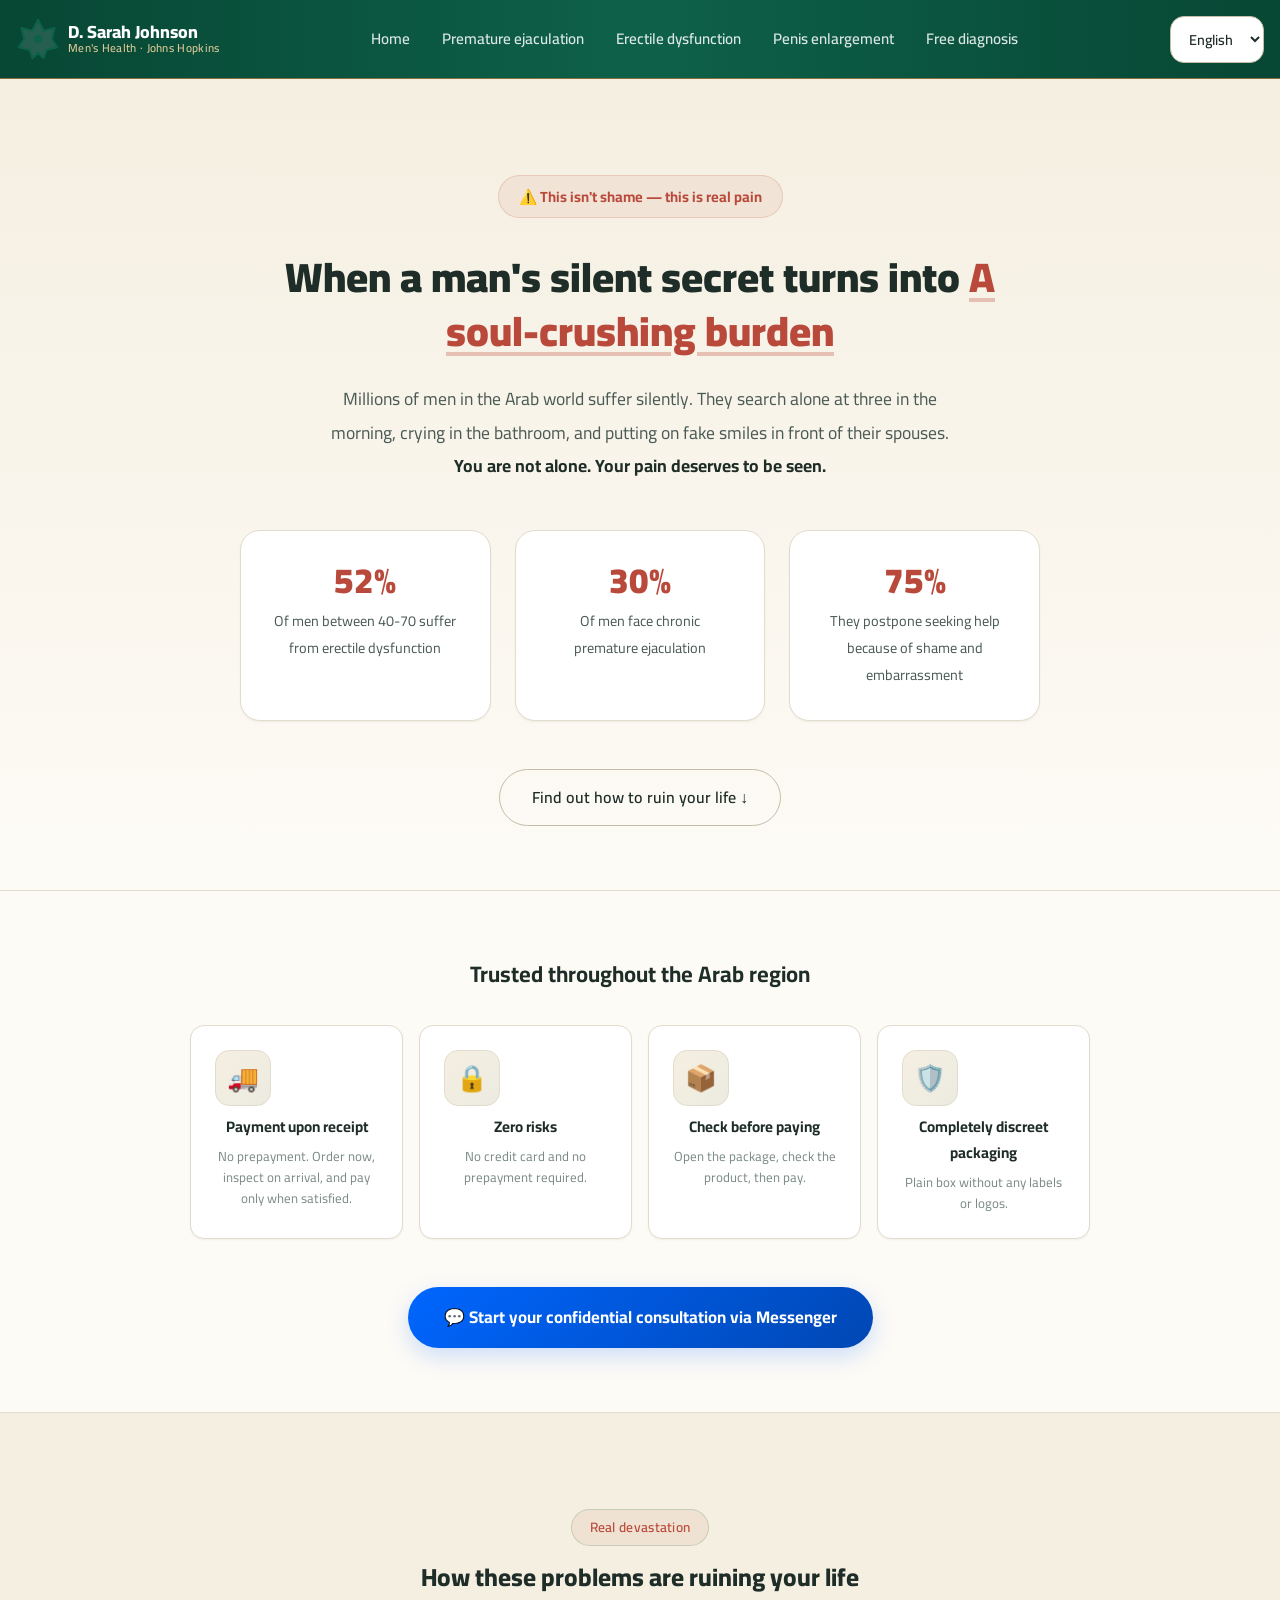
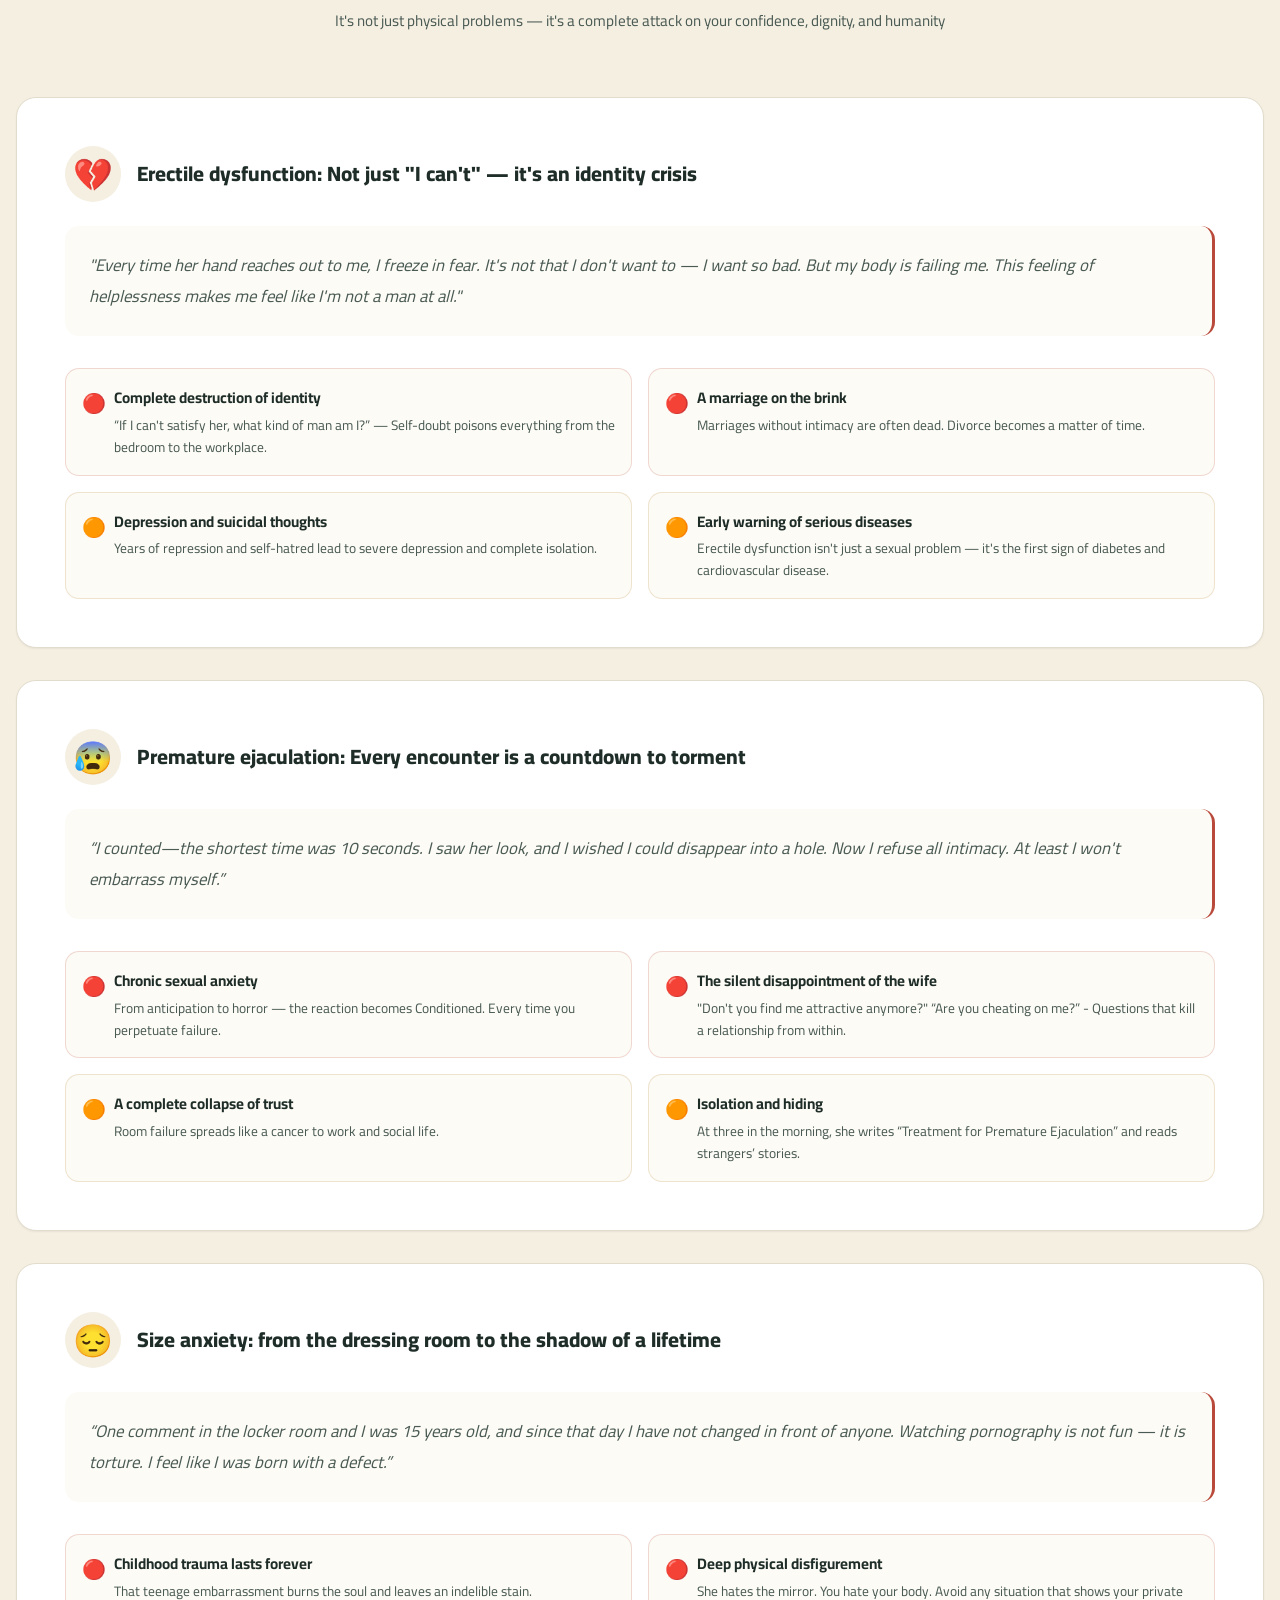
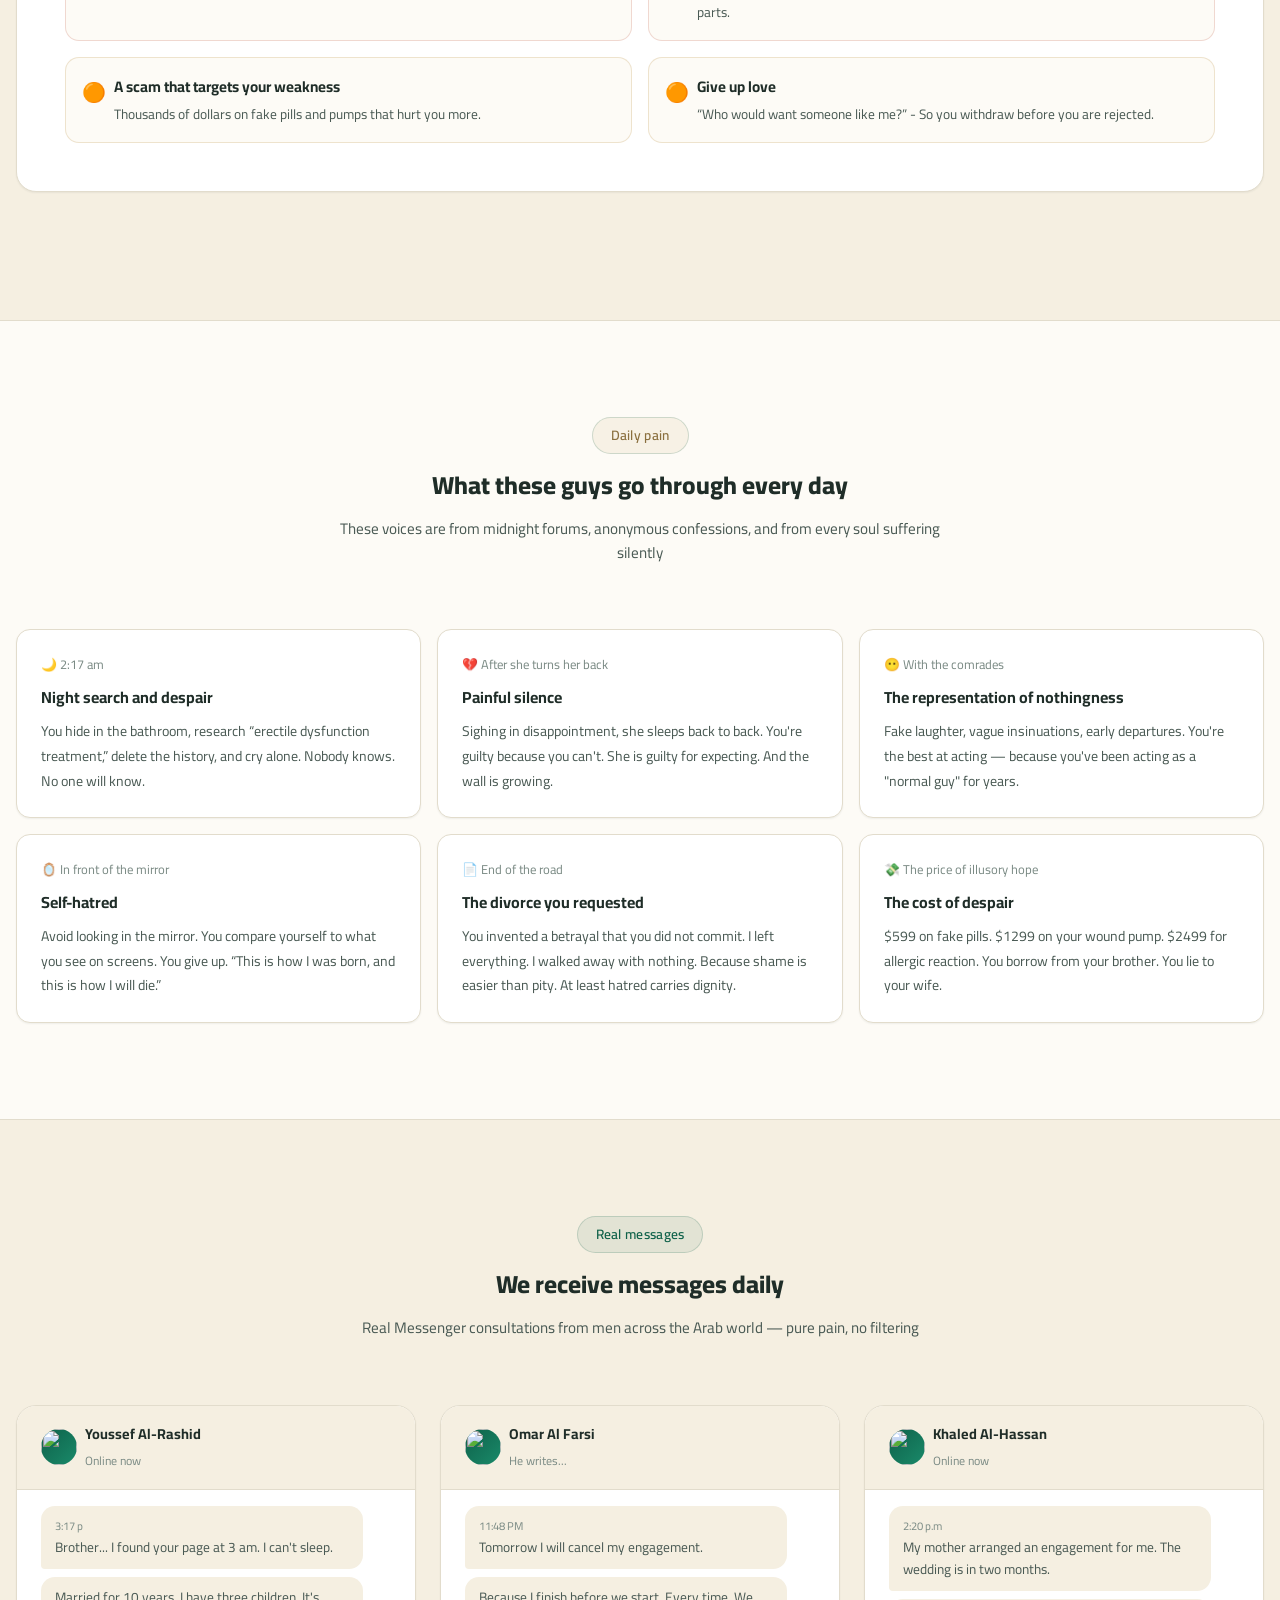
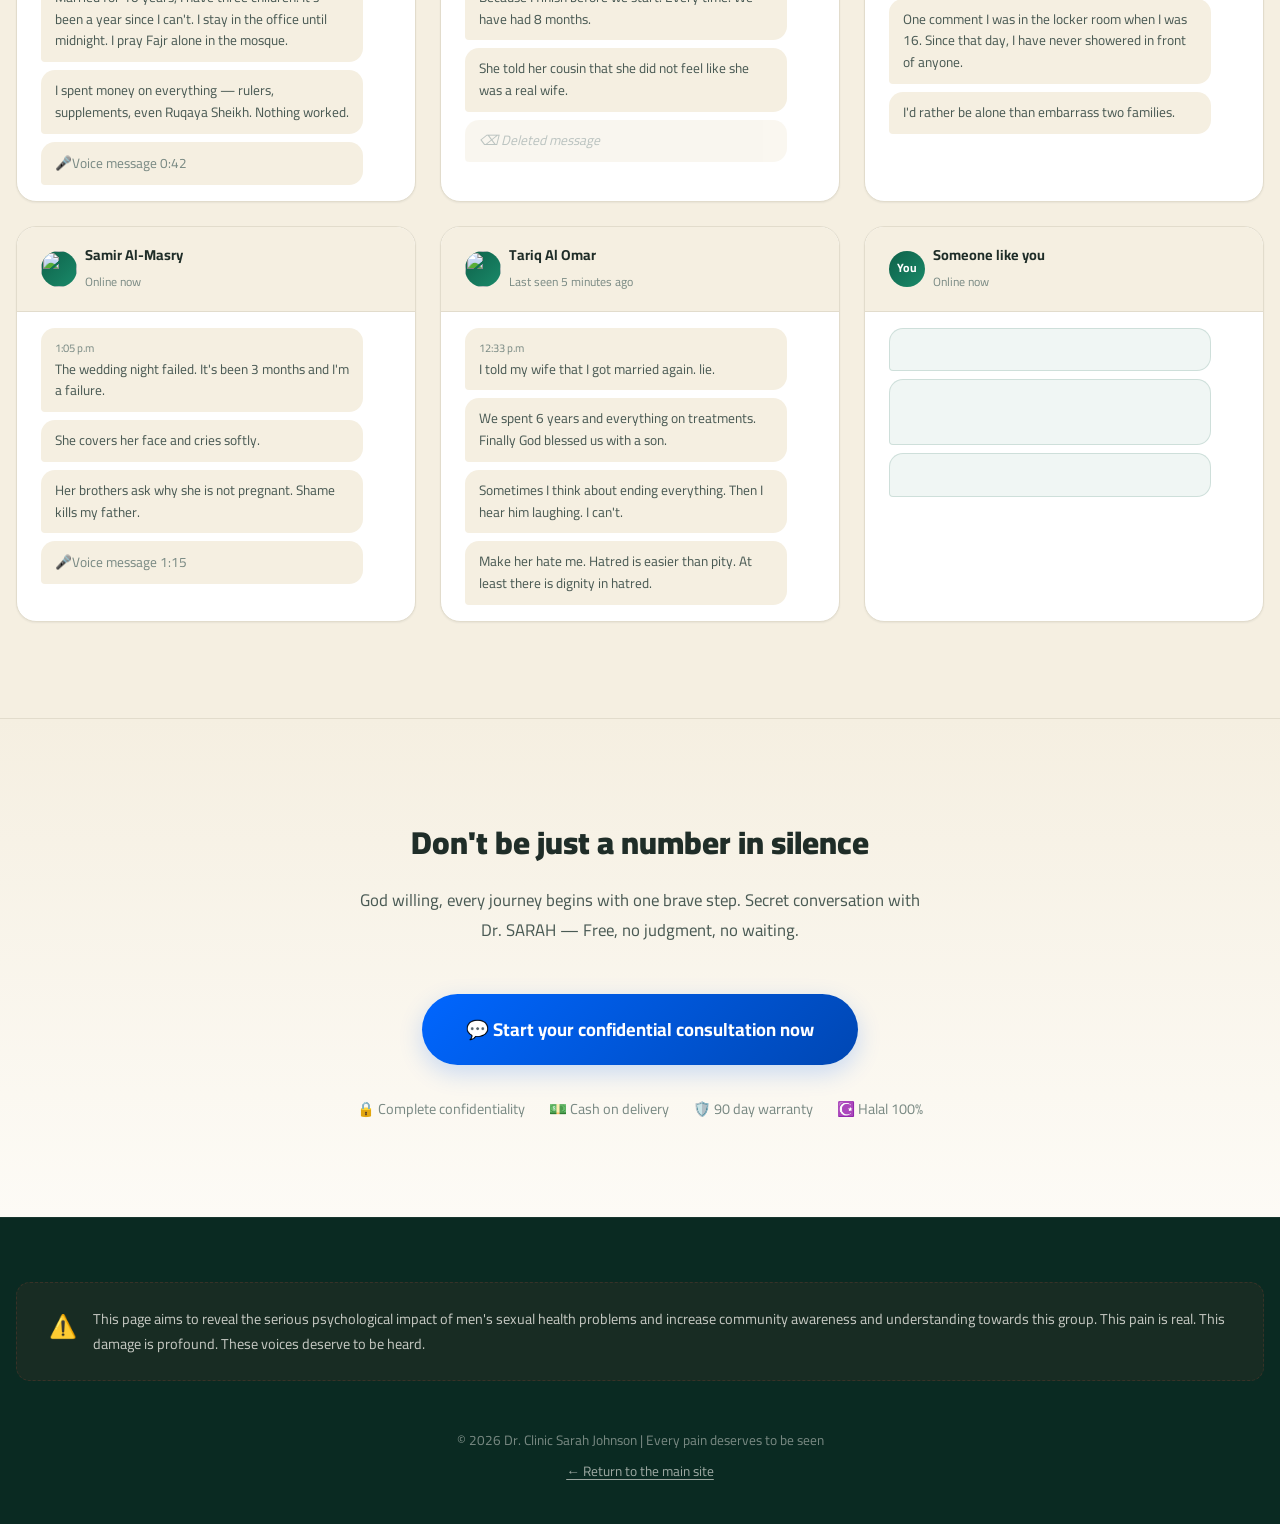
==== commit 1873146d: "refactor: remove tr/ur, standardize Arabic to Modern Standard Arabic - Remove Turkish (tr) and Urdu " ====
--- a/crisis/index.html
+++ b/crisis/index.html
@@ -4,7 +4,7 @@
 <head>
 <meta charset="utf-8"/>
 <meta content="width=device-width, initial-scale=1.0" name="viewport"/>
-<title>مخاطر صحة الرجل الجنسية — حقائق وأرقام تهمّك | د. سارة جونسون</title>
+<title data-i18n="crisis_title">مخاطر صحة الرجل الجنسية — حقائق وأرقام تهمّك | د. سارة جونسون</title>
 <script>
   (function() {
     try {
@@ -16,7 +16,7 @@
     } catch(e) {}
   })();
 </script>
-<meta content="اكتشف المخاطر الحقيقية لتجاهل مشاكل صحة الرجل الجنسية. دراسات طبية، قصص حقيقية، ورسائل من رجال يعانون بصمت." name="description"/>
+<meta content="اكتشف المخاطر الحقيقية لتجاهل مشاكل صحة الرجل الجنسية. دراسات طبية، قصص حقيقية، ورسائل من رجال يعانون بصمت." data-i18n-attr="content:crisis_meta_desc" name="description"/>
 <link href="https://drsarah-clinic.com/crisis/" rel="canonical"/>
 <link href="../styles.css" rel="stylesheet"/>
 <link href="crisis.css" rel="stylesheet"/>
@@ -37,14 +37,12 @@
 <li><a data-i18n="nav_pe" href="../treatments/premature-ejaculation.html">سرعة القذف</a></li>
 <li><a data-i18n="nav_ed" href="../treatments/erectile-dysfunction.html">ضعف الانتصاب</a></li>
 <li><a data-i18n="nav_enlargement" href="../treatments/penis-enlargement.html">تكبير القضيب</a></li>
-<li><a data-i18n="nav_quiz" href="../quiz/">تشخيص مجاني</a></li>
+<li><a data-i18n="nav_quiz" href="../d/">تشخيص مجاني</a></li>
 </ul>
 <div class="lang-switcher">
 <select aria-label="Select Language" id="lang-select">
-<option value="ar">العربية</option>
-<option value="en">English</option>
-<option value="tr">Türkçe</option>
-<option value="ur">اردو</option>
+<option value="ar" data-i18n="lang_ar">العربية</option>
+<option value="en" data-i18n="lang_en">English</option>
 </select>
 </div>
 <div aria-label="Toggle menu" class="hamburger" role="button" tabindex="0"><span></span><span></span><span></span></div>
@@ -101,9 +99,7 @@
 <p data-i18n="crisis_p_14">صندوق عادي بدون أي ملصقات أو شعارات.</p>
 </div>
 </div>
-<a class="btn-messenger" data-i18n="crisis_a_btn_messenger_15" href="https://m.me/DrSarahClinic?text=أريد%20استشارة%20سرية%20بخصوص%20مخاطر%20صحتي" rel="noopener" target="_blank">
-      💬 ابدأ استشارتك السرية عبر ماسنجر
-    </a>
+<a class="btn-messenger" href="../d/" data-i18n="crisis_a_btn_messenger_15">📋 تشخيص مجاني خلال 60 ثانية</a>
 </div>
 </section>
 <!-- The Damage -->
@@ -438,9 +434,7 @@
 <div class="container">
 <h2 data-i18n="crisis_h2_98">لا تكن مجرد رقمٍ في الصمت</h2>
 <p data-i18n="crisis_p_99">بإذن الله، كل رحلة تبدأ بخطوة واحدة شجاعة. محادثة سرية مع د. سارة — مجاناً، بدون أحكام، بدون انتظار.</p>
-<a class="btn-messenger btn-messenger-lg" data-i18n="crisis_a_btn_messenger_btn_me_100" href="https://m.me/DrSarahClinic?text=السلام%20عليكم%20أريد%20استشارة%20سرية" rel="noopener" target="_blank">
-      💬 ابدأ استشارتك السرية الآن
-    </a>
+<a class="btn-messenger btn-messenger-lg" href="../d/" data-i18n="crisis_a_btn_messenger_btn_me_100">📋 تشخيص مجاني خلال 60 ثانية</a>
 <div class="crisis-trust-pills">
 <span data-i18n="crisis_span_101">🔒 سرية تامة</span>
 <span data-i18n="crisis_span_102">💵 الدفع عند الاستلام</span>
--- a/styles.css
+++ b/styles.css
@@ -56,7 +56,12 @@
 
 /* ===== Reset & Base ===== */
 *, *::before, *::after { box-sizing: border-box; margin: 0; padding: 0; }
-html { scroll-behavior: smooth; font-size: 16px; }
+html {
+  scroll-behavior: smooth;
+  font-size: 16px;
+  overflow-x: hidden;
+  width: 100%;
+}
 body {
   font-family: var(--font-sans);
   color: var(--text-primary);
@@ -65,6 +70,8 @@
   -webkit-font-smoothing: antialiased;
   -moz-osx-font-smoothing: grayscale;
   overflow-x: hidden;
+  width: 100%;
+  min-width: 100%;
 }
 a { color: inherit; text-decoration: none; }
 ul { list-style: none; }
@@ -1077,6 +1084,144 @@
 .verified { color: var(--primary); font-weight: 700; }
 .date { color: var(--text-muted); }
 
+/* ===== Customer Stories ===== */
+.customer-stories-section {
+  padding: var(--space-4xl) 0;
+  background: linear-gradient(180deg, var(--bg-secondary) 0%, var(--bg-primary) 100%);
+}
+.stories-gallery {
+  display: grid;
+  grid-template-columns: repeat(3, 1fr);
+  gap: var(--space-xl);
+}
+.story-item {
+  background: #fff;
+  border: 1px solid var(--border-light);
+  border-radius: var(--radius-lg);
+  overflow: hidden;
+  transition: transform var(--transition-base), box-shadow var(--transition-base);
+  display: flex;
+  flex-direction: column;
+}
+.story-item:hover {
+  transform: translateY(-6px);
+  box-shadow: var(--shadow-lg);
+  border-color: var(--secondary);
+}
+.story-img-wrap {
+  position: relative;
+  width: 100%;
+  aspect-ratio: 4 / 3;
+  overflow: hidden;
+  cursor: zoom-in;
+  background: var(--bg-secondary);
+}
+.story-img-wrap img {
+  width: 100%;
+  height: 100%;
+  object-fit: cover;
+  object-position: top center;
+  transition: transform 0.5s ease;
+}
+.story-item:hover .story-img-wrap img {
+  transform: scale(1.05);
+}
+.story-img-overlay {
+  position: absolute;
+  inset: 0;
+  background: rgba(0,0,0,0.35);
+  display: flex;
+  align-items: center;
+  justify-content: center;
+  opacity: 0;
+  transition: opacity 0.3s ease;
+}
+.story-img-overlay span {
+  font-size: 2.5rem;
+  filter: drop-shadow(0 2px 4px rgba(0,0,0,0.3));
+}
+.story-item:hover .story-img-overlay {
+  opacity: 1;
+}
+.story-content {
+  padding: var(--space-lg);
+  display: flex;
+  flex-direction: column;
+  flex: 1;
+}
+.story-content-header {
+  display: flex;
+  align-items: baseline;
+  justify-content: space-between;
+  gap: var(--space-sm);
+  margin-bottom: var(--space-sm);
+}
+.story-content-header h4 {
+  font-size: 1.05rem;
+  font-weight: 700;
+  color: var(--text-primary);
+}
+.story-age {
+  font-size: 0.8rem;
+  color: var(--text-muted);
+  white-space: nowrap;
+}
+.story-content > p {
+  font-size: 0.9rem;
+  color: var(--text-secondary);
+  line-height: 1.75;
+  margin-bottom: var(--space-md);
+  flex: 1;
+}
+.story-tags {
+  display: flex;
+  flex-wrap: wrap;
+  gap: 6px;
+  margin-top: auto;
+}
+.story-tag {
+  font-size: 0.72rem;
+  font-weight: 600;
+  padding: 4px 10px;
+  border-radius: var(--radius-full);
+  background: rgba(14, 97, 73, 0.08);
+  color: var(--primary);
+}
+.story-verified {
+  font-size: 0.72rem;
+  font-weight: 700;
+  padding: 4px 10px;
+  border-radius: var(--radius-full);
+  background: rgba(14, 97, 73, 0.08);
+  color: var(--primary);
+}
+
+/* ----- Story Lightbox ----- */
+.story-lightbox {
+  position: fixed; inset: 0; z-index: 2001;
+  background: rgba(0,0,0,0.92);
+  display: none; align-items: center; justify-content: center;
+  padding: 2rem;
+  backdrop-filter: blur(6px);
+}
+.story-lightbox.active { display: flex; }
+.story-lightbox img {
+  max-width: 92vw;
+  max-height: 88vh;
+  border-radius: var(--radius-md);
+  box-shadow: 0 24px 60px rgba(0,0,0,0.5);
+  object-fit: contain;
+}
+.story-lightbox-close {
+  position: absolute; top: 20px; left: 20px;
+  color: #fff; font-size: 2.5rem; cursor: pointer;
+  width: 48px; height: 48px; display: flex;
+  align-items: center; justify-content: center;
+  border-radius: 50%; background: rgba(255,255,255,0.12);
+  transition: background 0.2s ease;
+}
+.story-lightbox-close:hover { background: rgba(255,255,255,0.3); }
+
 /* ===== Trust ===== */
 .trust-section {
   padding: var(--space-3xl) 0;
@@ -1358,6 +1503,10 @@
 [dir="ltr"] .footer-links a:hover { padding-right: 0; padding-left: 6px; }
 [dir="ltr"] .credential-item:hover { transform: translateX(-4px); }
 [dir="ltr"] .hopkins-badge { right: auto; left: 16px; }
+[dir="ltr"] .timeline-card li { padding-right: 0; padding-left: 16px; }
+[dir="ltr"] .timeline-card li::before { right: auto; left: 0; }
+[dir="ltr"] .timeline-grid .timeline-card li { padding-right: 0; padding-left: 16px; }
+[dir="ltr"] .timeline-note { border-right: none; border-left: 3px solid var(--primary); }
 
 /* ===== Responsive ===== */
 @media (max-width: 1024px) {
@@ -1412,6 +1561,33 @@
   .footer-grid { grid-template-columns: 1fr; gap: var(--space-lg); }
   .trust-grid { grid-template-columns: repeat(2, 1fr); }
   .testimonial-card { flex: 0 0 280px; }
+  .testimonials-marquee {
+    -webkit-mask-image: none;
+    mask-image: none;
+    overflow-x: auto;
+    scroll-snap-type: x mandatory;
+    -webkit-overflow-scrolling: touch;
+    padding-bottom: var(--space-md);
+  }
+  .marquee-track {
+    animation: none;
+    width: auto;
+    flex-wrap: nowrap;
+  }
+  .marquee-track .testimonial-card {
+    flex: 0 0 85%;
+    min-width: 280px;
+    scroll-snap-align: start;
+  }
+  .testimonials-marquee::after {
+    content: '← 左右滑动查看更多 →';
+    display: block;
+    text-align: center;
+    font-size: 0.8rem;
+    color: var(--text-muted);
+    margin-top: var(--space-sm);
+    white-space: nowrap;
+  }
   .featured-image { height: 360px; }
   .featured-caption { right: 16px; left: 16px; bottom: 16px; padding: var(--space-md); max-width: none; }
   .bismillah-strip { font-size: 0.78rem; padding: 6px 12px; }
@@ -1497,6 +1673,9 @@
 }
 .pain-quote span { display: block; margin-top: var(--space-sm); color: var(--primary); font-weight: 600; font-size: 0.9rem; }
 
+/* ----- Utility Backgrounds ----- */
+.bg-primary { background: var(--bg-primary); }
+
 /* ----- Solution Intro ----- */
 .solution-intro { padding: var(--space-4xl) 0; background: var(--bg-secondary); }
 .solution-pillars {
@@ -1504,6 +1683,8 @@
   grid-template-columns: repeat(4, 1fr);
   gap: var(--space-lg);
 }
+.solution-pillars.two-col { grid-template-columns: repeat(2, 1fr); }
+.solution-pillars.three-col { grid-template-columns: repeat(3, 1fr); }
 .pillar-card {
   background: #fff;
   border-radius: var(--radius-lg);
@@ -1586,6 +1767,7 @@
   grid-template-columns: repeat(4, 1fr);
   gap: var(--space-lg);
 }
+.timeline-grid.three-col { grid-template-columns: repeat(3, 1fr); }
 .timeline-num {
   font-size: 2.4rem; font-weight: 900;
   color: var(--primary);
@@ -2054,9 +2236,9 @@
 
 /* ----- Responsive New Sections ----- */
 @media (max-width: 1024px) {
-  .pain-grid, .badges-grid { grid-template-columns: repeat(2, 1fr); }
-  .solution-pillars { grid-template-columns: repeat(2, 1fr); }
-  .timeline-grid { grid-template-columns: repeat(2, 1fr); }
+  .pain-grid, .badges-grid, .stories-gallery { grid-template-columns: repeat(2, 1fr); }
+  .solution-pillars, .solution-pillars.two-col, .solution-pillars.three-col { grid-template-columns: repeat(2, 1fr); }
+  .timeline-grid, .timeline-grid.three-col { grid-template-columns: repeat(2, 1fr); }
   .timeline-cards-row { grid-template-columns: repeat(2, 1fr); }
   .certificates-showcase { gap: var(--space-md); }
   .letter-wrapper { grid-template-columns: 1fr; }
@@ -2066,9 +2248,27 @@
 }
 
 @media (max-width: 768px) {
-  .pain-grid, .solution-pillars, .timeline-grid, .badges-grid { grid-template-columns: 1fr; }
+  .pain-grid, .timeline-grid, .timeline-grid.three-col, .badges-grid, .stories-gallery { grid-template-columns: 1fr; }
   .section-header h2 { font-size: 1.6rem; }
   .timeline-card, .pillar-card, .pain-card, .badge-card { padding: var(--space-xl); }
+
+  /* Solution pillars horizontal scroll on mobile */
+  .solution-pillars, .solution-pillars.two-col, .solution-pillars.three-col {
+    display: flex;
+    flex-wrap: nowrap;
+    overflow-x: auto;
+    gap: var(--space-md);
+    padding-bottom: var(--space-md);
+    scroll-snap-type: x mandatory;
+    -webkit-overflow-scrolling: touch;
+  }
+  .solution-pillars .pillar-card {
+    flex: 0 0 85%;
+    min-width: 260px;
+    max-width: 320px;
+    scroll-snap-align: start;
+  }
+
   .timeline-cards-row {
     display: flex; flex-wrap: nowrap; overflow-x: auto;
     gap: var(--space-md); padding-bottom: var(--space-md);
@@ -2077,12 +2277,51 @@
   .timeline-cards-row .timeline-card {
     flex: 0 0 85%; min-width: 280px; scroll-snap-align: start;
   }
-  .timeline-track { gap: var(--space-sm); }
+  .timeline-track {
+    gap: var(--space-sm);
+    overflow-x: auto;
+    justify-content: flex-start;
+    padding-bottom: var(--space-sm);
+    -webkit-overflow-scrolling: touch;
+    scroll-snap-type: x mandatory;
+  }
+  .timeline-step {
+    flex: 0 0 auto;
+    min-width: 82px;
+    scroll-snap-align: start;
+  }
   .step-ring { width: 44px; height: 44px; }
   .step-num { font-size: 0.9rem; }
   .step-label { font-size: 0.78rem; }
   .step-range { font-size: 0.68rem; }
-  .timeline-connector { margin-top: 22px; min-width: 8px; }
+  .timeline-connector {
+    flex: 0 0 16px;
+    min-width: 16px;
+    margin-top: 22px;
+  }
+  .certificates-showcase {
+    display: flex;
+    flex-wrap: nowrap;
+    overflow-x: auto;
+    gap: var(--space-md);
+    padding-bottom: var(--space-md);
+    scroll-snap-type: x mandatory;
+    -webkit-overflow-scrolling: touch;
+    justify-content: flex-start;
+    max-width: none;
+  }
+  .cert-item {
+    flex: 0 0 220px;
+    min-width: 220px;
+    max-width: none;
+    scroll-snap-align: start;
+    text-align: center;
+  }
+  .cert-desc {
+    font-size: 0.75rem;
+    line-height: 1.5;
+    text-align: center;
+  }
   .guarantee-content h2 { font-size: 1.5rem; }
   .final-cta-wrapper h2 { font-size: 1.6rem; }
   .pricing-guarantee { flex-direction: column; text-align: center; }
@@ -2097,6 +2336,30 @@
   .risk-item p { padding: 0 var(--space-lg) var(--space-md); font-size: 0.92rem; }
   .risks-footer { padding: var(--space-xl); }
   .risks-footer p { font-size: 1rem; }
+
+  /* Stories gallery mobile */
+  .stories-gallery {
+    gap: var(--space-lg);
+    max-width: 520px;
+    margin: 0 auto;
+  }
+  .story-img-wrap {
+    aspect-ratio: 16/10;
+  }
+  .story-content {
+    padding: var(--space-md);
+  }
+  .story-content-header h4 {
+    font-size: 1rem;
+  }
+  .story-content > p {
+    font-size: 0.88rem;
+    line-height: 1.7;
+  }
+  .story-tag, .story-verified {
+    font-size: 0.7rem;
+    padding: 3px 8px;
+  }
 }
 
 @media (max-width: 480px) {
@@ -2107,9 +2370,143 @@
   .cod-cta, .contact-form-wrap { padding: var(--space-lg); }
   .credentials { padding: var(--space-lg); }
   .testimonial-card { flex: 0 0 250px; padding: var(--space-md); }
+  .marquee-track .testimonial-card {
+    flex: 0 0 88%;
+    min-width: 260px;
+  }
   .trust-grid { grid-template-columns: 1fr; }
-  .certificates-showcase { gap: var(--space-md); }
-  .cert-frame .cert-image { width: 56px; height: 56px; }
+  .certificates-showcase { gap: var(--space-sm); }
+  .cert-item { flex: 0 0 200px; min-width: 200px; }
+  .cert-frame { padding: var(--space-sm); }
+  .cert-frame .cert-image { width: 52px; height: 52px; }
+  .cert-label { font-size: 0.82rem; }
+  .cert-id { font-size: 0.68rem; }
+  .cert-valid { font-size: 0.68rem; }
+  .cert-desc { font-size: 0.72rem; }
+  .timeline-grid .timeline-card {
+    padding: var(--space-lg);
+  }
+  .timeline-grid .timeline-card h3 {
+    font-size: 1.05rem;
+    margin-bottom: var(--space-sm);
+  }
+  .timeline-grid .timeline-card ul {
+    padding: 0;
+    margin: 0;
+  }
+  .timeline-grid .timeline-card li {
+    font-size: 0.92rem;
+    padding: 4px 0;
+    padding-right: 16px;
+    line-height: 1.6;
+  }
+
+  /* Stories gallery small mobile */
+  .stories-gallery {
+    gap: var(--space-md);
+    max-width: 100%;
+  }
+  .story-item {
+    border-radius: var(--radius-md);
+  }
+  .story-img-wrap {
+    aspect-ratio: 16/9;
+  }
+  .story-content {
+    padding: var(--space-sm) var(--space-md);
+  }
+  .story-content-header h4 {
+    font-size: 0.95rem;
+  }
+  .story-age {
+    font-size: 0.75rem;
+  }
+  .story-content > p {
+    font-size: 0.85rem;
+    line-height: 1.65;
+    margin-bottom: var(--space-sm);
+  }
+  .story-tags {
+    gap: 4px;
+  }
+  .story-tag, .story-verified {
+    font-size: 0.68rem;
+    padding: 2px 7px;
+  }
+}
+  .container { padding: 0 var(--space-md); }
+  .section-header h2 { font-size: 1.55rem; }
+  .hero h1 { font-size: 1.85rem; }
+  .hero-subtitle { font-size: 0.97rem; }
+  .cod-cta, .contact-form-wrap { padding: var(--space-lg); }
+  .credentials { padding: var(--space-lg); }
+  .testimonial-card { flex: 0 0 250px; padding: var(--space-md); }
+  .marquee-track .testimonial-card {
+    flex: 0 0 88%;
+    min-width: 260px;
+  }
+  .trust-grid { grid-template-columns: 1fr; }
+  .certificates-showcase { gap: var(--space-sm); }
+  .cert-item { flex: 0 0 200px; min-width: 200px; }
+  .cert-frame { padding: var(--space-sm); }
+  .cert-frame .cert-image { width: 52px; height: 52px; }
+  .cert-label { font-size: 0.82rem; }
+  .cert-id { font-size: 0.68rem; }
+  .cert-valid { font-size: 0.68rem; }
+  .cert-desc { font-size: 0.72rem; }
+  .timeline-grid .timeline-card {
+    padding: var(--space-lg);
+  }
+  .timeline-grid .timeline-card h3 {
+    font-size: 1.05rem;
+    margin-bottom: var(--space-sm);
+  }
+  .timeline-grid .timeline-card ul {
+    padding: 0;
+    margin: 0;
+  }
+  .timeline-grid .timeline-card li {
+    font-size: 0.92rem;
+    padding: 4px 0;
+    padding-right: 16px;
+    line-height: 1.6;
+  }
+  .timeline-grid .timeline-num {
+    font-size: 2rem;
+    margin-bottom: 4px;
+  }
+  .timeline-grid .timeline-day {
+    font-size: 0.85rem;
+    margin-bottom: var(--space-sm);
+  }
+  .timeline-cards-row .timeline-card {
+    flex: 0 0 88%;
+    min-width: 260px;
+  }
+  .timeline-note {
+    padding: var(--space-md);
+    font-size: 0.88rem;
+  }
+
+  /* Mobile typography improvements for sub-pages */
+  .pain-card { padding: var(--space-xl); }
+  .pain-card h3 { font-size: 1.15rem; }
+  .pain-card p { font-size: 0.92rem; line-height: 1.75; }
+  .pain-emoji { font-size: 2.2rem; }
+
+  .pillar-card { padding: var(--space-xl); }
+  .pillar-card h3 { font-size: 1.05rem; }
+  .pillar-card p { font-size: 0.9rem; line-height: 1.65; }
+  .pillar-num { width: 36px; height: 36px; font-size: 1rem; top: -14px; }
+
+  .section-subtitle { line-height: 1.6; font-size: 0.95rem; }
+
+  .faq-item summary { font-size: 0.95rem; padding: var(--space-md); }
+  .faq-item p { font-size: 0.9rem; line-height: 1.7; padding: 0 var(--space-md) var(--space-md); }
+
+  .final-cta-wrapper h2 { font-size: 1.45rem; }
+  .final-cta-wrapper p { font-size: 0.95rem; line-height: 1.65; }
+  .btn-xl { padding: 14px 24px; font-size: 1rem; }
 }
 
 /* ----- Pricing Plans Section ----- */
